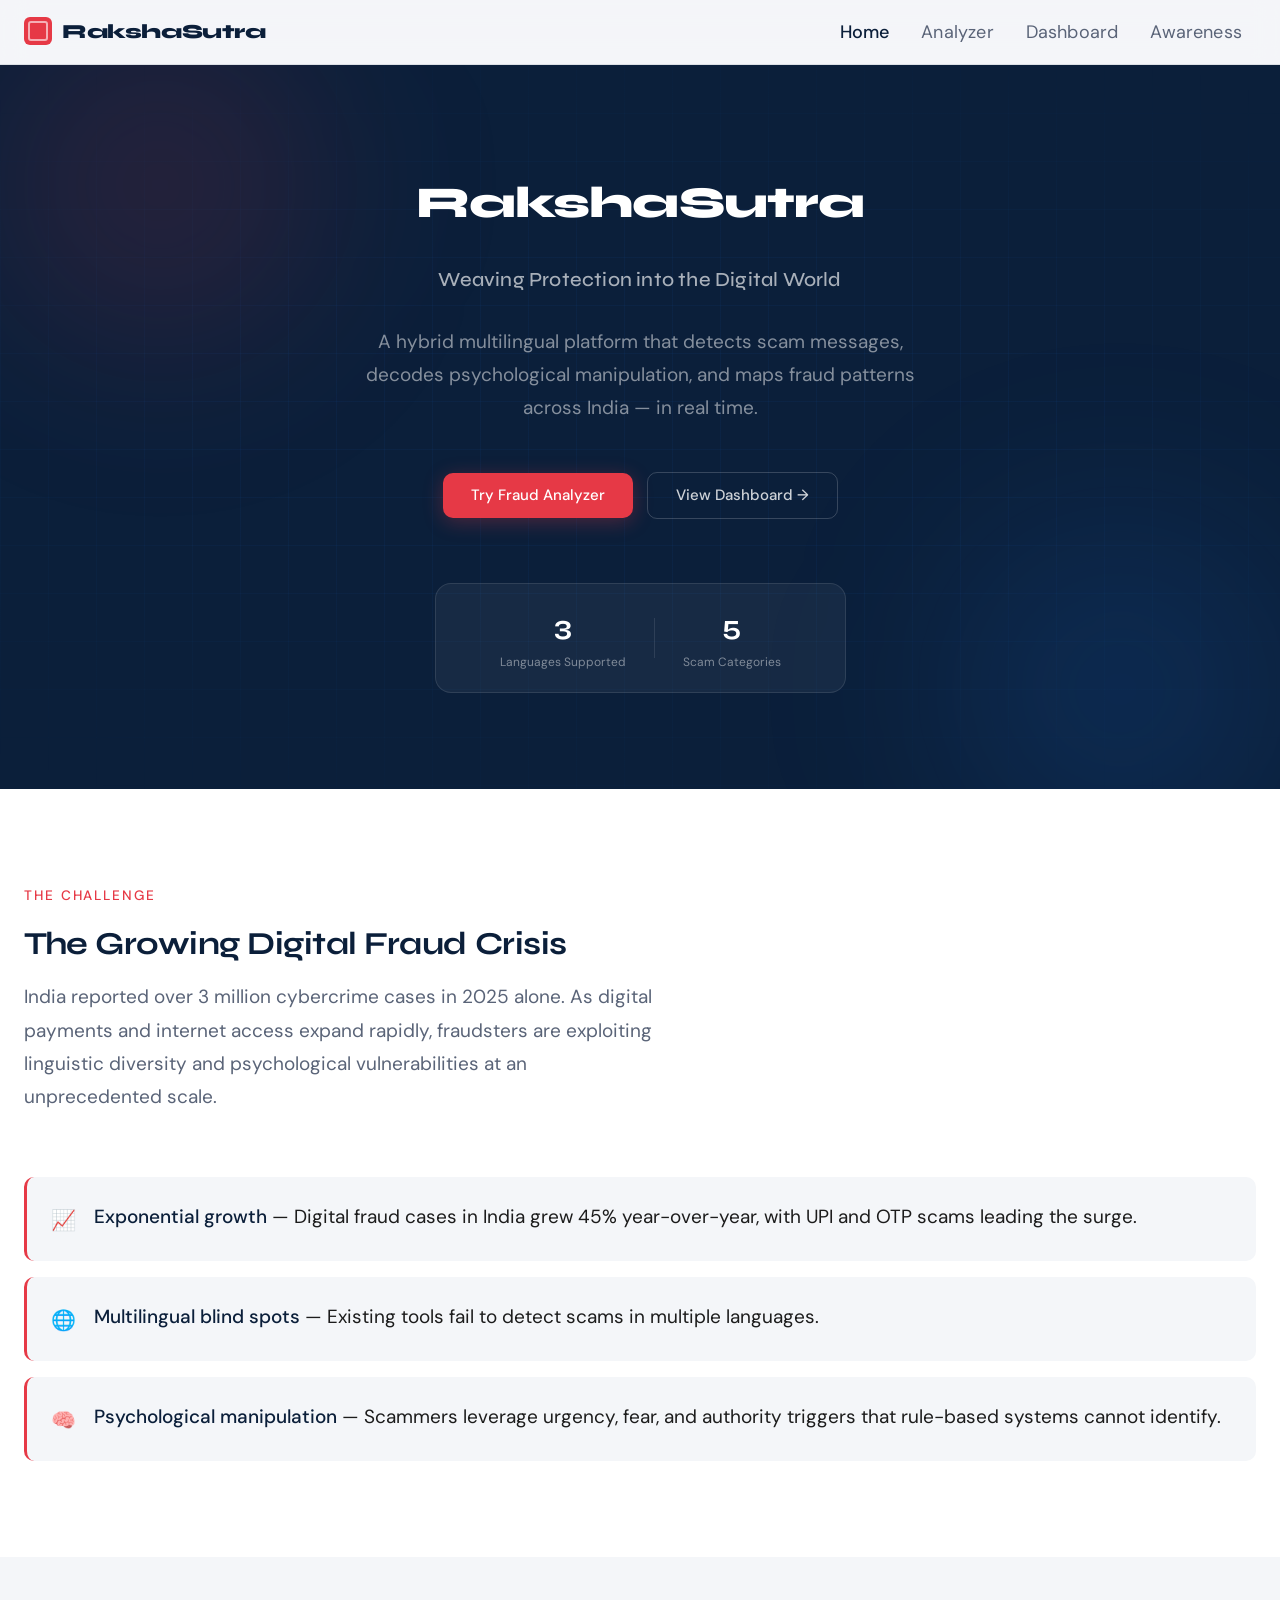
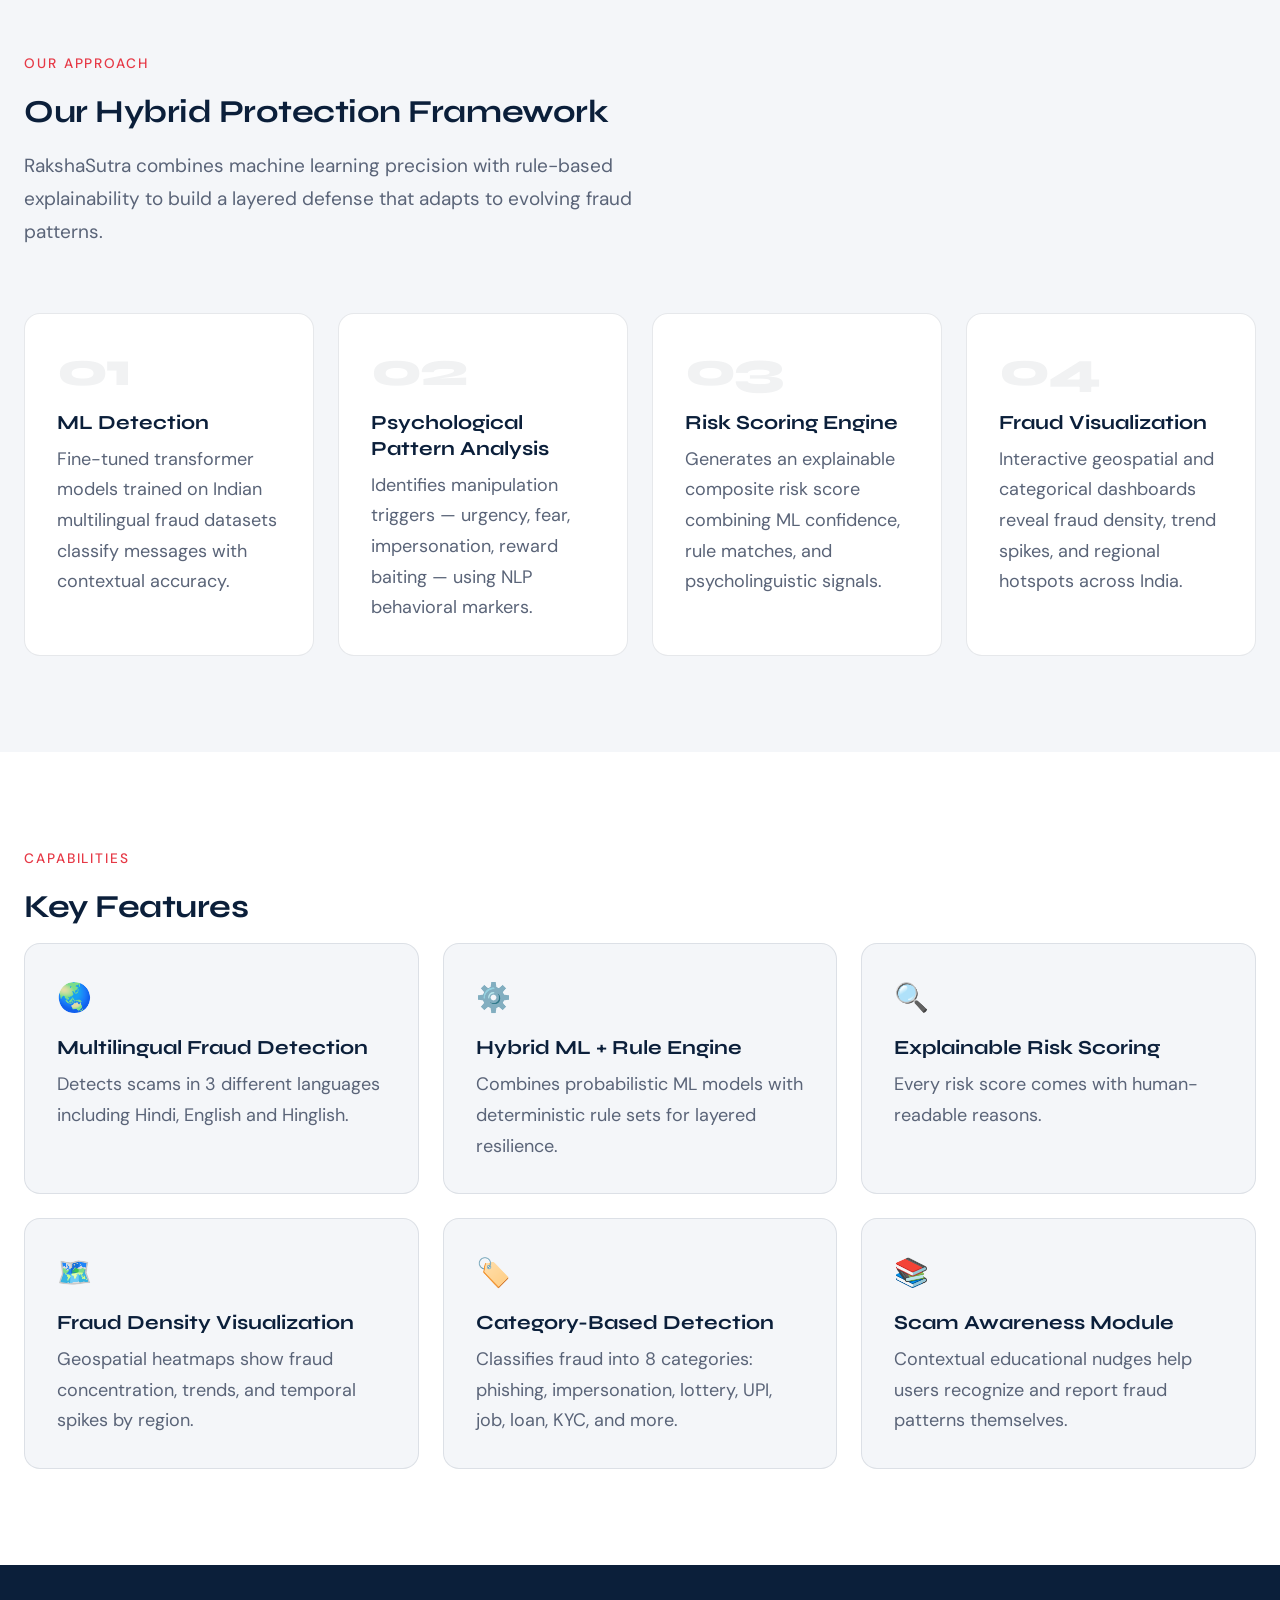
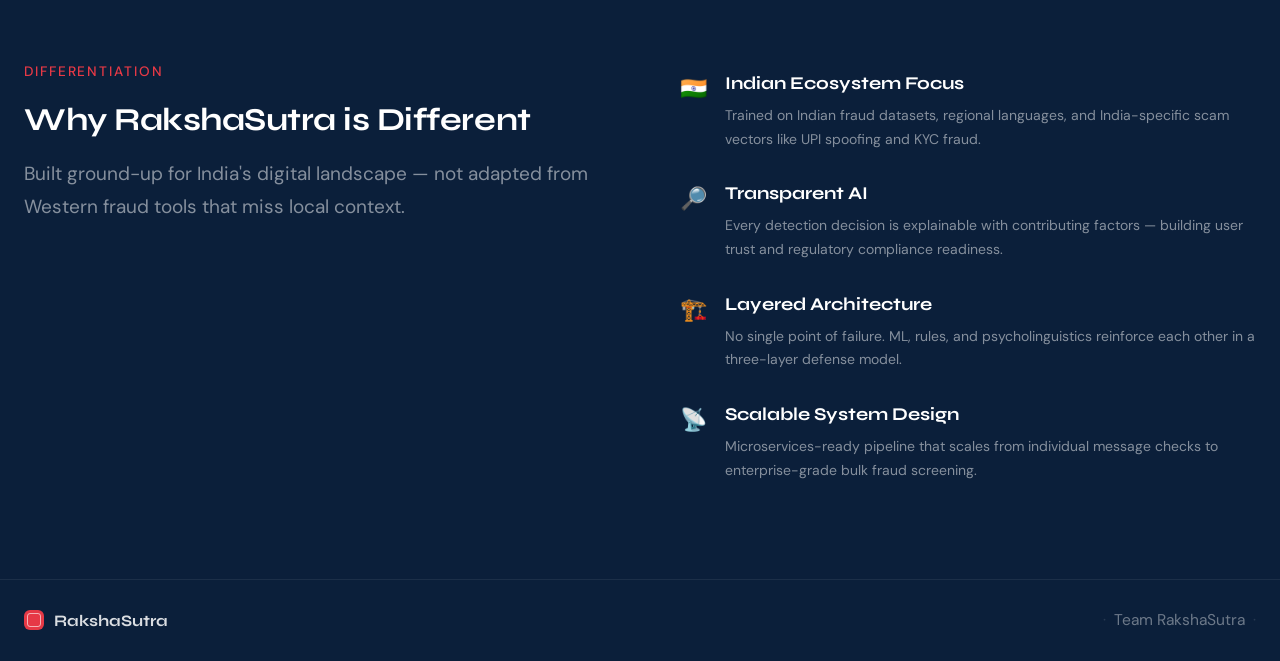
==== static/index.html @ 540f3054 "Initial commit" ====
<!DOCTYPE html>
<html lang="en">
<head>
  <meta charset="UTF-8" />
  <meta name="viewport" content="width=device-width, initial-scale=1.0" />
  <title>RakshaSutra — Hybrid Multilingual Fraud Intelligence Platform</title>
  <link rel="preconnect" href="https://fonts.googleapis.com" />
  <link rel="preconnect" href="https://fonts.gstatic.com" crossorigin />
  <link href="https://fonts.googleapis.com/css2?family=Syne:wght@400;600;700;800&family=DM+Sans:ital,wght@0,300;0,400;0,500;1,300&display=swap" rel="stylesheet" />
  <link rel="stylesheet" href="style.css" />
</head>
<body>

  <!-- ═══════════════════════════════ NAVBAR ═══════════════════════════════ -->
  <header class="navbar" id="navbar">
    <div class="navbar__inner">
      <a href="#" class="navbar__logo">
        <span class="logo__mark"></span>
        RakshaSutra
      </a>
      <nav class="navbar__nav">
        <a href="index.html" class="nav__link nav__link--active">Home</a>
        <a href="analyzer.html" class="nav__link">Analyzer</a>
        <a href="dashboard.html" class="nav__link">Dashboard</a>
        <a href="awareness.html" class="nav__link">Awareness</a>
      </nav>
    </div>
  </header>

  <main>

    <!-- ═══════════════════════════════ HERO ═══════════════════════════════ -->
    <section class="hero" id="hero">
      <div class="hero__bg-grid"></div>
      <div class="hero__gradient-orb hero__gradient-orb--left"></div>
      <div class="hero__gradient-orb hero__gradient-orb--right"></div>

      <div class="hero__content">
        <h1 class="hero__title">RakshaSutra</h1>
        <p class="hero__punchline">Weaving Protection into the Digital World</p>
        <p class="hero__description">
          A hybrid multilingual platform that detects scam messages, decodes psychological manipulation,
          and maps fraud patterns across India — in real time.
        </p>
        <div class="hero__cta-group">
          <a href="analyzer.html" class="btn btn--primary">Try Fraud Analyzer</a>
          <a href="#" class="btn btn--ghost">View Dashboard →</a>
        </div>
        <div class="hero__stats">
          <div class="stat">
            <span class="stat__value">3</span>
            <span class="stat__label">Languages Supported</span>
          </div>
          <div class="stat__divider"></div>
          <div class="stat">
            <span class="stat__value">5</span>
            <span class="stat__label">Scam Categories</span>
          </div>
        </div>
      </div>
    </section>

    <!-- ═══════════════════════════════ PROBLEM ══════════════════════════════ -->
    <section class="section problem" id="problem">
      <div class="container">
        <div class="section__label">The Challenge</div>
        <h2 class="section__title">The Growing Digital Fraud Crisis</h2>
        <p class="section__lead">
          India reported over 3 million cybercrime cases in 2025 alone. As digital payments
          and internet access expand rapidly, fraudsters are exploiting linguistic diversity
          and psychological vulnerabilities at an unprecedented scale.
        </p>
        <div class="problem__highlights">
          <div class="highlight__item">
            <span class="highlight__icon">📈</span>
            <div>
              <strong>Exponential growth</strong> — Digital fraud cases in India grew 45% year-over-year,
              with UPI and OTP scams leading the surge.
            </div>
          </div>
          <div class="highlight__item">
            <span class="highlight__icon">🌐</span>
            <div>
              <strong>Multilingual blind spots</strong> — Existing tools fail to detect scams in multiple languages.
            </div>
          </div>
          <div class="highlight__item">
            <span class="highlight__icon">🧠</span>
            <div>
              <strong>Psychological manipulation</strong> — Scammers leverage urgency, fear, and authority
              triggers that rule-based systems cannot identify.
            </div>
          </div>
        </div>
      </div>
    </section>

    <!-- ═══════════════════════════════ SOLUTION ═════════════════════════════ -->
    <section class="section solution" id="solution">
      <div class="container">
        <div class="section__label">Our Approach</div>
        <h2 class="section__title">Our Hybrid Protection Framework</h2>
        <p class="section__lead">
          RakshaSutra combines machine learning precision with rule-based explainability
          to build a layered defense that adapts to evolving fraud patterns.
        </p>
        <div class="solution__grid">
          <div class="solution__card">
            <div class="solution__card-num">01</div>
            <h3 class="solution__card-title">ML Detection</h3>
            <p class="solution__card-desc">
              Fine-tuned transformer models trained on Indian multilingual fraud datasets
              classify messages with contextual accuracy.
            </p>
          </div>
          <div class="solution__card">
            <div class="solution__card-num">02</div>
            <h3 class="solution__card-title">Psychological Pattern Analysis</h3>
            <p class="solution__card-desc">
              Identifies manipulation triggers — urgency, fear, impersonation, reward baiting —
              using NLP behavioral markers.
            </p>
          </div>
          <div class="solution__card">
            <div class="solution__card-num">03</div>
            <h3 class="solution__card-title">Risk Scoring Engine</h3>
            <p class="solution__card-desc">
              Generates an explainable composite risk score combining ML confidence,
              rule matches, and psycholinguistic signals.
            </p>
          </div>
          <div class="solution__card">
            <div class="solution__card-num">04</div>
            <h3 class="solution__card-title">Fraud Visualization</h3>
            <p class="solution__card-desc">
              Interactive geospatial and categorical dashboards reveal fraud density,
              trend spikes, and regional hotspots across India.
            </p>
          </div>
        </div>
      </div>
    </section>

    <!-- ═══════════════════════════════ FEATURES ══════════════════════════════ -->
    <section class="section features" id="features">
      <div class="container">
        <div class="section__label">Capabilities</div>
        <h2 class="section__title">Key Features</h2>
        <div class="features__grid">

          <div class="feature__card">
            <div class="feature__icon">🌏</div>
            <h3 class="feature__title">Multilingual Fraud Detection</h3>
            <p class="feature__desc">Detects scams in 3 different languages including Hindi, English and Hinglish.</p>
          </div>

          <div class="feature__card">
            <div class="feature__icon">⚙️</div>
            <h3 class="feature__title">Hybrid ML + Rule Engine</h3>
            <p class="feature__desc">Combines probabilistic ML models with deterministic rule sets for layered resilience.</p>
          </div>

          <div class="feature__card">
            <div class="feature__icon">🔍</div>
            <h3 class="feature__title">Explainable Risk Scoring</h3>
            <p class="feature__desc">Every risk score comes with human-readable reasons.</p>
          </div>

          <div class="feature__card">
            <div class="feature__icon">🗺️</div>
            <h3 class="feature__title">Fraud Density Visualization</h3>
            <p class="feature__desc">Geospatial heatmaps show fraud concentration, trends, and temporal spikes by region.</p>
          </div>

          <div class="feature__card">
            <div class="feature__icon">🏷️</div>
            <h3 class="feature__title">Category-Based Detection</h3>
            <p class="feature__desc">Classifies fraud into 8 categories: phishing, impersonation, lottery, UPI, job, loan, KYC, and more.</p>
          </div>

          <div class="feature__card">
            <div class="feature__icon">📚</div>
            <h3 class="feature__title">Scam Awareness Module</h3>
            <p class="feature__desc">Contextual educational nudges help users recognize and report fraud patterns themselves.</p>
          </div>

        </div>
      </div>
    </section>

    <!-- ═══════════════════════════════ HOW IT WORKS ══════════════════════════ -->


    <!-- ═══════════════════════════════ WHY DIFFERENT ══════════════════════════ -->
    <section class="section why" id="why">
      <div class="container">
        <div class="why__inner">
          <div class="why__left">
            <div class="section__label">Differentiation</div>
            <h2 class="section__title">Why RakshaSutra is Different</h2>
            <p class="section__lead">
              Built ground-up for India's digital landscape — not adapted from
              Western fraud tools that miss local context.
            </p>
          </div>
          <div class="why__right">
            <div class="why__point">
              <div class="why__point-icon">🇮🇳</div>
              <div>
                <h4>Indian Ecosystem Focus</h4>
                <p>Trained on Indian fraud datasets, regional languages, and India-specific scam vectors like UPI spoofing and KYC fraud.</p>
              </div>
            </div>
            <div class="why__point">
              <div class="why__point-icon">🔎</div>
              <div>
                <h4>Transparent AI</h4>
                <p>Every detection decision is explainable with contributing factors — building user trust and regulatory compliance readiness.</p>
              </div>
            </div>
            <div class="why__point">
              <div class="why__point-icon">🏗️</div>
              <div>
                <h4>Layered Architecture</h4>
                <p>No single point of failure. ML, rules, and psycholinguistics reinforce each other in a three-layer defense model.</p>
              </div>
            </div>
            <div class="why__point">
              <div class="why__point-icon">📡</div>
              <div>
                <h4>Scalable System Design</h4>
                <p>Microservices-ready pipeline that scales from individual message checks to enterprise-grade bulk fraud screening.</p>
              </div>
            </div>
          </div>
        </div>
      </div>
    </section>

  </main>

  <!-- ═══════════════════════════════ FOOTER ═══════════════════════════════ -->
  <footer class="footer">
    <div class="container">
      <div class="footer__inner">
        <div class="footer__brand">
          <span class="logo__mark logo__mark--sm"></span>
          <span class="footer__name">RakshaSutra</span>
        </div>
        <div class="footer__meta">
          <span class="footer__sep">·</span>
          <span>Team RakshaSutra</span>
          <span class="footer__sep">·</span>
        </div>
      </div>
    </div>
  </footer>

  <script>
    window.addEventListener('scroll', () => {
      document.getElementById('navbar').classList.toggle('scrolled', window.scrollY > 10);
    });
  </script>
</body>
</html>
---- static/style.css ----
/* ═══════════════════════════════════════════════════════════════
   RakshaSutra — Landing Page Stylesheet
   ═══════════════════════════════════════════════════════════════ */

/* ── Reset & Base ─────────────────────────────────────────────── */
*, *::before, *::after {
  box-sizing: border-box;
  margin: 0;
  padding: 0;
}

:root {
  --navy:        #0B1F3A;
  --navy-light:  #112847;
  --crimson:     #E63946;
  --crimson-dim: rgba(230, 57, 70, 0.12);
  --electric:    #1D84FF;
  --electric-dim:rgba(29, 132, 255, 0.1);
  --bg:          #F4F6F9;
  --bg-white:    #FFFFFF;
  --charcoal:    #1C1C1C;
  --muted:       #5A6478;
  --border:      rgba(11, 31, 58, 0.1);

  --font-display: 'Syne', sans-serif;
  --font-body:    'DM Sans', sans-serif;

  --radius-sm:  6px;
  --radius-md:  10px;
  --radius-lg:  16px;

  --shadow-card: 0 2px 16px rgba(11, 31, 58, 0.08), 0 1px 4px rgba(11, 31, 58, 0.05);
  --shadow-card-hover: 0 8px 32px rgba(11, 31, 58, 0.14), 0 2px 8px rgba(11, 31, 58, 0.07);
  --shadow-nav: 0 1px 24px rgba(11, 31, 58, 0.1);

  --transition: 0.22s cubic-bezier(0.4, 0, 0.2, 1);

  /* Spacing scale (8px system) */
  --space-1: 8px;
  --space-2: 16px;
  --space-3: 24px;
  --space-4: 32px;
  --space-5: 48px;
  --space-6: 64px;

  /* Typographic rhythm */
  --lh-heading: 1.3;
  --lh-body: 1.6;

  /* Type scale (SaaS-style, responsive) */
  --fs-body: 1rem;
  --fs-body-sm: 0.95rem;
  --fs-small: 0.84rem;
  --fs-h1: clamp(36px, 4.2vw, 44px);
  --fs-h2: clamp(28px, 3.2vw, 32px);
  --fs-h3: clamp(20px, 2.4vw, 24px);
  --fs-label: 0.72rem;
}

html {
  font-size: 19px;
  scroll-behavior: smooth;
}

body {
  font-family: var(--font-body);
  background-color: var(--bg);
  color: var(--charcoal);
  line-height: var(--lh-body);
  font-size: var(--fs-body);
  -webkit-font-smoothing: antialiased;
  text-rendering: optimizeLegibility;
}

a {
  text-decoration: none;
  color: inherit;
}

p {
  font-size: 1rem;
  line-height: var(--lh-body);
}

/* Improve focus visibility without changing palette */
:where(a, button, input, textarea, select):focus-visible {
  outline: 3px solid var(--electric-dim);
  outline-offset: 2px;
}

/* ── Utility ──────────────────────────────────────────────────── */
.container {
  max-width: 1280px;
  margin: 0 auto;
  padding: 0 24px;
}

.section {
  padding: 96px 0; /* 12 * 8px */
}

.section__label {
  font-family: var(--font-body);
  font-size: var(--fs-label);
  font-weight: 500;
  letter-spacing: 0.14em;
  text-transform: uppercase;
  color: var(--crimson);
  margin-bottom: var(--space-2);
}

.section__title {
  font-family: var(--font-display);
  font-size: var(--fs-h2);
  font-weight: 700;
  color: var(--navy);
  line-height: var(--lh-heading);
  letter-spacing: -0.015em;
  margin-bottom: var(--space-2);
}

.section__lead {
  font-size: 1rem;
  font-weight: 400;
  color: var(--muted);
  max-width: 640px;
  line-height: 1.75;
  margin-bottom: var(--space-6);
}

/* ── Buttons ──────────────────────────────────────────────────── */
.btn {
  display: inline-flex;
  align-items: center;
  gap: 8px;
  padding: 14px 28px;
  border-radius: var(--radius-md);
  font-family: var(--font-body);
  font-size: 15px;
  font-weight: 500;
  cursor: pointer;
  transition: all var(--transition);
  white-space: nowrap;
  line-height: 1.1;
}

.btn--primary {
  background: var(--crimson);
  color: #fff;
  box-shadow: 0 4px 20px rgba(230, 57, 70, 0.3);
}

.btn--primary:hover {
  background: #cc2f3c;
  transform: translateY(-1px);
  box-shadow: 0 6px 28px rgba(230, 57, 70, 0.38);
}

.btn--ghost {
  background: transparent;
  color: var(--navy);
  border: 1.5px solid var(--border);
}

.btn--ghost:hover {
  background: var(--navy);
  color: #fff;
  border-color: var(--navy);
  transform: translateY(-1px);
}


/* ═══════════════════════════════════════════════════════════════
   NAVBAR
   ═══════════════════════════════════════════════════════════════ */
.navbar {
  position: sticky;
  top: 0;
  z-index: 9999;
  background: rgba(244, 246, 249, 0.9);
  backdrop-filter: blur(12px);
  -webkit-backdrop-filter: blur(12px);
  border-bottom: 1px solid var(--border);
  transition: box-shadow var(--transition);
}

.navbar.scrolled {
  box-shadow: var(--shadow-nav);
}

.navbar__inner {
  max-width: 1280px;
  margin: 0 auto;
  padding: 0 24px;
  height: 64px;
  display: flex;
  align-items: center;
  justify-content: space-between;
  position: relative;
  z-index: 1;
}

.navbar__logo {
  font-family: var(--font-display);
  font-size: 20px;
  font-weight: 800;
  color: var(--navy);
  display: flex;
  align-items: center;
  gap: 10px;
  letter-spacing: -0.02em;
  line-height: 1.25;
  padding-bottom: 0.08em;
}

.logo__mark {
  display: inline-block;
  width: 28px;
  height: 28px;
  background: var(--crimson);
  border-radius: 6px;
  position: relative;
}

.logo__mark::after {
  content: '';
  position: absolute;
  inset: 4px;
  border: 2px solid rgba(255,255,255,0.6);
  border-radius: 3px;
}

.logo__mark--sm {
  width: 20px;
  height: 20px;
}

.logo__mark--sm::after {
  inset: 3px;
  border-width: 1.5px;
}

.navbar__nav {
  display: flex;
  align-items: center;
  gap: 4px;
  position: relative;
  z-index: 1;
}

.nav__link {
  display: inline-flex;
  align-items: center;
  height: 36px;
  font-size: 0.95rem;
  font-weight: 400;
  color: var(--muted);
  padding: 0 14px;
  border-radius: var(--radius-sm);
  transition: color var(--transition), background var(--transition);
  letter-spacing: 0.01em;
}

.nav__link:hover {
  color: var(--navy);
  background: rgba(11, 31, 58, 0.05);
}

.nav__link--active {
  color: var(--navy);
  font-weight: 500;
}


/* ═══════════════════════════════════════════════════════════════
   HERO
   ═══════════════════════════════════════════════════════════════ */
.hero {
  position: relative;
  background: var(--navy);
  overflow-x: hidden;
  overflow-y: visible;
  padding: 108px 32px 96px;
  text-align: center;
}

.hero__bg-grid {
  position: absolute;
  inset: 0;
  background-image:
    linear-gradient(rgba(29,132,255,0.05) 1px, transparent 1px),
    linear-gradient(90deg, rgba(29,132,255,0.05) 1px, transparent 1px);
  background-size: 48px 48px;
  mask-image: radial-gradient(ellipse 80% 60% at 50% 50%, black 40%, transparent 100%);
  -webkit-mask-image: radial-gradient(ellipse 80% 60% at 50% 50%, black 40%, transparent 100%);
  pointer-events: none;
}

.hero__gradient-orb {
  position: absolute;
  border-radius: 50%;
  filter: blur(80px);
  pointer-events: none;
}

.hero__gradient-orb--left {
  width: 480px;
  height: 480px;
  background: radial-gradient(circle, rgba(230,57,70,0.18) 0%, transparent 70%);
  top: -120px;
  left: -80px;
}

.hero__gradient-orb--right {
  width: 520px;
  height: 520px;
  background: radial-gradient(circle, rgba(29,132,255,0.16) 0%, transparent 70%);
  bottom: -160px;
  right: -100px;
}

.hero__content {
  position: relative;
  z-index: 1;
  max-width: 780px;
  margin: 0 auto;
}

.hero__badge {
  display: inline-flex;
  align-items: center;
  gap: 8px;
  font-size: 12px;
  font-weight: 500;
  letter-spacing: 0.08em;
  text-transform: uppercase;
  color: rgba(255,255,255,0.55);
  background: rgba(255,255,255,0.06);
  border: 1px solid rgba(255,255,255,0.1);
  padding: 6px 14px;
  border-radius: 100px;
  margin-bottom: 36px;
}

.badge__dot {
  width: 6px;
  height: 6px;
  background: var(--crimson);
  border-radius: 50%;
  animation: pulse 2s ease-in-out infinite;
}

@keyframes pulse {
  0%, 100% { opacity: 1; transform: scale(1); }
  50% { opacity: 0.5; transform: scale(0.8); }
}

.hero__title {
  font-family: var(--font-display);
  font-size: var(--fs-h1);
  font-weight: 800;
  color: #fff;
  letter-spacing: -0.02em;
  line-height: 1.35;
  margin-bottom: var(--space-3);
  padding-bottom: 0.12em;
}

.hero__punchline {
  font-family: var(--font-display);
  font-size: clamp(16px, 2.2vw, 20px);
  font-weight: 500;
  color: rgba(255,255,255,0.65);
  letter-spacing: 0.01em;
  line-height: 1.8;
  display: block;
  margin-bottom: var(--space-2);
  padding-bottom: 0.55em;
  overflow: visible;
}

.hero__description {
  font-size: 1rem;
  font-weight: 400;
  color: rgba(255,255,255,0.5);
  line-height: 1.75;
  max-width: 560px;
  margin: 0 auto var(--space-5);
}

.hero__cta-group {
  display: flex;
  align-items: center;
  justify-content: center;
  gap: 14px;
  flex-wrap: wrap;
  margin-bottom: var(--space-6);
}

.hero .btn--ghost {
  color: rgba(255,255,255,0.8);
  border-color: rgba(255,255,255,0.18);
}

.hero .btn--ghost:hover {
  background: rgba(255,255,255,0.08);
  color: #fff;
  border-color: rgba(255,255,255,0.3);
  transform: translateY(-1px);
}

.hero__stats {
  display: inline-flex;
  align-items: center;
  gap: 0;
  background: rgba(255,255,255,0.05);
  border: 1px solid rgba(255,255,255,0.1);
  border-radius: var(--radius-lg);
  padding: 20px 36px;
}

.stat {
  display: flex;
  flex-direction: column;
  align-items: center;
  padding: 0 28px;
}

.stat__value {
  font-family: var(--font-display);
  font-size: 28px;
  font-weight: 700;
  color: #fff;
  letter-spacing: -0.02em;
}

.stat__label {
  font-size: 12px;
  font-weight: 400;
  color: rgba(255,255,255,0.45);
  margin-top: 4px;
}

.stat__divider {
  width: 1px;
  height: 40px;
  background: rgba(255,255,255,0.1);
}


/* ═══════════════════════════════════════════════════════════════
   PROBLEM
   ═══════════════════════════════════════════════════════════════ */
.problem {
  background: var(--bg-white);
}

.problem__highlights {
  display: flex;
  flex-direction: column;
  gap: var(--space-2);
}

.highlight__item {
  display: flex;
  align-items: flex-start;
  gap: 18px;
  padding: var(--space-3) var(--space-3);
  background: var(--bg);
  border-radius: var(--radius-md);
  border-left: 3px solid var(--crimson);
  font-size: 1rem;
  color: var(--charcoal);
  line-height: 1.7;
  transition: box-shadow var(--transition), transform var(--transition);
}

.highlight__item:hover {
  box-shadow: var(--shadow-card);
  transform: translateX(4px);
}

.highlight__icon {
  font-size: 20px;
  flex-shrink: 0;
  margin-top: 2px;
}

.highlight__item strong {
  color: var(--navy);
  font-weight: 500;
}


/* ═══════════════════════════════════════════════════════════════
   SOLUTION
   ═══════════════════════════════════════════════════════════════ */
.solution {
  background: var(--bg);
}

.solution__grid {
  display: grid;
  grid-template-columns: repeat(auto-fit, minmax(240px, 1fr));
  gap: var(--space-3);
}

.solution__card {
  background: var(--bg-white);
  border: 1px solid var(--border);
  border-radius: var(--radius-lg);
  padding: var(--space-4) var(--space-4);
  position: relative;
  overflow: hidden;
  transition: box-shadow var(--transition), transform var(--transition);
}

.solution__card::before {
  content: '';
  position: absolute;
  top: 0;
  left: 0;
  right: 0;
  height: 3px;
  background: linear-gradient(90deg, var(--crimson), var(--electric));
  opacity: 0;
  transition: opacity var(--transition);
}

.solution__card:hover {
  box-shadow: var(--shadow-card-hover);
  transform: translateY(-3px);
}

.solution__card:hover::before {
  opacity: 1;
}

.solution__card-num {
  font-family: var(--font-display);
  font-size: 48px;
  font-weight: 800;
  color: rgba(11, 31, 58, 0.06);
  line-height: 1;
  margin-bottom: 16px;
  letter-spacing: -0.04em;
}

.solution__card-title {
  font-family: var(--font-display);
  font-size: 20px;
  font-weight: 700;
  color: var(--navy);
  margin-bottom: var(--space-1);
  line-height: var(--lh-heading);
}

.solution__card-desc {
  font-size: var(--fs-body-sm);
  font-weight: 400;
  color: var(--muted);
  line-height: 1.7;
}


/* ═══════════════════════════════════════════════════════════════
   FEATURES
   ═══════════════════════════════════════════════════════════════ */
.features {
  background: var(--bg-white);
}

.features__grid {
  display: grid;
  grid-template-columns: repeat(3, 1fr);
  gap: var(--space-3);
}

.feature__card {
  background: var(--bg);
  border: 1px solid var(--border);
  border-radius: var(--radius-lg);
  padding: var(--space-4) var(--space-4);
  transition: box-shadow var(--transition), transform var(--transition), background var(--transition);
}

.feature__card:hover {
  background: var(--bg-white);
  box-shadow: var(--shadow-card-hover);
  transform: translateY(-3px);
}

.feature__icon {
  font-size: 28px;
  margin-bottom: 14px;
  display: block;
}

.feature__title {
  font-family: var(--font-display);
  font-size: 20px;
  font-weight: 700;
  color: var(--navy);
  margin-bottom: var(--space-1);
  line-height: var(--lh-heading);
}

.feature__desc {
  font-size: var(--fs-body-sm);
  font-weight: 400;
  color: var(--muted);
  line-height: 1.7;
}


/* ═══════════════════════════════════════════════════════════════
   HOW IT WORKS
   ═══════════════════════════════════════════════════════════════ */
.how-it-works {
  background: var(--bg);
}

.how-it-works .section__lead {
  margin-bottom: 52px;
}

.pipeline {
  display: flex;
  align-items: flex-start;
  gap: 0;
  overflow-x: auto;
  padding-bottom: 8px;
}

.pipeline__step {
  flex: 1;
  min-width: 160px;
  text-align: center;
  padding: 34px 20px 28px;
  background: var(--bg-white);
  border: 1px solid var(--border);
  border-radius: var(--radius-lg);
  position: relative;
  transition: box-shadow var(--transition), transform var(--transition);
}

.pipeline__step:hover {
  box-shadow: var(--shadow-card-hover);
  transform: translateY(-4px);
}

.pipeline__step-num {
  position: absolute;
  top: 12px;
  left: 50%;
  transform: translateX(-50%);
  width: 24px;
  height: 24px;
  background: var(--navy);
  color: #fff;
  border-radius: 50%;
  font-size: 11px;
  font-weight: 700;
  display: flex;
  align-items: center;
  justify-content: center;
  font-family: var(--font-display);
}

.pipeline__step-icon {
  font-size: 26px;
  margin-bottom: 10px;
  margin-top: 8px;
  display: block;
}

.pipeline__step-title {
  font-family: var(--font-display);
  font-size: 0.95rem;
  font-weight: 700;
  color: var(--navy);
  margin-bottom: 8px;
}

.pipeline__step-desc {
  font-size: 0.9rem;
  font-weight: 400;
  color: var(--muted);
  line-height: 1.6;
}

.pipeline__connector {
  flex-shrink: 0;
  display: flex;
  flex-direction: column;
  align-items: center;
  justify-content: center;
  padding: 0 4px;
  margin-top: 56px;
  gap: 2px;
}

.connector__line {
  width: 24px;
  height: 2px;
  background: linear-gradient(90deg, var(--border) 0%, var(--electric) 100%);
  border-radius: 2px;
}

.connector__arrow {
  font-size: 13px;
  color: var(--electric);
  line-height: 1;
}


/* ═══════════════════════════════════════════════════════════════
   WHY DIFFERENT
   ═══════════════════════════════════════════════════════════════ */
.why {
  background: var(--navy);
}

.why .section__label {
  color: var(--crimson);
}

.why .section__title {
  color: #fff;
}

.why .section__lead {
  color: rgba(255,255,255,0.5);
}

.why__inner {
  display: grid;
  grid-template-columns: 1fr 1fr;
  gap: 80px;
  align-items: start;
}

.why__right {
  display: flex;
  flex-direction: column;
  gap: 28px;
  padding-top: 8px;
}

.why__point {
  display: flex;
  align-items: flex-start;
  gap: 18px;
}

.why__point-icon {
  font-size: 22px;
  flex-shrink: 0;
  margin-top: 2px;
}

.why__point h4 {
  font-family: var(--font-display);
  font-size: 18px;
  font-weight: 700;
  color: #fff;
  margin-bottom: 6px;
}

.why__point p {
  font-size: 14px;
  font-weight: 400;
  color: rgba(255,255,255,0.5);
  line-height: 1.7;
}


/* ═══════════════════════════════════════════════════════════════
   FOOTER
   ═══════════════════════════════════════════════════════════════ */
.footer {
  background: var(--navy);
  border-top: 1px solid rgba(255,255,255,0.07);
  padding: 28px 0;
}

.footer__inner {
  display: flex;
  align-items: center;
  justify-content: space-between;
  flex-wrap: wrap;
  gap: 16px;
}

.footer__brand {
  display: flex;
  align-items: center;
  gap: 10px;
  font-family: var(--font-display);
  font-size: 16px;
  font-weight: 700;
  color: rgba(255,255,255,0.85);
}

.footer__meta {
  display: flex;
  align-items: center;
  gap: 8px;
  font-size: 0.82rem;
  font-weight: 400;
  color: rgba(255,255,255,0.4);
}

.footer__sep {
  opacity: 0.3;
}


/* ═══════════════════════════════════════════════════════════════
   RESPONSIVE
   ═══════════════════════════════════════════════════════════════ */
@media (max-width: 900px) {
  .features__grid {
    grid-template-columns: repeat(2, 1fr);
  }

  .why__inner {
    grid-template-columns: 1fr;
    gap: 40px;
  }

  .pipeline {
    flex-direction: column;
    align-items: stretch;
  }

  .pipeline__connector {
    flex-direction: row;
    justify-content: center;
    margin-top: 0;
    margin-left: 0;
    padding: 8px 0;
  }

  .connector__line {
    width: 2px;
    height: 20px;
    background: linear-gradient(180deg, var(--border) 0%, var(--electric) 100%);
  }

  .connector__arrow {
    transform: rotate(90deg);
  }

  .solution__grid {
    grid-template-columns: repeat(2, 1fr);
  }
}

@media (max-width: 640px) {
  .container {
    padding: 0 20px;
  }

  .section {
    padding: 64px 0;
  }

  .navbar__inner {
    padding: 0 20px;
  }

  .navbar__nav {
    display: none;
  }

  .hero {
    padding: 80px 20px 64px;
  }

  .hero__stats {
    flex-direction: column;
    gap: 20px;
    padding: 24px 28px;
  }

  .stat__divider {
    width: 40px;
    height: 1px;
  }

  .stat {
    padding: 0 16px;
  }

  .features__grid {
    grid-template-columns: 1fr;
  }

  .solution__grid {
    grid-template-columns: 1fr;
  }

  .why__inner {
    gap: 32px;
  }

  .footer__inner {
    flex-direction: column;
    align-items: center;
    text-align: center;
  }

  .footer__meta {
    flex-wrap: wrap;
    justify-content: center;
  }
}

/* ── Scrollbar ──────────────────────────────────────────────── */
::-webkit-scrollbar {
  width: 6px;
  height: 6px;
}
::-webkit-scrollbar-track {
  background: var(--bg);
}
::-webkit-scrollbar-thumb {
  background: rgba(11, 31, 58, 0.2);
  border-radius: 3px;
}
::-webkit-scrollbar-thumb:hover {
  background: rgba(11, 31, 58, 0.35);
}


/* ═══════════════════════════════════════════════════════════════
   ANALYZER PAGE — EXTENSION STYLES
   Uses existing CSS variables and design tokens from style.css
   ═══════════════════════════════════════════════════════════════ */

/* ── Navbar scrolled state (JS) ─────────────────────────────── */
.navbar.scrolled { box-shadow: var(--shadow-nav); }

/* ── Analyzer Hero ──────────────────────────────────────────── */
.analyzer-hero {
  background: var(--navy);
  padding: 72px 32px 60px;
  text-align: center;
  position: relative;
  overflow-x: hidden;
  overflow-y: visible;
}

.analyzer-hero__bg-grid {
  position: absolute;
  inset: 0;
  background-image:
    linear-gradient(rgba(29,132,255,0.05) 1px, transparent 1px),
    linear-gradient(90deg, rgba(29,132,255,0.05) 1px, transparent 1px);
  background-size: 48px 48px;
  mask-image: radial-gradient(ellipse 80% 60% at 50% 50%, black 40%, transparent 100%);
  -webkit-mask-image: radial-gradient(ellipse 80% 60% at 50% 50%, black 40%, transparent 100%);
  pointer-events: none;
}

.analyzer-hero__orb {
  position: absolute;
  border-radius: 50%;
  filter: blur(80px);
  pointer-events: none;
}

.analyzer-hero__orb--left {
  width: 400px; height: 400px;
  background: radial-gradient(circle, rgba(230,57,70,0.14) 0%, transparent 70%);
  top: -100px; left: -60px;
}

.analyzer-hero__orb--right {
  width: 440px; height: 440px;
  background: radial-gradient(circle, rgba(29,132,255,0.12) 0%, transparent 70%);
  bottom: -140px; right: -80px;
}

.analyzer-hero__content { position: relative; z-index: 1; max-width: 680px; margin: 0 auto; }

.analyzer-hero__badge {
  display: inline-flex;
  align-items: center;
  gap: 8px;
  font-size: 11px;
  font-weight: 500;
  letter-spacing: 0.1em;
  text-transform: uppercase;
  color: rgba(255,255,255,0.5);
  background: rgba(255,255,255,0.06);
  border: 1px solid rgba(255,255,255,0.1);
  padding: 6px 14px;
  border-radius: 100px;
  margin-bottom: 28px;
}

.analyzer-hero__title {
  font-family: var(--font-display);
  font-size: var(--fs-h1);
  font-weight: 800;
  color: #fff;
  letter-spacing: -0.02em;
  line-height: 1.35;
  margin-bottom: 16px;
  padding-bottom: 0.12em;
}

.analyzer-hero__title span {
  color: var(--crimson);
}

.analyzer-hero__sub {
  font-size: 1rem;
  font-weight: 400;
  color: rgba(255,255,255,0.5);
  line-height: 1.8;
  max-width: 520px;
  margin: 0 auto;
  padding-bottom: 0.25em;
}

/* ── Analyzer Body ──────────────────────────────────────────── */
.analyzer-body {
  background: var(--bg);
  padding: 56px 0 96px;
}

.analyzer-grid {
  display: grid;
  grid-template-columns: 1fr 1.15fr;
  gap: var(--space-4);
  align-items: start;
}

/* ── Section label reuse ─────────────────────────────────────── */
.analyzer-section-label {
  font-family: var(--font-body);
  font-size: var(--fs-label);
  font-weight: 500;
  letter-spacing: 0.14em;
  text-transform: uppercase;
  color: var(--crimson);
  margin-bottom: 6px;
}

/* ── Analyzer Cards (extends .solution__card style) ─────────── */

.az-wide-section {
    width: 100% ;
    margin: 40px auto;
}
.az-card {

  background: var(--bg-white);
  border: 1px solid var(--border);
  border-radius: var(--radius-lg);
  overflow-x: hidden;
  overflow-y: visible;
  box-shadow: var(--shadow-card);
  transition: box-shadow var(--transition);
}

.az-card:hover { box-shadow: var(--shadow-card-hover); }

.az-card__header {
  padding: var(--space-3) var(--space-4);
  border-bottom: 1px solid var(--border);
  display: flex;
  align-items: center;
  gap: 10px;
}

.az-card__header-icon {
  width: 30px; height: 30px;
  background: var(--crimson-dim);
  border-radius: var(--radius-sm);
  display: flex; align-items: center; justify-content: center;
  font-size: 13px;
  flex-shrink: 0;
}

.az-card__header-icon--blue {
  background: var(--electric-dim);
}

.az-card__title {
  font-family: var(--font-display);
  font-size: 1.05rem;
  font-weight: 700;
  color: var(--navy);
  letter-spacing: 0.02em;
  line-height: var(--lh-heading);
}

.az-card__subtitle {
  font-size: 0.9rem;
  color: var(--muted);
  margin-left: auto;
}

.az-card__body { padding: var(--space-4); }

/* ── Input elements ──────────────────────────────────────────── */
.az-input-label {
  display: block;
  font-size: var(--fs-label);
  font-weight: 500;
  color: var(--muted);
  letter-spacing: 0.06em;
  text-transform: uppercase;
  margin-bottom: var(--space-2);
}

.az-textarea {
  width: 100%;
  min-height: 156px;
  background: var(--bg);
  border: 1.5px solid var(--border);
  border-radius: var(--radius-md);
  color: var(--charcoal);
  font-family: var(--font-body);
  font-size: var(--fs-body-sm);
  font-weight: 400;
  line-height: 1.7;
  padding: var(--space-2) var(--space-2);
  resize: vertical;
  outline: none;
  transition: border-color var(--transition), box-shadow var(--transition);
}

.az-textarea::placeholder { color: rgba(90, 100, 120, 0.45); }

.az-textarea:focus {
  border-color: var(--electric);
  box-shadow: 0 0 0 3px var(--electric-dim);
  background: var(--bg-white);
}

.az-input-meta {
  display: flex;
  align-items: center;
  justify-content: space-between;
  margin-top: var(--space-2);
  margin-bottom: var(--space-3);
}

.az-lang-chips { display: flex; gap: 6px; }

.az-lang-chip {
  font-size: 0.85rem;
  padding: 3px 10px;
  border-radius: 100px;
  background: var(--electric-dim);
  border: 1px solid rgba(29,132,255,0.2);
  color: var(--electric);
  font-family: var(--font-body);
  font-weight: 500;
  letter-spacing: 0.04em;
}

.az-char-count { font-size: 0.9rem; color: var(--muted); }

/* ── Analyze Button (extends .btn--primary) ─────────────────── */
.btn--analyze {
  width: 100%;
  padding: 15px 24px;
  background: linear-gradient(135deg, #c8222f 0%, var(--crimson) 60%, #e8502a 100%);
  border: none;
  border-radius: var(--radius-md);
  color: #fff;
  font-family: var(--font-body);
  font-size: 15px;
  font-weight: 500;
  cursor: pointer;
  letter-spacing: 0.02em;
  box-shadow: 0 4px 20px rgba(230,57,70,0.28);
  transition: transform var(--transition), box-shadow var(--transition);
  display: flex;
  align-items: center;
  justify-content: center;
  gap: 8px;
  line-height: 1.1;
}

.btn--analyze:hover {
  transform: translateY(-2px);
  box-shadow: 0 8px 32px rgba(230,57,70,0.4);
}

.btn--analyze:active { transform: translateY(0); }

.btn--analyze:disabled {
  opacity: 0.5;
  cursor: not-allowed;
  transform: none;
}

/* ── Sample Messages ─────────────────────────────────────────── */
.az-sample-title {
  font-size: 11px;
  color: var(--muted);
  text-transform: uppercase;
  letter-spacing: 0.1em;
  margin-bottom: 10px;
}

.az-sample-list { display: flex; flex-direction: column; gap: 8px; }

.az-sample-item {
  padding: 11px 14px;
  background: var(--bg);
  border: 1px solid var(--border);
  border-radius: var(--radius-md);
  cursor: pointer;
  transition: background var(--transition), border-color var(--transition), transform var(--transition);
  font-size: 0.95rem;
  color: var(--charcoal);
  line-height: 1.6;
  display: flex;
  align-items: flex-start;
  gap: 10px;
}

.az-sample-item:hover {
  background: var(--bg-white);
  border-color: var(--electric);
  transform: translateX(3px);
  box-shadow: var(--shadow-card);
}

.az-risk-tag {
  font-size: 0.75rem;
  padding: 2px 8px;
  border-radius: 100px;
  font-weight: 600;
  flex-shrink: 0;
  margin-top: 2px;
  letter-spacing: 0.04em;
}

.az-risk-tag--high     { background: var(--crimson-dim); color: var(--crimson); }
.az-risk-tag--medium   { background: rgba(245,158,11,0.1); color: #B45309; }
.az-risk-tag--low      { background: rgba(16,185,129,0.1); color: #059669; }

/* ── Loading State ───────────────────────────────────────────── */
.az-loading {
  display: none;
  padding: 52px 24px;
  text-align: center;
  background: var(--bg-white);
  border: 1px solid var(--border);
  border-radius: var(--radius-lg);
  box-shadow: var(--shadow-card);
}

.az-loading.active { display: block; }

.az-scan {
  width: 72px; height: 72px;
  margin: 0 auto 22px;
  position: relative;
}

.az-scan-ring {
  position: absolute;
  inset: 0;
  border-radius: 50%;
  border: 2px solid transparent;
}

.az-scan-ring--1 {
  border-top-color: var(--crimson);
  animation: az-spin 1s linear infinite;
}

.az-scan-ring--2 {
  inset: 8px;
  border-top-color: var(--electric);
  animation: az-spin 1.6s linear infinite reverse;
}

.az-scan-ring--3 {
  inset: 16px;
  border-top-color: rgba(230,57,70,0.3);
  animation: az-spin 2.2s linear infinite;
}

.az-scan-core {
  position: absolute;
  inset: 22px;
  background: var(--crimson-dim);
  border-radius: 50%;
  animation: az-pulse 1s ease-in-out infinite;
}

@keyframes az-spin  { from { transform: rotate(0deg); } to { transform: rotate(360deg); } }
@keyframes az-pulse { 0%,100% { opacity:0.4; transform:scale(0.9); } 50% { opacity:1; transform:scale(1.1); } }

.az-loading-text {
  font-family: var(--font-display);
  font-size: 13px;
  font-weight: 600;
  color: var(--navy);
  letter-spacing: 0.05em;
  margin-bottom: 18px;
}

.az-loading-steps { display: flex; flex-direction: column; gap: 6px; }

.az-loading-step {
  font-size: 12.5px;
  color: var(--muted);
  display: flex;
  align-items: center;
  gap: 10px;
  justify-content: center;
  opacity: 0;
  transition: opacity 0.3s;
}

.az-loading-step.visible { opacity: 1; color: var(--charcoal); }

.az-loading-step__dot {
  width: 5px; height: 5px;
  border-radius: 50%;
  background: var(--crimson);
  flex-shrink: 0;
}

/* ── Placeholder state ───────────────────────────────────────── */
.az-placeholder {
  padding: 56px 24px;
  text-align: center;
  background: var(--bg-white);
  border: 1px solid var(--border);
  border-radius: var(--radius-lg);
  box-shadow: var(--shadow-card);
}

.az-placeholder__icon {
  width: 56px; height: 56px;
  background: var(--bg);
  border: 1px solid var(--border);
  border-radius: 50%;
  display: flex; align-items: center; justify-content: center;
  font-size: 22px;
  margin: 0 auto 14px;
}

.az-placeholder__title {
  font-family: var(--font-display);
  font-size: 16px;
  font-weight: 700;
  color: var(--navy);
  margin-bottom: 6px;
}

.az-placeholder__sub {
  font-size: 13.5px;
  color: var(--muted);
  max-width: 280px;
  margin: 0 auto;
  line-height: 1.65;
}

/* ── Results Panel ───────────────────────────────────────────── */
.az-results {
  display: none;
  flex-direction: column;
  gap: 20px;
  animation: az-fadeUp 0.45s cubic-bezier(0.4,0,0.2,1) forwards;
}

.az-results.active { display: flex; }

@keyframes az-fadeUp {
  from { opacity: 0; transform: translateY(16px); }
  to   { opacity: 1; transform: translateY(0); }
}

/* ── Score Card ──────────────────────────────────────────────── */
.az-score-card {
  background: var(--navy);
  border-radius: var(--radius-lg);
  padding: 24px;
  display: flex;
  align-items: center;
  gap: 24px;
  position: relative;
  overflow: hidden;
}

.az-score-card::before {
  content: '';
  position: absolute;
  inset: 0;
  background-image:
    linear-gradient(rgba(29,132,255,0.04) 1px, transparent 1px),
    linear-gradient(90deg, rgba(29,132,255,0.04) 1px, transparent 1px);
  background-size: 32px 32px;
}

.az-score-card::after {
  content: '';
  position: absolute;
  top: -60px; left: -60px;
  width: 200px; height: 200px;
  background: radial-gradient(circle, rgba(var(--score-rgb, 230,57,70), 0.12) 0%, transparent 70%);
  pointer-events: none;
}

.az-meter {
  flex-shrink: 0;
  position: relative;
  width: 108px; height: 108px;
  z-index: 1;
}

.az-meter svg { transform: rotate(-90deg); }

.az-meter-track { fill: none; stroke: rgba(255,255,255,0.08); stroke-width: 7; }

.az-meter-fill {
  fill: none;
  stroke-width: 7;
  stroke-linecap: round;
  stroke-dasharray: 296;
  stroke-dashoffset: 296;
  transition: stroke-dashoffset 1.4s cubic-bezier(0.4,0,0.2,1);
}

.az-meter-inner {
  position: absolute;
  inset: 0;
  display: flex;
  flex-direction: column;
  align-items: center;
  justify-content: center;
  z-index: 1;
}

.az-meter-value {
  font-family: var(--font-display);
  font-size: 26px;
  font-weight: 800;
  line-height: 1;
  color: #fff;
}

.az-meter-label {
  font-size: 10px;
  font-weight: 400;
  color: rgba(255,255,255,0.45);
  letter-spacing: 0.06em;
  margin-top: 2px;
}

.az-score-info { flex: 1; position: relative; z-index: 1; }

.az-score-eyebrow {
  font-size: 11px;
  font-weight: 500;
  letter-spacing: 0.1em;
  text-transform: uppercase;
  color: rgba(255,255,255,0.4);
  margin-bottom: 4px;
}

.az-score-verdict {
  font-family: var(--font-display);
  font-size: 20px;
  font-weight: 700;
  margin-bottom: 14px;
  color: #fff;
}

.az-score-chips { display: flex; flex-wrap: wrap; gap: 7px; }

.az-chip {
  font-size: 12px;
  padding: 4px 12px;
  border-radius: 100px;
  font-weight: 400;
  letter-spacing: 0.02em;
}

.az-chip--category {
  background: rgba(29,132,255,0.15);
  border: 1px solid rgba(29,132,255,0.25);
  color: #90C6FF;
}

.az-chip--confidence {
  background: rgba(245,158,11,0.12);
  border: 1px solid rgba(245,158,11,0.22);
  color: #FCD34D;
}

/* ── Risk Level Bar ──────────────────────────────────────────── */
.az-risk-bar-wrap {
  padding: 18px 24px;
  background: var(--bg-white);
  border: 1px solid var(--border);
  border-radius: var(--radius-lg);
  box-shadow: var(--shadow-card);
}

.az-risk-bar-label {
  font-size: 11px;
  font-weight: 500;
  letter-spacing: 0.1em;
  text-transform: uppercase;
  color: var(--muted);
  margin-bottom: 12px;
}

.az-risk-track {
  display: flex;
  gap: 3px;
  height: 7px;
  margin-bottom: 10px;
}

.az-risk-seg {
  flex: 1;
  border-radius: 4px;
  opacity: 0.18;
  transition: opacity 0.5s, box-shadow 0.5s;
}

.az-risk-seg.active { opacity: 1; }
.az-risk-seg--low      { background: #10B981; }
.az-risk-seg--medium   { background: #F59E0B; }
.az-risk-seg--high     { background: #F97316; }
.az-risk-seg--critical { background: var(--crimson); }
.az-risk-seg--critical.active { box-shadow: 0 0 10px rgba(230,57,70,0.5); }

.az-risk-labels {
  display: flex;
  justify-content: space-between;
}

.az-risk-level-label {
  font-size: 11px;
  color: var(--muted);
  font-weight: 400;
  transition: color 0.3s, font-weight 0.3s;
}

.az-risk-level-label.active.low      { color: #059669; font-weight: 600; }
.az-risk-level-label.active.medium   { color: #B45309; font-weight: 600; }
.az-risk-level-label.active.high     { color: #C2410C; font-weight: 600; }
.az-risk-level-label.active.critical { color: var(--crimson); font-weight: 600; }

/* ── Explanation items ───────────────────────────────────────── */
.az-exp-list { display: flex; flex-direction: column; gap: 10px; padding: 20px 24px; }

.az-exp-item {
  display: flex;
  align-items: flex-start;
  gap: 13px;
  padding: 13px 15px;
  background: var(--bg);
  border: 1px solid var(--border);
  border-left: 3px solid var(--crimson);
  border-radius: var(--radius-md);
  transition: box-shadow var(--transition), transform var(--transition);
}

.az-exp-item:hover {
  box-shadow: var(--shadow-card);
  transform: translateX(3px);
}

.az-exp-icon {
  width: 32px; height: 32px;
  background: var(--crimson-dim);
  border-radius: var(--radius-sm);
  display: flex; align-items: center; justify-content: center;
  font-size: 14px;
  flex-shrink: 0;
}

.az-exp-body { flex: 1; }
.az-exp-name {
  font-family: var(--font-display);
  font-size: 0.95rem;
  font-weight: 700;
  color: var(--navy);
  margin-bottom: 3px;
}
.az-exp-detail {
  font-size: 0.9rem;
  color: var(--muted);
  line-height: 1.55;
}

.az-exp-weight {
  font-size: 11px;
  padding: 2px 8px;
  background: var(--crimson-dim);
  border-radius: var(--radius-sm);
  color: var(--crimson);
  font-weight: 500;
  flex-shrink: 0;
  white-space: nowrap;
}

/* ── Psych flags ─────────────────────────────────────────────── */
.az-psych-grid {
  display: grid;
  grid-template-columns: 1fr 1fr;
  gap: 12px;
  padding: 20px 24px;
}

.az-psych-flag {
  padding: 14px 15px;
  border-radius: var(--radius-md);
  border: 1px solid var(--border);
  background: var(--bg);
  transition: transform var(--transition), box-shadow var(--transition);
}

.az-psych-flag:hover { transform: translateY(-2px); box-shadow: var(--shadow-card); }

.az-psych-flag--greed     { border-left: 3px solid #F59E0B; }
.az-psych-flag--urgency   { border-left: 3px solid var(--crimson); }
.az-psych-flag--fear      { border-left: 3px solid #8B5CF6; }
.az-psych-flag--authority { border-left: 3px solid var(--electric); }

.az-psych-top { display: flex; align-items: center; gap: 8px; margin-bottom: 6px; }
.az-psych-emoji { font-size: 15px; }

.az-psych-name {
  font-family: var(--font-display);
  font-size: 0.9rem;
  font-weight: 700;
}

.az-psych-flag--greed .az-psych-name     { color: #92400E; }
.az-psych-flag--urgency .az-psych-name   { color: var(--crimson); }
.az-psych-flag--fear .az-psych-name      { color: #5B21B6; }
.az-psych-flag--authority .az-psych-name { color: #1D4ED8; }

.az-psych-desc {
  font-size: 0.9rem;
  color: var(--muted);
  line-height: 1.55;
  margin-bottom: 8px;
}

.az-psych-bar {
  height: 3px;
  background: var(--border);
  border-radius: 2px;
  overflow: hidden;
}

.az-psych-bar-fill {
  height: 100%;
  border-radius: 2px;
  width: 0;
  transition: width 1.2s cubic-bezier(0.4,0,0.2,1);
}

.az-psych-flag--greed .az-psych-bar-fill     { background: #F59E0B; }
.az-psych-flag--urgency .az-psych-bar-fill   { background: var(--crimson); }
.az-psych-flag--fear .az-psych-bar-fill      { background: #8B5CF6; }
.az-psych-flag--authority .az-psych-bar-fill { background: var(--electric); }

/* ── Campaign Match ──────────────────────────────────────────── */
.az-campaign-headline {
  display: flex;
  align-items: center;
  gap: 14px;
  padding: 14px 16px;
  background: var(--crimson-dim);
  border-radius: var(--radius-md);
  margin-bottom: 16px;
  border-left: 3px solid var(--crimson);
}

.az-campaign-count {
  font-family: var(--font-display);
  font-size: 28px;
  font-weight: 800;
  color: var(--crimson);
  line-height: 1;
}

.az-campaign-count-label {
  font-size: 0.9rem;
  color: var(--muted);
}

.az-sim-row {
  display: flex;
  align-items: center;
  gap: 12px;
  margin-bottom: 8px;
}

.az-sim-label {
  font-size: 0.9rem;
  color: var(--muted);
  min-width: 130px;
  font-weight: 400;
}

.az-sim-bar {
  flex: 1;
  height: 5px;
  background: var(--bg);
  border-radius: 3px;
  overflow: hidden;
  border: 1px solid var(--border);
}

.az-sim-fill {
  height: 100%;
  border-radius: 3px;
  width: 0;
  transition: width 1.3s cubic-bezier(0.4,0,0.2,1) 0.2s;
}

.az-sim-fill--primary   { background: linear-gradient(90deg, var(--crimson), #E8502A); }
.az-sim-fill--secondary { background: linear-gradient(90deg, #F59E0B, #D97706); }

.az-sim-pct {
  font-size: 0.9rem;
  font-weight: 500;
  min-width: 34px;
  text-align: right;
  color: var(--charcoal);
}

.az-campaign-tags {
  display: flex;
  flex-wrap: wrap;
  gap: 6px;
  margin-top: 14px;
}

.az-campaign-tag {
  font-size: 0.85rem;
  padding: 4px 10px;
  border-radius: var(--radius-sm);
  background: var(--electric-dim);
  border: 1px solid rgba(29,132,255,0.15);
  color: var(--muted);
}

/* ── Status bar in navbar ────────────────────────────────────── */




@keyframes az-blink {
  0%,100% { opacity: 1; }
  50%      { opacity: 0.5; }
}

/* ── Responsive ──────────────────────────────────────────────── */
@media (max-width: 900px) {
  .analyzer-grid { grid-template-columns: 1fr; }
}

@media (max-width: 640px) {
  .analyzer-hero { padding: 56px 20px 48px; }
  .az-psych-grid { grid-template-columns: 1fr; }
  .az-score-card { flex-direction: column; text-align: center; }
  .az-score-chips { justify-content: center; }
  .az-sim-label { min-width: 100px; font-size: 11px; }
}
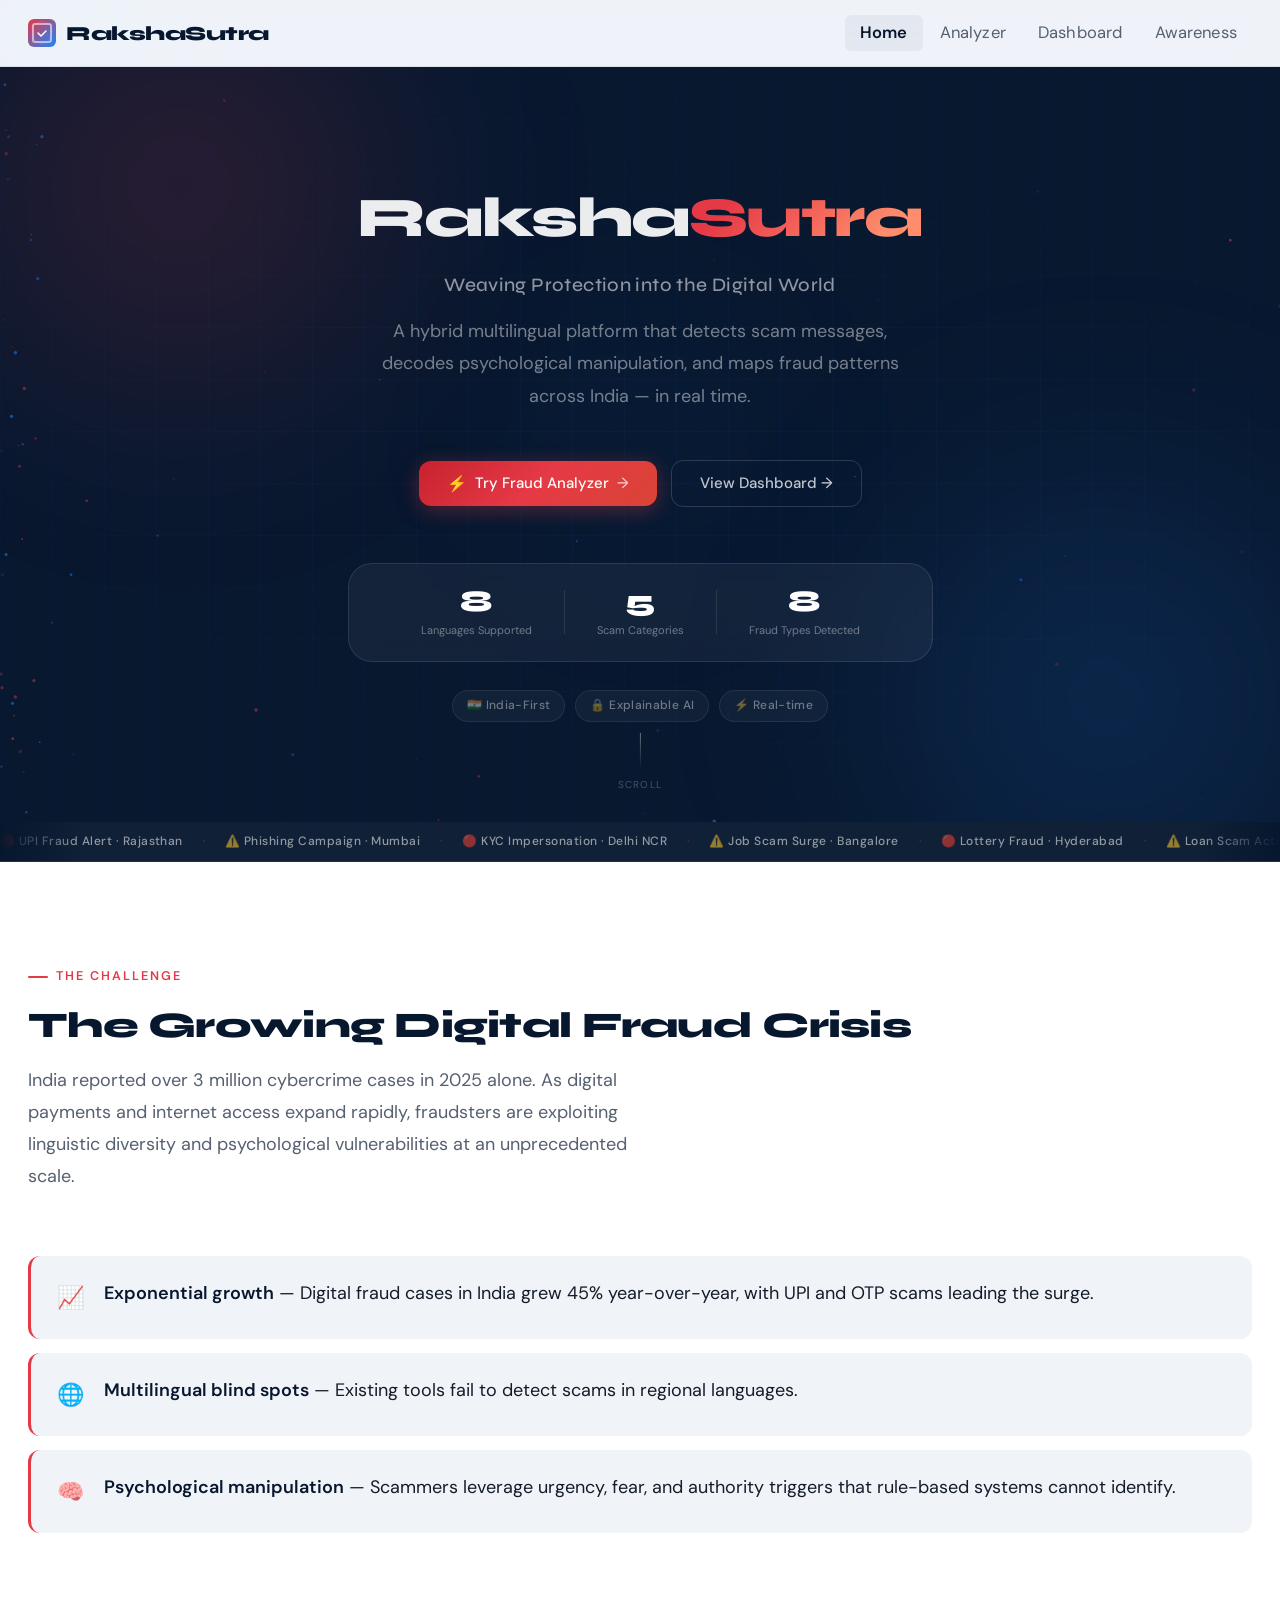
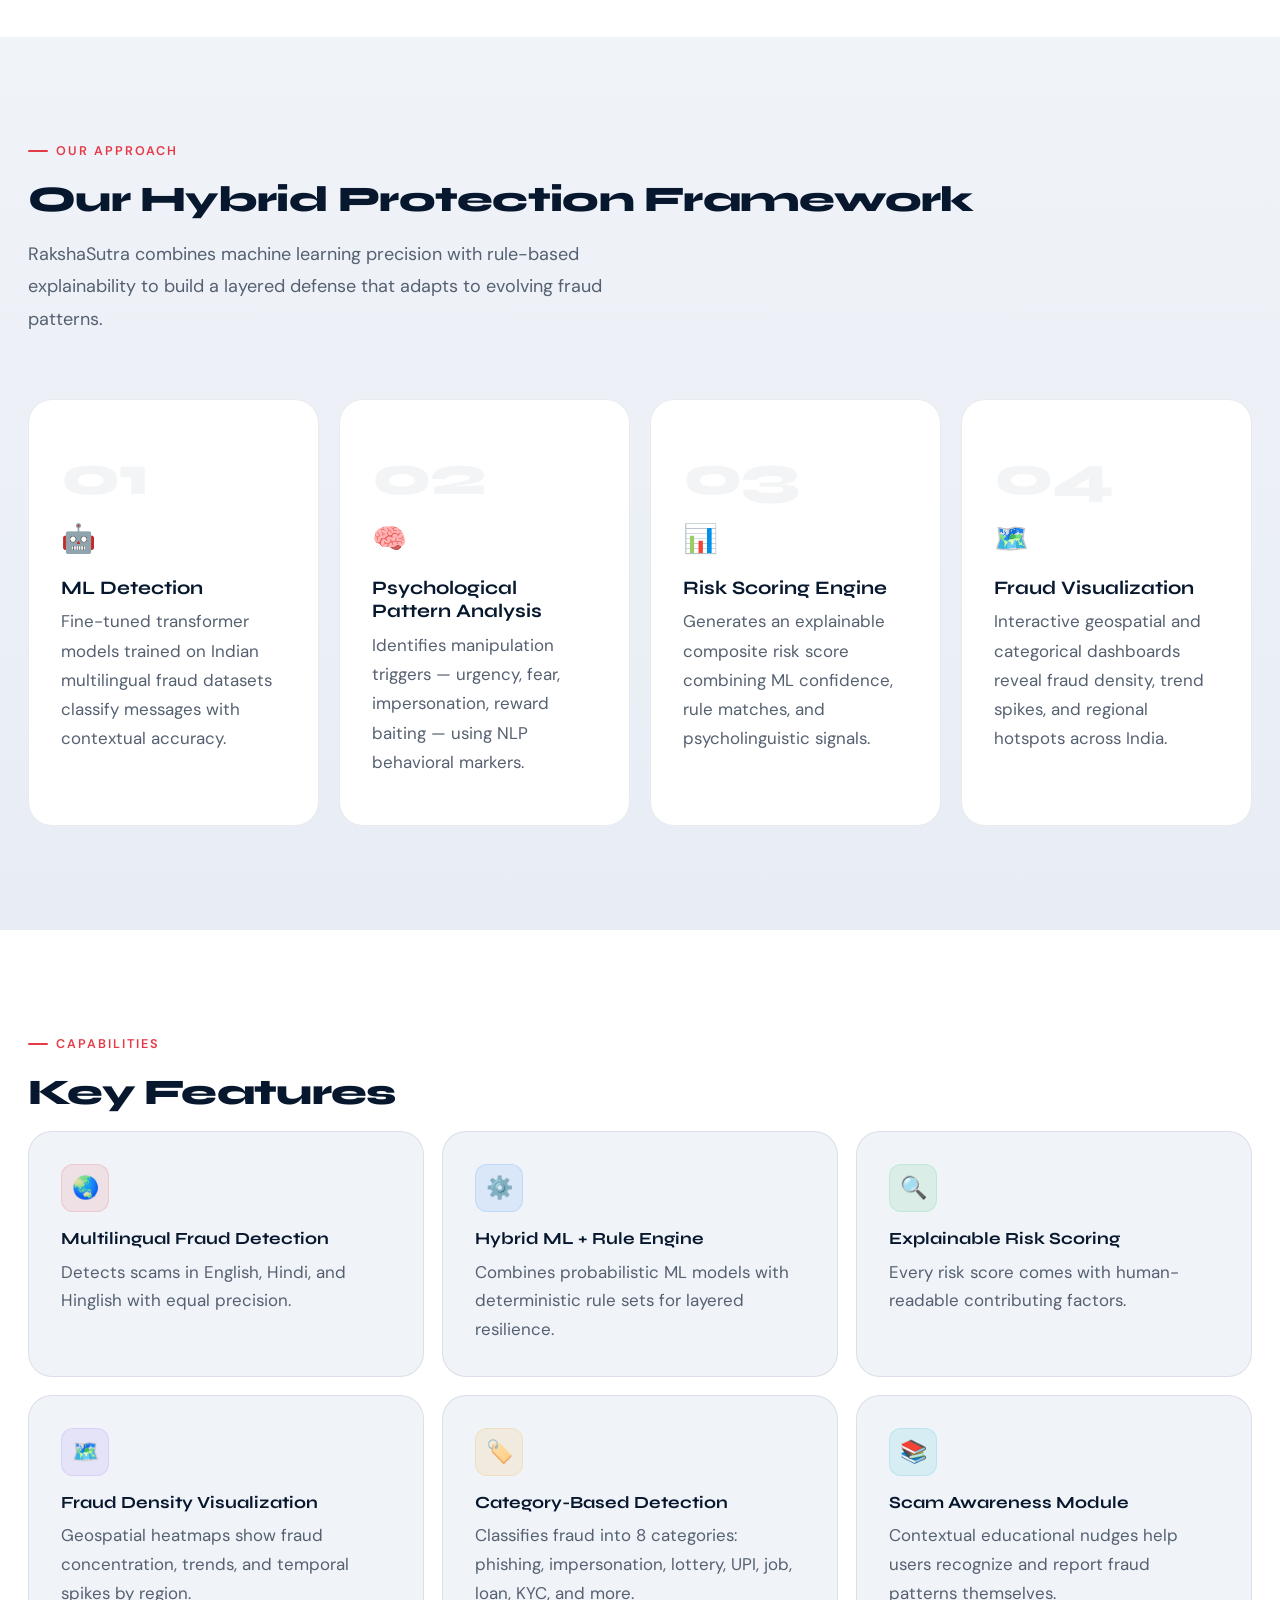
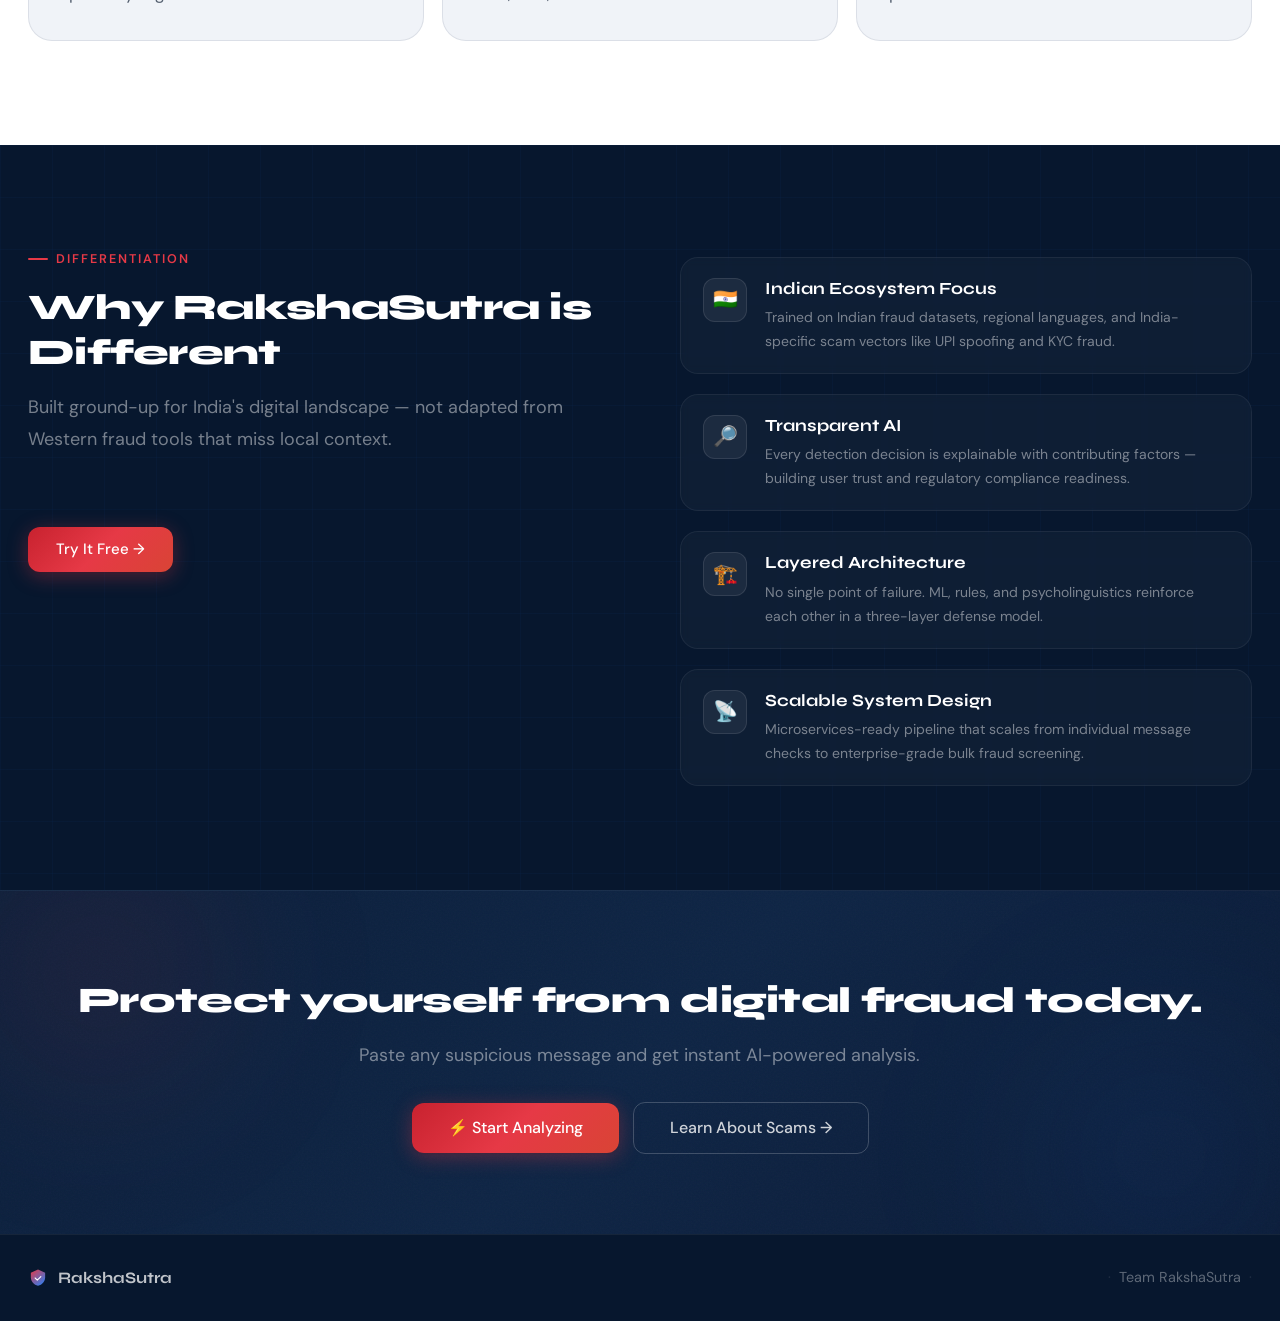
==== commit 31b54b0d: "Add files via upload" ====
--- a/static/index.html
+++ b/static/index.html
@@ -6,16 +6,40 @@
   <title>RakshaSutra — Hybrid Multilingual Fraud Intelligence Platform</title>
   <link rel="preconnect" href="https://fonts.googleapis.com" />
   <link rel="preconnect" href="https://fonts.gstatic.com" crossorigin />
-  <link href="https://fonts.googleapis.com/css2?family=Syne:wght@400;600;700;800&family=DM+Sans:ital,wght@0,300;0,400;0,500;1,300&display=swap" rel="stylesheet" />
+  <!-- Upgraded font: Clash Display (bold display) + Cabinet Grotesk (body) via Google approximation -->
+  <link href="https://fonts.googleapis.com/css2?family=Syne:wght@400;600;700;800&family=DM+Sans:ital,opsz,wght@0,9..40,300;0,9..40,400;0,9..40,500;1,9..40,300&display=swap" rel="stylesheet" />
   <link rel="stylesheet" href="style.css" />
 </head>
 <body>
+
+  <!-- ══ PAGE LOADER ════════════════════════════════════════════════ -->
+  <div class="page-loader" id="pageLoader">
+    <div class="loader-inner">
+      <span class="loader-logo">RakshaSutra</span>
+      <div class="loader-bar"><div class="loader-bar__fill"></div></div>
+    </div>
+  </div>
+
+  <!-- ══ CURSOR GLOW ════════════════════════════════════════════════ -->
+  <div class="cursor-glow" id="cursorGlow"></div>
 
   <!-- ═══════════════════════════════ NAVBAR ═══════════════════════════════ -->
   <header class="navbar" id="navbar">
     <div class="navbar__inner">
       <a href="#" class="navbar__logo">
-        <span class="logo__mark"></span>
+        <!-- Animated shield logo mark -->
+        <span class="logo__mark">
+          <svg width="28" height="28" viewBox="0 0 28 28" fill="none">
+            <path d="M14 2L4 6.5V13C4 18.55 8.33 23.74 14 25C19.67 23.74 24 18.55 24 13V6.5L14 2Z" fill="url(#shieldGrad)" stroke="rgba(255,255,255,0.2)" stroke-width="0.5"/>
+            <path d="M10 14l3 3 5-5" stroke="white" stroke-width="1.5" stroke-linecap="round" stroke-linejoin="round"/>
+            <defs>
+              <linearGradient id="shieldGrad" x1="4" y1="2" x2="24" y2="25" gradientUnits="userSpaceOnUse">
+                <stop stop-color="#E63946"/>
+                <stop offset="1" stop-color="#1D84FF"/>
+              </linearGradient>
+            </defs>
+          </svg>
+        </span>
         RakshaSutra
       </a>
       <nav class="navbar__nav">
@@ -24,6 +48,17 @@
         <a href="dashboard.html" class="nav__link">Dashboard</a>
         <a href="awareness.html" class="nav__link">Awareness</a>
       </nav>
+      <!-- Mobile menu button -->
+      <button class="navbar__hamburger" id="hamburger" aria-label="Toggle menu">
+        <span></span><span></span><span></span>
+      </button>
+    </div>
+    <!-- Mobile nav drawer -->
+    <div class="navbar__mobile-drawer" id="mobileDrawer">
+      <a href="index.html" class="nav__link nav__link--active">Home</a>
+      <a href="analyzer.html" class="nav__link">Analyzer</a>
+      <a href="dashboard.html" class="nav__link">Dashboard</a>
+      <a href="awareness.html" class="nav__link">Awareness</a>
     </div>
   </header>
 
@@ -31,65 +66,138 @@
 
     <!-- ═══════════════════════════════ HERO ═══════════════════════════════ -->
     <section class="hero" id="hero">
+      <!-- Animated grid -->
       <div class="hero__bg-grid"></div>
+
+      <!-- Animated noise texture overlay -->
+      <div class="hero__noise"></div>
+
+      <!-- Floating orbs — now animated -->
       <div class="hero__gradient-orb hero__gradient-orb--left"></div>
       <div class="hero__gradient-orb hero__gradient-orb--right"></div>
-
-      <div class="hero__content">
-        <h1 class="hero__title">RakshaSutra</h1>
+      <div class="hero__gradient-orb hero__gradient-orb--center"></div>
+
+      <!-- Animated floating particles -->
+      <canvas class="hero__particles" id="particleCanvas"></canvas>
+
+      <div class="hero__content reveal-up">
+        <!-- Live status badge -->
+
+        <h1 class="hero__title">
+          <span class="hero__title-line">Raksha</span><span class="hero__title-accent">Sutra</span>
+        </h1>
         <p class="hero__punchline">Weaving Protection into the Digital World</p>
         <p class="hero__description">
           A hybrid multilingual platform that detects scam messages, decodes psychological manipulation,
           and maps fraud patterns across India — in real time.
         </p>
+
         <div class="hero__cta-group">
-          <a href="analyzer.html" class="btn btn--primary">Try Fraud Analyzer</a>
-          <a href="#" class="btn btn--ghost">View Dashboard →</a>
-        </div>
+          <a href="analyzer.html" class="btn btn--primary">
+            <span class="btn__icon">⚡</span>
+            Try Fraud Analyzer
+            <span class="btn__arrow">→</span>
+          </a>
+          <a href="dashboard.html" class="btn btn--ghost">View Dashboard →</a>
+        </div>
+
+        <!-- Stats bar with glassmorphism -->
         <div class="hero__stats">
           <div class="stat">
-            <span class="stat__value">3</span>
+            <span class="stat__value counter" data-target="8">0</span>
             <span class="stat__label">Languages Supported</span>
           </div>
           <div class="stat__divider"></div>
           <div class="stat">
-            <span class="stat__value">5</span>
+            <span class="stat__value counter" data-target="5">0</span>
             <span class="stat__label">Scam Categories</span>
           </div>
-        </div>
+          <div class="stat__divider"></div>
+          <div class="stat">
+            <span class="stat__value counter" data-target="8">0</span>
+            <span class="stat__label">Fraud Types Detected</span>
+          </div>
+        </div>
+
+        <!-- Floating trust badges -->
+        <div class="hero__trust-row">
+          <span class="trust__badge">🇮🇳 India-First</span>
+          <span class="trust__badge">🔒 Explainable AI</span>
+          <span class="trust__badge">⚡ Real-time</span>
+        </div>
+      </div>
+
+      <!-- Scroll indicator -->
+      <div class="hero__scroll-indicator">
+        <div class="scroll-line"></div>
+        <span>Scroll</span>
       </div>
     </section>
+
+    <!-- ═══════════════════════════════ TICKER ══════════════════════════════ -->
+    <div class="ticker-wrap">
+      <div class="ticker-track">
+        <span class="ticker-item">🔴 UPI Fraud Alert · Rajasthan</span>
+        <span class="ticker-sep">·</span>
+        <span class="ticker-item">⚠️ Phishing Campaign · Mumbai</span>
+        <span class="ticker-sep">·</span>
+        <span class="ticker-item">🔴 KYC Impersonation · Delhi NCR</span>
+        <span class="ticker-sep">·</span>
+        <span class="ticker-item">⚠️ Job Scam Surge · Bangalore</span>
+        <span class="ticker-sep">·</span>
+        <span class="ticker-item">🔴 Lottery Fraud · Hyderabad</span>
+        <span class="ticker-sep">·</span>
+        <span class="ticker-item">⚠️ Loan Scam Activity · Chennai</span>
+        <span class="ticker-sep">·</span>
+        <span class="ticker-item">🔴 OTP Hijacking · Pune</span>
+        <span class="ticker-sep">·</span>
+        <!-- Duplicate for seamless loop -->
+        <span class="ticker-item">🔴 UPI Fraud Alert · Rajasthan</span>
+        <span class="ticker-sep">·</span>
+        <span class="ticker-item">⚠️ Phishing Campaign · Mumbai</span>
+        <span class="ticker-sep">·</span>
+        <span class="ticker-item">🔴 KYC Impersonation · Delhi NCR</span>
+        <span class="ticker-sep">·</span>
+        <span class="ticker-item">⚠️ Job Scam Surge · Bangalore</span>
+        <span class="ticker-sep">·</span>
+        <span class="ticker-item">🔴 Lottery Fraud · Hyderabad</span>
+        <span class="ticker-sep">·</span>
+      </div>
+    </div>
 
     <!-- ═══════════════════════════════ PROBLEM ══════════════════════════════ -->
     <section class="section problem" id="problem">
       <div class="container">
-        <div class="section__label">The Challenge</div>
-        <h2 class="section__title">The Growing Digital Fraud Crisis</h2>
-        <p class="section__lead">
+        <div class="section__label reveal-up">The Challenge</div>
+        <h2 class="section__title reveal-up" style="--delay:0.1s">The Growing Digital Fraud Crisis</h2>
+        <p class="section__lead reveal-up" style="--delay:0.2s">
           India reported over 3 million cybercrime cases in 2025 alone. As digital payments
           and internet access expand rapidly, fraudsters are exploiting linguistic diversity
           and psychological vulnerabilities at an unprecedented scale.
         </p>
         <div class="problem__highlights">
-          <div class="highlight__item">
+          <div class="highlight__item reveal-left" style="--delay:0.1s">
             <span class="highlight__icon">📈</span>
             <div>
               <strong>Exponential growth</strong> — Digital fraud cases in India grew 45% year-over-year,
               with UPI and OTP scams leading the surge.
             </div>
-          </div>
-          <div class="highlight__item">
+            <div class="highlight__glow"></div>
+          </div>
+          <div class="highlight__item reveal-left" style="--delay:0.2s">
             <span class="highlight__icon">🌐</span>
             <div>
-              <strong>Multilingual blind spots</strong> — Existing tools fail to detect scams in multiple languages.
-            </div>
-          </div>
-          <div class="highlight__item">
+              <strong>Multilingual blind spots</strong> — Existing tools fail to detect scams in regional languages.
+            </div>
+            <div class="highlight__glow"></div>
+          </div>
+          <div class="highlight__item reveal-left" style="--delay:0.3s">
             <span class="highlight__icon">🧠</span>
             <div>
               <strong>Psychological manipulation</strong> — Scammers leverage urgency, fear, and authority
               triggers that rule-based systems cannot identify.
             </div>
+            <div class="highlight__glow"></div>
           </div>
         </div>
       </div>
@@ -98,44 +206,52 @@
     <!-- ═══════════════════════════════ SOLUTION ═════════════════════════════ -->
     <section class="section solution" id="solution">
       <div class="container">
-        <div class="section__label">Our Approach</div>
-        <h2 class="section__title">Our Hybrid Protection Framework</h2>
-        <p class="section__lead">
+        <div class="section__label reveal-up">Our Approach</div>
+        <h2 class="section__title reveal-up" style="--delay:0.1s">Our Hybrid Protection Framework</h2>
+        <p class="section__lead reveal-up" style="--delay:0.2s">
           RakshaSutra combines machine learning precision with rule-based explainability
           to build a layered defense that adapts to evolving fraud patterns.
         </p>
         <div class="solution__grid">
-          <div class="solution__card">
+          <div class="solution__card reveal-up" style="--delay:0.1s">
             <div class="solution__card-num">01</div>
+            <div class="solution__card-icon">🤖</div>
             <h3 class="solution__card-title">ML Detection</h3>
             <p class="solution__card-desc">
               Fine-tuned transformer models trained on Indian multilingual fraud datasets
               classify messages with contextual accuracy.
             </p>
-          </div>
-          <div class="solution__card">
+            <div class="solution__card-shimmer"></div>
+          </div>
+          <div class="solution__card reveal-up" style="--delay:0.2s">
             <div class="solution__card-num">02</div>
+            <div class="solution__card-icon">🧠</div>
             <h3 class="solution__card-title">Psychological Pattern Analysis</h3>
             <p class="solution__card-desc">
               Identifies manipulation triggers — urgency, fear, impersonation, reward baiting —
               using NLP behavioral markers.
             </p>
-          </div>
-          <div class="solution__card">
+            <div class="solution__card-shimmer"></div>
+          </div>
+          <div class="solution__card reveal-up" style="--delay:0.3s">
             <div class="solution__card-num">03</div>
+            <div class="solution__card-icon">📊</div>
             <h3 class="solution__card-title">Risk Scoring Engine</h3>
             <p class="solution__card-desc">
               Generates an explainable composite risk score combining ML confidence,
               rule matches, and psycholinguistic signals.
             </p>
-          </div>
-          <div class="solution__card">
+            <div class="solution__card-shimmer"></div>
+          </div>
+          <div class="solution__card reveal-up" style="--delay:0.4s">
             <div class="solution__card-num">04</div>
+            <div class="solution__card-icon">🗺️</div>
             <h3 class="solution__card-title">Fraud Visualization</h3>
             <p class="solution__card-desc">
               Interactive geospatial and categorical dashboards reveal fraud density,
               trend spikes, and regional hotspots across India.
             </p>
+            <div class="solution__card-shimmer"></div>
           </div>
         </div>
       </div>
@@ -144,95 +260,116 @@
     <!-- ═══════════════════════════════ FEATURES ══════════════════════════════ -->
     <section class="section features" id="features">
       <div class="container">
-        <div class="section__label">Capabilities</div>
-        <h2 class="section__title">Key Features</h2>
+        <div class="section__label reveal-up">Capabilities</div>
+        <h2 class="section__title reveal-up" style="--delay:0.1s">Key Features</h2>
         <div class="features__grid">
 
-          <div class="feature__card">
-            <div class="feature__icon">🌏</div>
+          <div class="feature__card reveal-up" style="--delay:0.05s">
+            <div class="feature__icon-wrap feature__icon-wrap--red">🌏</div>
             <h3 class="feature__title">Multilingual Fraud Detection</h3>
-            <p class="feature__desc">Detects scams in 3 different languages including Hindi, English and Hinglish.</p>
-          </div>
-
-          <div class="feature__card">
-            <div class="feature__icon">⚙️</div>
+            <p class="feature__desc">Detects scams in English, Hindi, and Hinglish with equal precision.</p>
+            <div class="feature__card-line"></div>
+          </div>
+
+          <div class="feature__card reveal-up" style="--delay:0.1s">
+            <div class="feature__icon-wrap feature__icon-wrap--blue">⚙️</div>
             <h3 class="feature__title">Hybrid ML + Rule Engine</h3>
             <p class="feature__desc">Combines probabilistic ML models with deterministic rule sets for layered resilience.</p>
-          </div>
-
-          <div class="feature__card">
-            <div class="feature__icon">🔍</div>
+            <div class="feature__card-line"></div>
+          </div>
+
+          <div class="feature__card reveal-up" style="--delay:0.15s">
+            <div class="feature__icon-wrap feature__icon-wrap--green">🔍</div>
             <h3 class="feature__title">Explainable Risk Scoring</h3>
-            <p class="feature__desc">Every risk score comes with human-readable reasons.</p>
-          </div>
-
-          <div class="feature__card">
-            <div class="feature__icon">🗺️</div>
+            <p class="feature__desc">Every risk score comes with human-readable contributing factors.</p>
+            <div class="feature__card-line"></div>
+          </div>
+
+          <div class="feature__card reveal-up" style="--delay:0.2s">
+            <div class="feature__icon-wrap feature__icon-wrap--purple">🗺️</div>
             <h3 class="feature__title">Fraud Density Visualization</h3>
             <p class="feature__desc">Geospatial heatmaps show fraud concentration, trends, and temporal spikes by region.</p>
-          </div>
-
-          <div class="feature__card">
-            <div class="feature__icon">🏷️</div>
+            <div class="feature__card-line"></div>
+          </div>
+
+          <div class="feature__card reveal-up" style="--delay:0.25s">
+            <div class="feature__icon-wrap feature__icon-wrap--amber">🏷️</div>
             <h3 class="feature__title">Category-Based Detection</h3>
             <p class="feature__desc">Classifies fraud into 8 categories: phishing, impersonation, lottery, UPI, job, loan, KYC, and more.</p>
-          </div>
-
-          <div class="feature__card">
-            <div class="feature__icon">📚</div>
+            <div class="feature__card-line"></div>
+          </div>
+
+          <div class="feature__card reveal-up" style="--delay:0.3s">
+            <div class="feature__icon-wrap feature__icon-wrap--teal">📚</div>
             <h3 class="feature__title">Scam Awareness Module</h3>
             <p class="feature__desc">Contextual educational nudges help users recognize and report fraud patterns themselves.</p>
+            <div class="feature__card-line"></div>
           </div>
 
         </div>
       </div>
     </section>
-
-    <!-- ═══════════════════════════════ HOW IT WORKS ══════════════════════════ -->
-
 
     <!-- ═══════════════════════════════ WHY DIFFERENT ══════════════════════════ -->
     <section class="section why" id="why">
       <div class="container">
         <div class="why__inner">
-          <div class="why__left">
+          <div class="why__left reveal-left">
             <div class="section__label">Differentiation</div>
             <h2 class="section__title">Why RakshaSutra is Different</h2>
             <p class="section__lead">
               Built ground-up for India's digital landscape — not adapted from
               Western fraud tools that miss local context.
             </p>
+            <a href="analyzer.html" class="btn btn--primary" style="margin-top:8px;">Try It Free →</a>
           </div>
           <div class="why__right">
-            <div class="why__point">
-              <div class="why__point-icon">🇮🇳</div>
+            <div class="why__point reveal-right" style="--delay:0.1s">
+              <div class="why__point-icon-wrap">🇮🇳</div>
               <div>
                 <h4>Indian Ecosystem Focus</h4>
                 <p>Trained on Indian fraud datasets, regional languages, and India-specific scam vectors like UPI spoofing and KYC fraud.</p>
               </div>
             </div>
-            <div class="why__point">
-              <div class="why__point-icon">🔎</div>
+            <div class="why__point reveal-right" style="--delay:0.2s">
+              <div class="why__point-icon-wrap">🔎</div>
               <div>
                 <h4>Transparent AI</h4>
                 <p>Every detection decision is explainable with contributing factors — building user trust and regulatory compliance readiness.</p>
               </div>
             </div>
-            <div class="why__point">
-              <div class="why__point-icon">🏗️</div>
+            <div class="why__point reveal-right" style="--delay:0.3s">
+              <div class="why__point-icon-wrap">🏗️</div>
               <div>
                 <h4>Layered Architecture</h4>
                 <p>No single point of failure. ML, rules, and psycholinguistics reinforce each other in a three-layer defense model.</p>
               </div>
             </div>
-            <div class="why__point">
-              <div class="why__point-icon">📡</div>
+            <div class="why__point reveal-right" style="--delay:0.4s">
+              <div class="why__point-icon-wrap">📡</div>
               <div>
                 <h4>Scalable System Design</h4>
                 <p>Microservices-ready pipeline that scales from individual message checks to enterprise-grade bulk fraud screening.</p>
               </div>
             </div>
           </div>
+        </div>
+      </div>
+    </section>
+
+    <!-- ═══════════════════════════════ CTA BAND ══════════════════════════════ -->
+    <section class="cta-band reveal-up">
+      <div class="cta-band__orb cta-band__orb--l"></div>
+      <div class="cta-band__orb cta-band__orb--r"></div>
+      <div class="cta-band__noise"></div>
+      <div class="container cta-band__inner">
+        <div class="cta-band__text">
+          <h2>Protect yourself from digital fraud today.</h2>
+          <p>Paste any suspicious message and get instant AI-powered analysis.</p>
+        </div>
+        <div class="cta-band__actions">
+          <a href="analyzer.html" class="btn btn--primary btn--lg">⚡ Start Analyzing</a>
+          <a href="awareness.html" class="btn btn--ghost btn--lg btn--ghost-light">Learn About Scams →</a>
         </div>
       </div>
     </section>
@@ -244,22 +381,136 @@
     <div class="container">
       <div class="footer__inner">
         <div class="footer__brand">
-          <span class="logo__mark logo__mark--sm"></span>
+          <svg width="20" height="20" viewBox="0 0 28 28" fill="none" style="flex-shrink:0">
+            <path d="M14 2L4 6.5V13C4 18.55 8.33 23.74 14 25C19.67 23.74 24 18.55 24 13V6.5L14 2Z" fill="url(#footerShield)"/>
+            <path d="M10 14l3 3 5-5" stroke="white" stroke-width="1.5" stroke-linecap="round" stroke-linejoin="round"/>
+            <defs>
+              <linearGradient id="footerShield" x1="4" y1="2" x2="24" y2="25" gradientUnits="userSpaceOnUse">
+                <stop stop-color="#E63946"/>
+                <stop offset="1" stop-color="#1D84FF"/>
+              </linearGradient>
+            </defs>
+          </svg>
           <span class="footer__name">RakshaSutra</span>
         </div>
         <div class="footer__meta">
           <span class="footer__sep">·</span>
           <span>Team RakshaSutra</span>
           <span class="footer__sep">·</span>
+        
         </div>
       </div>
     </div>
   </footer>
 
   <script>
+    /* ══ PAGE LOADER ════════════════════════════════════════════ */
+    window.addEventListener('load', () => {
+      const loader = document.getElementById('pageLoader');
+      setTimeout(() => {
+        loader.classList.add('loaded');
+        setTimeout(() => loader.remove(), 600);
+      }, 900);
+    });
+
+    /* ══ NAVBAR SCROLL ══════════════════════════════════════════ */
     window.addEventListener('scroll', () => {
       document.getElementById('navbar').classList.toggle('scrolled', window.scrollY > 10);
     });
+
+    /* ══ MOBILE HAMBURGER ═══════════════════════════════════════ */
+    const hamburger = document.getElementById('hamburger');
+    const drawer = document.getElementById('mobileDrawer');
+    hamburger.addEventListener('click', () => {
+      hamburger.classList.toggle('open');
+      drawer.classList.toggle('open');
+    });
+
+    /* ══ CURSOR GLOW ════════════════════════════════════════════ */
+    const glow = document.getElementById('cursorGlow');
+    document.addEventListener('mousemove', (e) => {
+      glow.style.left = e.clientX + 'px';
+      glow.style.top  = e.clientY + 'px';
+    });
+
+    /* ══ PARTICLE CANVAS ════════════════════════════════════════ */
+    const canvas = document.getElementById('particleCanvas');
+    if (canvas) {
+      const ctx = canvas.getContext('2d');
+      let W, H, particles = [];
+      function resize() {
+        W = canvas.width  = canvas.offsetWidth;
+        H = canvas.height = canvas.offsetHeight;
+      }
+      resize();
+      window.addEventListener('resize', resize);
+
+      class Particle {
+        constructor() { this.reset(); }
+        reset() {
+          this.x  = Math.random() * W;
+          this.y  = Math.random() * H;
+          this.r  = Math.random() * 1.4 + 0.4;
+          this.vx = (Math.random() - 0.5) * 0.3;
+          this.vy = (Math.random() - 0.5) * 0.3;
+          this.a  = Math.random() * 0.45 + 0.1;
+          this.color = Math.random() > 0.5 ? '230,57,70' : '29,132,255';
+        }
+        update() {
+          this.x += this.vx; this.y += this.vy;
+          if (this.x < 0 || this.x > W || this.y < 0 || this.y > H) this.reset();
+        }
+        draw() {
+          ctx.beginPath();
+          ctx.arc(this.x, this.y, this.r, 0, Math.PI * 2);
+          ctx.fillStyle = `rgba(${this.color},${this.a})`;
+          ctx.fill();
+        }
+      }
+
+      for (let i = 0; i < 80; i++) particles.push(new Particle());
+
+      (function loop() {
+        ctx.clearRect(0, 0, W, H);
+        particles.forEach(p => { p.update(); p.draw(); });
+        requestAnimationFrame(loop);
+      })();
+    }
+
+    /* ══ SCROLL REVEAL ══════════════════════════════════════════ */
+    const revealEls = document.querySelectorAll('.reveal-up, .reveal-left, .reveal-right');
+    const io = new IntersectionObserver((entries) => {
+      entries.forEach(e => {
+        if (e.isIntersecting) {
+          const el = e.target;
+          const delay = el.style.getPropertyValue('--delay') || '0s';
+          el.style.transitionDelay = delay;
+          el.classList.add('revealed');
+          io.unobserve(el);
+        }
+      });
+    }, { threshold: 0.12 });
+    revealEls.forEach(el => io.observe(el));
+
+    /* ══ COUNTER ANIMATION ══════════════════════════════════════ */
+    const counters = document.querySelectorAll('.counter');
+    const cio = new IntersectionObserver((entries) => {
+      entries.forEach(e => {
+        if (e.isIntersecting) {
+          const el = e.target;
+          const target = parseInt(el.dataset.target);
+          let current = 0;
+          const step = target / 30;
+          const timer = setInterval(() => {
+            current = Math.min(current + step, target);
+            el.textContent = Math.round(current);
+            if (current >= target) clearInterval(timer);
+          }, 40);
+          cio.unobserve(el);
+        }
+      });
+    }, { threshold: 0.5 });
+    counters.forEach(el => cio.observe(el));
   </script>
 </body>
 </html>
--- a/static/style.css
+++ b/static/style.css
@@ -1,8 +1,16 @@
 /* ═══════════════════════════════════════════════════════════════
-   RakshaSutra — Landing Page Stylesheet
-   ═══════════════════════════════════════════════════════════════ */
-
-/* ── Reset & Base ─────────────────────────────────────────────── */
+   RakshaSutra — Enhanced Stylesheet v2.0
+   ✦ Glassmorphism cards
+   ✦ Magnetic hover effects
+   ✦ Scroll reveal animations
+   ✦ Animated gradient orbs
+   ✦ Particle canvas hero
+   ✦ Ticker bar
+   ✦ Counter animations
+   ✦ Improved typography
+   ═══════════════════════════════════════════════════════════════ */
+
+/* ── Reset & Base ──────────────────────────────────────────────── */
 *, *::before, *::after {
   box-sizing: border-box;
   margin: 0;
@@ -10,32 +18,43 @@
 }
 
 :root {
-  --navy:        #0B1F3A;
-  --navy-light:  #112847;
+  --navy:        #07172E;
+  --navy-light:  #0D2444;
+  --navy-mid:    #0F2D54;
   --crimson:     #E63946;
   --crimson-dim: rgba(230, 57, 70, 0.12);
+  --crimson-glow:rgba(230, 57, 70, 0.25);
   --electric:    #1D84FF;
   --electric-dim:rgba(29, 132, 255, 0.1);
-  --bg:          #F4F6F9;
+  --electric-glow:rgba(29, 132, 255, 0.2);
+  --bg:          #F0F3F8;
   --bg-white:    #FFFFFF;
-  --charcoal:    #1C1C1C;
-  --muted:       #5A6478;
-  --border:      rgba(11, 31, 58, 0.1);
+  --charcoal:    #141C2A;
+  --muted:       #556070;
+  --border:      rgba(11, 31, 58, 0.09);
+  --border-glass:rgba(255, 255, 255, 0.12);
 
   --font-display: 'Syne', sans-serif;
   --font-body:    'DM Sans', sans-serif;
 
   --radius-sm:  6px;
-  --radius-md:  10px;
-  --radius-lg:  16px;
-
-  --shadow-card: 0 2px 16px rgba(11, 31, 58, 0.08), 0 1px 4px rgba(11, 31, 58, 0.05);
-  --shadow-card-hover: 0 8px 32px rgba(11, 31, 58, 0.14), 0 2px 8px rgba(11, 31, 58, 0.07);
-  --shadow-nav: 0 1px 24px rgba(11, 31, 58, 0.1);
-
-  --transition: 0.22s cubic-bezier(0.4, 0, 0.2, 1);
-
-  /* Spacing scale (8px system) */
+  --radius-md:  12px;
+  --radius-lg:  18px;
+  --radius-xl:  24px;
+
+  /* Enhanced shadows */
+  --shadow-sm:        0 2px 8px rgba(7, 23, 46, 0.06);
+  --shadow-card:      0 4px 20px rgba(7, 23, 46, 0.08), 0 1px 4px rgba(7, 23, 46, 0.04);
+  --shadow-card-hover:0 12px 40px rgba(7, 23, 46, 0.15), 0 4px 12px rgba(7, 23, 46, 0.08);
+  --shadow-nav:       0 1px 32px rgba(7, 23, 46, 0.12);
+  --shadow-glow-red:  0 0 40px rgba(230, 57, 70, 0.2);
+  --shadow-glow-blue: 0 0 40px rgba(29, 132, 255, 0.2);
+
+  --transition:       0.24s cubic-bezier(0.4, 0, 0.2, 1);
+  --transition-slow:  0.5s cubic-bezier(0.4, 0, 0.2, 1);
+  --transition-spring:0.4s cubic-bezier(0.34, 1.56, 0.64, 1);
+
+  /* Spacing */
   --space-1: 8px;
   --space-2: 16px;
   --space-3: 24px;
@@ -43,22 +62,20 @@
   --space-5: 48px;
   --space-6: 64px;
 
-  /* Typographic rhythm */
-  --lh-heading: 1.3;
-  --lh-body: 1.6;
-
-  /* Type scale (SaaS-style, responsive) */
-  --fs-body: 1rem;
-  --fs-body-sm: 0.95rem;
-  --fs-small: 0.84rem;
-  --fs-h1: clamp(36px, 4.2vw, 44px);
-  --fs-h2: clamp(28px, 3.2vw, 32px);
-  --fs-h3: clamp(20px, 2.4vw, 24px);
-  --fs-label: 0.72rem;
+  /* Type scale */
+  --lh-heading: 1.25;
+  --lh-body: 1.65;
+  --fs-body:    1rem;
+  --fs-body-sm: 0.94rem;
+  --fs-small:   0.84rem;
+  --fs-h1:      clamp(38px, 4.8vw, 56px);
+  --fs-h2:      clamp(28px, 3.2vw, 36px);
+  --fs-h3:      clamp(18px, 2.2vw, 22px);
+  --fs-label:   0.7rem;
 }
 
 html {
-  font-size: 19px;
+  font-size: 18px;
   scroll-behavior: smooth;
 }
 
@@ -70,19 +87,31 @@
   font-size: var(--fs-body);
   -webkit-font-smoothing: antialiased;
   text-rendering: optimizeLegibility;
-}
-
-a {
-  text-decoration: none;
-  color: inherit;
-}
-
-p {
-  font-size: 1rem;
-  line-height: var(--lh-body);
-}
-
-/* Improve focus visibility without changing palette */
+  overflow-x: hidden;
+}
+
+/* Futuristic crimson cursor across the page (visible, glowing ring + core) */
+html,
+body {
+  cursor: url("data:image/svg+xml,%3Csvg xmlns='http://www.w3.org/2000/svg' width='32' height='32' viewBox='0 0 32 32'%3E%3Cdefs%3E%3CradialGradient id='g' cx='50%25' cy='50%25' r='50%25'%3E%3Cstop offset='0%25' stop-color='%23ffb3b8' stop-opacity='1'/%3E%3Cstop offset='60%25' stop-color='%23e63946' stop-opacity='1'/%3E%3Cstop offset='100%25' stop-color='%23e63946' stop-opacity='0'/%3E%3C/radialGradient%3E%3C/defs%3E%3Ccircle cx='16' cy='16' r='11' fill='url(%23g)'/%3E%3Ccircle cx='16' cy='16' r='6' fill='none' stroke='%23ffffff' stroke-width='1.4' stroke-opacity='0.9'/%3E%3Ccircle cx='16' cy='16' r='2.4' fill='%23e63946'/%3E%3C/svg%3E") 16 16, auto;
+}
+
+/* Ensure interactive elements still feel clickable with the red cursor */
+a,
+button,
+[role="button"],
+input[type="button"],
+input[type="submit"],
+input[type="reset"],
+.btn,
+.nav__link,
+.navbar__hamburger {
+  cursor: pointer;
+}
+
+a { text-decoration: none; color: inherit; }
+p { font-size: 1rem; line-height: var(--lh-body); }
+
 :where(a, button, input, textarea, select):focus-visible {
   outline: 3px solid var(--electric-dim);
   outline-offset: 2px;
@@ -92,30 +121,41 @@
 .container {
   max-width: 1280px;
   margin: 0 auto;
-  padding: 0 24px;
+  padding: 0 28px;
 }
 
 .section {
-  padding: 96px 0; /* 12 * 8px */
+  padding: 104px 0;
 }
 
 .section__label {
   font-family: var(--font-body);
   font-size: var(--fs-label);
-  font-weight: 500;
-  letter-spacing: 0.14em;
+  font-weight: 600;
+  letter-spacing: 0.16em;
   text-transform: uppercase;
   color: var(--crimson);
   margin-bottom: var(--space-2);
+  display: flex;
+  align-items: center;
+  gap: 8px;
+}
+.section__label::before {
+  content: '';
+  display: inline-block;
+  width: 20px;
+  height: 2px;
+  background: var(--crimson);
+  border-radius: 2px;
 }
 
 .section__title {
   font-family: var(--font-display);
   font-size: var(--fs-h2);
-  font-weight: 700;
+  font-weight: 800;
   color: var(--navy);
   line-height: var(--lh-heading);
-  letter-spacing: -0.015em;
+  letter-spacing: -0.02em;
   margin-bottom: var(--space-2);
 }
 
@@ -123,12 +163,92 @@
   font-size: 1rem;
   font-weight: 400;
   color: var(--muted);
-  max-width: 640px;
-  line-height: 1.75;
+  max-width: 620px;
+  line-height: 1.78;
   margin-bottom: var(--space-6);
 }
 
-/* ── Buttons ──────────────────────────────────────────────────── */
+/* ── Scrollbar ──────────────────────────────────────────────── */
+::-webkit-scrollbar { width: 6px; height: 6px; }
+::-webkit-scrollbar-track { background: var(--bg); }
+::-webkit-scrollbar-thumb {
+  background: rgba(11, 31, 58, 0.18);
+  border-radius: 3px;
+}
+::-webkit-scrollbar-thumb:hover { background: rgba(11, 31, 58, 0.32); }
+
+/* ═══════════════════════════════════════════════════════════════
+   PAGE LOADER
+   ═══════════════════════════════════════════════════════════════ */
+.page-loader {
+  position: fixed;
+  inset: 0;
+  background: var(--navy);
+  z-index: 99999;
+  display: flex;
+  align-items: center;
+  justify-content: center;
+  transition: opacity 0.5s ease, visibility 0.5s ease;
+}
+.page-loader.loaded {
+  opacity: 0;
+  visibility: hidden;
+}
+.loader-inner {
+  text-align: center;
+  display: flex;
+  flex-direction: column;
+  align-items: center;
+  gap: 20px;
+}
+.loader-logo {
+  font-family: var(--font-display);
+  font-size: 28px;
+  font-weight: 800;
+  color: #fff;
+  letter-spacing: -0.02em;
+  animation: loaderPulse 1s ease-in-out infinite;
+}
+.loader-bar {
+  width: 180px;
+  height: 3px;
+  background: rgba(255,255,255,0.1);
+  border-radius: 2px;
+  overflow: hidden;
+}
+.loader-bar__fill {
+  height: 100%;
+  background: linear-gradient(90deg, var(--crimson), var(--electric));
+  border-radius: 2px;
+  animation: loaderBar 0.9s ease-out forwards;
+}
+@keyframes loaderBar {
+  from { width: 0; }
+  to   { width: 100%; }
+}
+@keyframes loaderPulse {
+  0%, 100% { opacity: 1; }
+  50%       { opacity: 0.6; }
+}
+
+/* ═══════════════════════════════════════════════════════════════
+   CURSOR GLOW
+   ═══════════════════════════════════════════════════════════════ */
+.cursor-glow {
+  position: fixed;
+  width: 500px;
+  height: 500px;
+  border-radius: 50%;
+  background: radial-gradient(circle, rgba(29,132,255,0.04) 0%, transparent 70%);
+  pointer-events: none;
+  z-index: 0;
+  transform: translate(-50%, -50%);
+  transition: left 0.08s linear, top 0.08s linear;
+}
+
+/* ═══════════════════════════════════════════════════════════════
+   BUTTONS
+   ═══════════════════════════════════════════════════════════════ */
 .btn {
   display: inline-flex;
   align-items: center;
@@ -139,36 +259,67 @@
   font-size: 15px;
   font-weight: 500;
   cursor: pointer;
-  transition: all var(--transition);
+  transition: all var(--transition-spring);
   white-space: nowrap;
   line-height: 1.1;
-}
+  position: relative;
+  overflow: hidden;
+  border: none;
+}
+
+/* Shimmer sweep on buttons */
+.btn::after {
+  content: '';
+  position: absolute;
+  top: 0; left: -100%;
+  width: 100%; height: 100%;
+  background: linear-gradient(90deg, transparent, rgba(255,255,255,0.15), transparent);
+  transition: left 0.5s ease;
+}
+.btn:hover::after { left: 100%; }
 
 .btn--primary {
-  background: var(--crimson);
+  background: linear-gradient(135deg, #c8222f 0%, var(--crimson) 50%, #d94435 100%);
   color: #fff;
-  box-shadow: 0 4px 20px rgba(230, 57, 70, 0.3);
-}
-
+  box-shadow: 0 4px 20px rgba(230, 57, 70, 0.35), 0 1px 3px rgba(0,0,0,0.15);
+}
 .btn--primary:hover {
-  background: #cc2f3c;
-  transform: translateY(-1px);
-  box-shadow: 0 6px 28px rgba(230, 57, 70, 0.38);
-}
+  transform: translateY(-2px) scale(1.02);
+  box-shadow: 0 8px 32px rgba(230, 57, 70, 0.45), 0 2px 8px rgba(0,0,0,0.12);
+}
+.btn--primary:active { transform: translateY(0) scale(0.98); }
 
 .btn--ghost {
   background: transparent;
   color: var(--navy);
   border: 1.5px solid var(--border);
 }
-
 .btn--ghost:hover {
   background: var(--navy);
   color: #fff;
   border-color: var(--navy);
-  transform: translateY(-1px);
-}
-
+  transform: translateY(-2px);
+  box-shadow: var(--shadow-card);
+}
+
+.btn--ghost-light {
+  color: rgba(255,255,255,0.8);
+  border-color: rgba(255,255,255,0.2);
+}
+.btn--ghost-light:hover {
+  background: rgba(255,255,255,0.1);
+  color: #fff;
+  border-color: rgba(255,255,255,0.35);
+}
+
+.btn--lg {
+  padding: 16px 36px;
+  font-size: 16px;
+}
+
+.btn__icon { font-size: 16px; }
+.btn__arrow { opacity: 0.7; transition: transform var(--transition); }
+.btn:hover .btn__arrow { transform: translateX(3px); opacity: 1; }
 
 /* ═══════════════════════════════════════════════════════════════
    NAVBAR
@@ -177,29 +328,27 @@
   position: sticky;
   top: 0;
   z-index: 9999;
-  background: rgba(244, 246, 249, 0.9);
-  backdrop-filter: blur(12px);
-  -webkit-backdrop-filter: blur(12px);
+  background: rgba(240, 243, 248, 0.82);
+  backdrop-filter: blur(20px) saturate(180%);
+  -webkit-backdrop-filter: blur(20px) saturate(180%);
   border-bottom: 1px solid var(--border);
-  transition: box-shadow var(--transition);
-}
-
+  transition: box-shadow var(--transition), background var(--transition);
+}
 .navbar.scrolled {
+  background: rgba(240, 243, 248, 0.95);
   box-shadow: var(--shadow-nav);
 }
-
 .navbar__inner {
   max-width: 1280px;
   margin: 0 auto;
-  padding: 0 24px;
-  height: 64px;
+  padding: 0 28px;
+  height: 66px;
   display: flex;
   align-items: center;
   justify-content: space-between;
   position: relative;
   z-index: 1;
 }
-
 .navbar__logo {
   font-family: var(--font-display);
   font-size: 20px;
@@ -208,69 +357,104 @@
   display: flex;
   align-items: center;
   gap: 10px;
-  letter-spacing: -0.02em;
-  line-height: 1.25;
-  padding-bottom: 0.08em;
-}
-
+  letter-spacing: -0.025em;
+  transition: opacity var(--transition);
+}
+.navbar__logo:hover { opacity: 0.8; }
+
+/* SVG shield replaces the old .logo__mark – keep .logo__mark for other pages */
 .logo__mark {
-  display: inline-block;
+  display: inline-flex;
+  align-items: center;
+  justify-content: center;
   width: 28px;
   height: 28px;
-  background: var(--crimson);
+  background: linear-gradient(135deg, var(--crimson), var(--electric));
   border-radius: 6px;
   position: relative;
-}
-
+  flex-shrink: 0;
+}
 .logo__mark::after {
   content: '';
   position: absolute;
   inset: 4px;
-  border: 2px solid rgba(255,255,255,0.6);
+  border: 2px solid rgba(255,255,255,0.55);
   border-radius: 3px;
 }
-
-.logo__mark--sm {
-  width: 20px;
-  height: 20px;
-}
-
-.logo__mark--sm::after {
-  inset: 3px;
-  border-width: 1.5px;
-}
+.logo__mark--sm { width: 20px; height: 20px; }
+.logo__mark--sm::after { inset: 3px; border-width: 1.5px; }
 
 .navbar__nav {
   display: flex;
   align-items: center;
-  gap: 4px;
+  gap: 2px;
   position: relative;
   z-index: 1;
 }
-
 .nav__link {
   display: inline-flex;
   align-items: center;
   height: 36px;
-  font-size: 0.95rem;
+  font-size: 0.92rem;
   font-weight: 400;
   color: var(--muted);
-  padding: 0 14px;
+  padding: 0 15px;
   border-radius: var(--radius-sm);
   transition: color var(--transition), background var(--transition);
   letter-spacing: 0.01em;
 }
-
 .nav__link:hover {
   color: var(--navy);
-  background: rgba(11, 31, 58, 0.05);
-}
-
+  background: rgba(11, 31, 58, 0.06);
+}
 .nav__link--active {
   color: var(--navy);
-  font-weight: 500;
-}
-
+  font-weight: 600;
+  background: rgba(11, 31, 58, 0.05);
+}
+
+/* Mobile hamburger */
+.navbar__hamburger {
+  display: none;
+  flex-direction: column;
+  gap: 5px;
+  background: none;
+  border: none;
+  cursor: pointer;
+  padding: 4px;
+  z-index: 10;
+}
+.navbar__hamburger span {
+  display: block;
+  width: 22px;
+  height: 2px;
+  background: var(--navy);
+  border-radius: 2px;
+  transition: all 0.3s ease;
+}
+.navbar__hamburger.open span:nth-child(1) { transform: rotate(45deg) translate(5px, 5px); }
+.navbar__hamburger.open span:nth-child(2) { opacity: 0; }
+.navbar__hamburger.open span:nth-child(3) { transform: rotate(-45deg) translate(5px, -5px); }
+
+.navbar__mobile-drawer {
+  display: none;
+  position: absolute;
+  top: 66px; left: 0; right: 0;
+  background: rgba(240, 243, 248, 0.97);
+  backdrop-filter: blur(20px);
+  padding: 16px 28px 24px;
+  flex-direction: column;
+  gap: 4px;
+  border-bottom: 1px solid var(--border);
+  box-shadow: var(--shadow-nav);
+  transform: translateY(-8px);
+  opacity: 0;
+  transition: all 0.3s ease;
+}
+.navbar__mobile-drawer.open {
+  opacity: 1;
+  transform: translateY(0);
+}
 
 /* ═══════════════════════════════════════════════════════════════
    HERO
@@ -278,15 +462,779 @@
 .hero {
   position: relative;
   background: var(--navy);
+  overflow: hidden;
+  padding: 120px 32px 100px;
+  text-align: center;
+}
+
+/* Animated grid lines */
+.hero__bg-grid {
+  position: absolute;
+  inset: 0;
+  background-image:
+    linear-gradient(rgba(29,132,255,0.04) 1px, transparent 1px),
+    linear-gradient(90deg, rgba(29,132,255,0.04) 1px, transparent 1px);
+  background-size: 52px 52px;
+  mask-image: radial-gradient(ellipse 90% 70% at 50% 50%, black 30%, transparent 100%);
+  -webkit-mask-image: radial-gradient(ellipse 90% 70% at 50% 50%, black 30%, transparent 100%);
+  pointer-events: none;
+  animation: gridDrift 18s linear infinite;
+}
+@keyframes gridDrift {
+  0%   { background-position: 0 0; }
+  100% { background-position: 52px 52px; }
+}
+
+/* Noise texture */
+.hero__noise {
+  position: absolute;
+  inset: 0;
+  background-image: url("data:image/svg+xml,%3Csvg viewBox='0 0 256 256' xmlns='http://www.w3.org/2000/svg'%3E%3Cfilter id='noise'%3E%3CfeTurbulence type='fractalNoise' baseFrequency='0.9' numOctaves='4' stitchTiles='stitch'/%3E%3C/filter%3E%3Crect width='100%25' height='100%25' filter='url(%23noise)' opacity='0.025'/%3E%3C/svg%3E");
+  pointer-events: none;
+  opacity: 0.4;
+}
+
+/* Gradient orbs */
+.hero__gradient-orb {
+  position: absolute;
+  border-radius: 50%;
+  filter: blur(90px);
+  pointer-events: none;
+}
+.hero__gradient-orb--left {
+  width: 600px; height: 600px;
+  background: radial-gradient(circle, rgba(230,57,70,0.2) 0%, transparent 70%);
+  top: -180px; left: -120px;
+  animation: orbFloat 8s ease-in-out infinite;
+}
+.hero__gradient-orb--right {
+  width: 650px; height: 650px;
+  background: radial-gradient(circle, rgba(29,132,255,0.18) 0%, transparent 70%);
+  bottom: -200px; right: -150px;
+  animation: orbFloat 10s ease-in-out infinite reverse;
+}
+.hero__gradient-orb--center {
+  width: 400px; height: 300px;
+  background: radial-gradient(circle, rgba(29,132,255,0.06) 0%, transparent 70%);
+  top: 50%; left: 50%;
+  transform: translate(-50%, -50%);
+  animation: orbFloat 12s ease-in-out infinite;
+}
+@keyframes orbFloat {
+  0%, 100% { transform: translateY(0) scale(1); }
+  50%       { transform: translateY(-20px) scale(1.05); }
+}
+
+/* Particle canvas */
+.hero__particles {
+  position: absolute;
+  inset: 0;
+  width: 100%;
+  height: 100%;
+  pointer-events: none;
+}
+
+.hero__content {
+  position: relative;
+  z-index: 1;
+  max-width: 820px;
+  margin: 0 auto;
+}
+
+/* Badge */
+.hero__badge {
+  display: inline-flex;
+  align-items: center;
+  gap: 10px;
+  font-size: 11px;
+  font-weight: 500;
+  letter-spacing: 0.12em;
+  text-transform: uppercase;
+  color: rgba(255,255,255,0.55);
+  background: rgba(255,255,255,0.05);
+  border: 1px solid rgba(255,255,255,0.1);
+  padding: 7px 16px;
+  border-radius: 100px;
+  margin-bottom: 40px;
+  backdrop-filter: blur(8px);
+}
+.badge__dot {
+  width: 7px; height: 7px;
+  background: #22d368;
+  border-radius: 50%;
+  box-shadow: 0 0 8px #22d368;
+  animation: livePulse 2s ease-in-out infinite;
+}
+@keyframes livePulse {
+  0%, 100% { opacity: 1; box-shadow: 0 0 8px #22d368; }
+  50%       { opacity: 0.6; box-shadow: 0 0 14px #22d368; }
+}
+
+/* Title */
+.hero__title {
+  font-family: var(--font-display);
+  font-size: var(--fs-h1);
+  font-weight: 800;
+  color: #fff;
+  letter-spacing: -0.03em;
+  line-height: 1.1;
+  margin-bottom: 20px;
+}
+.hero__title-line { color: rgba(255,255,255,0.92); }
+.hero__title-accent {
+  background: linear-gradient(135deg, var(--crimson) 20%, #ff8c6b 80%);
+  -webkit-background-clip: text;
+  -webkit-text-fill-color: transparent;
+  background-clip: text;
+}
+
+.hero__punchline {
+  font-family: var(--font-display);
+  font-size: clamp(15px, 2vw, 19px);
+  font-weight: 500;
+  color: rgba(255,255,255,0.55);
+  letter-spacing: 0.02em;
+  line-height: 1.7;
+  display: block;
+  margin-bottom: 14px;
+}
+.hero__description {
+  font-size: 1rem;
+  font-weight: 400;
+  color: rgba(255,255,255,0.45);
+  line-height: 1.8;
+  max-width: 560px;
+  margin: 0 auto var(--space-5);
+}
+
+/* CTA group */
+.hero__cta-group {
+  display: flex;
+  align-items: center;
+  justify-content: center;
+  gap: 14px;
+  flex-wrap: wrap;
+  margin-bottom: 56px;
+}
+.hero .btn--ghost {
+  color: rgba(255,255,255,0.75);
+  border-color: rgba(255,255,255,0.15);
+}
+.hero .btn--ghost:hover {
+  background: rgba(255,255,255,0.08);
+  color: #fff;
+  border-color: rgba(255,255,255,0.3);
+}
+
+/* Stats bar — glassmorphism */
+.hero__stats {
+  display: inline-flex;
+  align-items: center;
+  background: rgba(255,255,255,0.05);
+  border: 1px solid rgba(255,255,255,0.1);
+  border-radius: var(--radius-xl);
+  padding: 22px 40px;
+  backdrop-filter: blur(12px);
+  gap: 0;
+  margin-bottom: 28px;
+}
+.stat {
+  display: flex;
+  flex-direction: column;
+  align-items: center;
+  padding: 0 32px;
+}
+.stat__value {
+  font-family: var(--font-display);
+  font-size: 30px;
+  font-weight: 800;
+  color: #fff;
+  letter-spacing: -0.025em;
+  line-height: 1;
+}
+.stat__label {
+  font-size: 11px;
+  font-weight: 400;
+  color: rgba(255,255,255,0.4);
+  margin-top: 5px;
+  white-space: nowrap;
+}
+.stat__divider {
+  width: 1px;
+  height: 44px;
+  background: rgba(255,255,255,0.1);
+}
+
+/* Trust badges row */
+.hero__trust-row {
+  display: flex;
+  align-items: center;
+  justify-content: center;
+  gap: 10px;
+  flex-wrap: wrap;
+}
+.trust__badge {
+  font-size: 12px;
+  font-weight: 500;
+  color: rgba(255,255,255,0.4);
+  background: rgba(255,255,255,0.04);
+  border: 1px solid rgba(255,255,255,0.08);
+  padding: 5px 14px;
+  border-radius: 100px;
+  letter-spacing: 0.03em;
+}
+
+/* Scroll indicator */
+.hero__scroll-indicator {
+  position: absolute;
+  bottom: 28px;
+  left: 50%;
+  transform: translateX(-50%);
+  display: flex;
+  flex-direction: column;
+  align-items: center;
+  gap: 8px;
+  z-index: 2;
+}
+.scroll-line {
+  width: 1px;
+  height: 36px;
+  background: linear-gradient(to bottom, rgba(255,255,255,0.4), transparent);
+  animation: scrollBob 2s ease-in-out infinite;
+}
+.hero__scroll-indicator span {
+  font-size: 10px;
+  letter-spacing: 0.12em;
+  text-transform: uppercase;
+  color: rgba(255,255,255,0.25);
+}
+@keyframes scrollBob {
+  0%, 100% { opacity: 1; transform: scaleY(1); }
+  50%       { opacity: 0.4; transform: scaleY(0.7); }
+}
+
+/* ═══════════════════════════════════════════════════════════════
+   TICKER BAR
+   ═══════════════════════════════════════════════════════════════ */
+.ticker-wrap {
+  background: rgba(7, 23, 46, 0.96);
+  border-bottom: 1px solid rgba(230, 57, 70, 0.2);
+  overflow: hidden;
+  padding: 10px 0;
+  position: relative;
+  z-index: 2;
+}
+.ticker-wrap::before, .ticker-wrap::after {
+  content: '';
+  position: absolute;
+  top: 0; bottom: 0;
+  width: 80px;
+  z-index: 2;
+  pointer-events: none;
+}
+.ticker-wrap::before {
+  left: 0;
+  background: linear-gradient(to right, rgba(7,23,46,1), transparent);
+}
+.ticker-wrap::after {
+  right: 0;
+  background: linear-gradient(to left, rgba(7,23,46,1), transparent);
+}
+.ticker-track {
+  display: flex;
+  gap: 20px;
+  white-space: nowrap;
+  animation: ticker 30s linear infinite;
+  width: max-content;
+}
+.ticker-item {
+  font-size: 12px;
+  font-weight: 500;
+  letter-spacing: 0.04em;
+  color: rgba(255,255,255,0.55);
+  flex-shrink: 0;
+}
+.ticker-sep {
+  color: rgba(230, 57, 70, 0.5);
+  font-size: 12px;
+  flex-shrink: 0;
+}
+@keyframes ticker {
+  0%   { transform: translateX(0); }
+  100% { transform: translateX(-50%); }
+}
+
+/* ═══════════════════════════════════════════════════════════════
+   SCROLL REVEAL ANIMATIONS
+   ═══════════════════════════════════════════════════════════════ */
+.reveal-up {
+  opacity: 0;
+  transform: translateY(28px);
+  transition: opacity 0.6s ease, transform 0.6s ease;
+}
+.reveal-left {
+  opacity: 0;
+  transform: translateX(-28px);
+  transition: opacity 0.6s ease, transform 0.6s ease;
+}
+.reveal-right {
+  opacity: 0;
+  transform: translateX(28px);
+  transition: opacity 0.6s ease, transform 0.6s ease;
+}
+.revealed {
+  opacity: 1 !important;
+  transform: none !important;
+}
+
+/* ═══════════════════════════════════════════════════════════════
+   PROBLEM SECTION
+   ═══════════════════════════════════════════════════════════════ */
+.problem {
+  background: var(--bg-white);
+}
+.problem__highlights {
+  display: flex;
+  flex-direction: column;
+  gap: 14px;
+}
+.highlight__item {
+  display: flex;
+  align-items: flex-start;
+  gap: 20px;
+  padding: 22px 26px;
+  background: var(--bg);
+  border-radius: var(--radius-md);
+  border-left: 3px solid var(--crimson);
+  font-size: 1rem;
+  color: var(--charcoal);
+  line-height: 1.72;
+  transition: box-shadow var(--transition), transform var(--transition), background var(--transition);
+  position: relative;
+  overflow: hidden;
+}
+.highlight__item:hover {
+  box-shadow: var(--shadow-card-hover);
+  transform: translateX(5px);
+  background: var(--bg-white);
+}
+.highlight__glow {
+  position: absolute;
+  right: -40px;
+  top: 50%;
+  transform: translateY(-50%);
+  width: 120px; height: 120px;
+  background: radial-gradient(circle, var(--crimson-dim) 0%, transparent 70%);
+  pointer-events: none;
+  opacity: 0;
+  transition: opacity 0.4s ease;
+}
+.highlight__item:hover .highlight__glow { opacity: 1; }
+.highlight__icon {
+  font-size: 22px;
+  flex-shrink: 0;
+  margin-top: 1px;
+}
+.highlight__item strong { color: var(--navy); font-weight: 600; }
+
+/* ═══════════════════════════════════════════════════════════════
+   SOLUTION SECTION
+   ═══════════════════════════════════════════════════════════════ */
+.solution {
+  background: linear-gradient(180deg, var(--bg) 0%, #e8edf5 100%);
+}
+.solution__grid {
+  display: grid;
+  grid-template-columns: repeat(auto-fit, minmax(260px, 1fr));
+  gap: 20px;
+}
+.solution__card {
+  background: var(--bg-white);
+  border: 1px solid var(--border);
+  border-radius: var(--radius-xl);
+  padding: var(--space-5) var(--space-4);
+  position: relative;
+  overflow: hidden;
+  transition: box-shadow var(--transition-slow), transform var(--transition-slow);
+  cursor: default;
+}
+/* Gradient top bar */
+.solution__card::before {
+  content: '';
+  position: absolute;
+  top: 0; left: 0; right: 0;
+  height: 3px;
+  background: linear-gradient(90deg, var(--crimson), var(--electric));
+  opacity: 0;
+  transition: opacity var(--transition);
+}
+/* Shimmer overlay on hover */
+.solution__card-shimmer {
+  position: absolute;
+  inset: 0;
+  background: linear-gradient(120deg, transparent 30%, rgba(255,255,255,0.5) 50%, transparent 70%);
+  transform: translateX(-100%);
+  transition: transform 0.6s ease;
+  pointer-events: none;
+}
+.solution__card:hover {
+  box-shadow: var(--shadow-card-hover), 0 0 0 1px rgba(29,132,255,0.08);
+  transform: translateY(-5px);
+}
+.solution__card:hover::before { opacity: 1; }
+.solution__card:hover .solution__card-shimmer { transform: translateX(100%); }
+
+.solution__card-num {
+  font-family: var(--font-display);
+  font-size: 56px;
+  font-weight: 800;
+  color: rgba(11, 31, 58, 0.05);
+  line-height: 1;
+  margin-bottom: 12px;
+  letter-spacing: -0.04em;
+}
+.solution__card-icon {
+  font-size: 28px;
+  margin-bottom: 14px;
+  display: block;
+}
+.solution__card-title {
+  font-family: var(--font-display);
+  font-size: 19px;
+  font-weight: 700;
+  color: var(--navy);
+  margin-bottom: var(--space-1);
+  line-height: var(--lh-heading);
+}
+.solution__card-desc {
+  font-size: var(--fs-body-sm);
+  font-weight: 400;
+  color: var(--muted);
+  line-height: 1.72;
+}
+
+/* ═══════════════════════════════════════════════════════════════
+   FEATURES SECTION
+   ═══════════════════════════════════════════════════════════════ */
+.features { background: var(--bg-white); }
+.features__grid {
+  display: grid;
+  grid-template-columns: repeat(3, 1fr);
+  gap: 18px;
+}
+.feature__card {
+  background: var(--bg);
+  border: 1px solid var(--border);
+  border-radius: var(--radius-xl);
+  padding: var(--space-4) var(--space-4);
+  transition: box-shadow var(--transition-slow), transform var(--transition-slow), background var(--transition);
+  position: relative;
+  overflow: hidden;
+}
+.feature__card:hover {
+  background: var(--bg-white);
+  box-shadow: var(--shadow-card-hover);
+  transform: translateY(-4px);
+}
+/* Animated bottom line */
+.feature__card-line {
+  position: absolute;
+  bottom: 0; left: 0;
+  height: 2px;
+  width: 0;
+  transition: width 0.4s ease;
+}
+.feature__card:hover .feature__card-line { width: 100%; }
+
+/* Colored icon wrappers */
+.feature__icon-wrap {
+  width: 48px; height: 48px;
+  border-radius: var(--radius-md);
+  display: flex;
+  align-items: center;
+  justify-content: center;
+  font-size: 22px;
+  margin-bottom: 16px;
+  transition: transform var(--transition-spring);
+}
+.feature__card:hover .feature__icon-wrap { transform: scale(1.1) rotate(-3deg); }
+
+.feature__icon-wrap--red    { background: rgba(230, 57, 70, 0.1);  border: 1px solid rgba(230,57,70,0.15); }
+.feature__icon-wrap--blue   { background: rgba(29, 132, 255, 0.1); border: 1px solid rgba(29,132,255,0.15); }
+.feature__icon-wrap--green  { background: rgba(34, 197, 94, 0.1);  border: 1px solid rgba(34,197,94,0.15); }
+.feature__icon-wrap--purple { background: rgba(139, 92, 246, 0.1); border: 1px solid rgba(139,92,246,0.15); }
+.feature__icon-wrap--amber  { background: rgba(245, 158, 11, 0.1); border: 1px solid rgba(245,158,11,0.15); }
+.feature__icon-wrap--teal   { background: rgba(6, 182, 212, 0.1);  border: 1px solid rgba(6,182,212,0.15); }
+
+/* Line colors per card */
+.feature__card:nth-child(1) .feature__card-line { background: linear-gradient(90deg, var(--crimson), transparent); }
+.feature__card:nth-child(2) .feature__card-line { background: linear-gradient(90deg, var(--electric), transparent); }
+.feature__card:nth-child(3) .feature__card-line { background: linear-gradient(90deg, #22c55e, transparent); }
+.feature__card:nth-child(4) .feature__card-line { background: linear-gradient(90deg, #8b5cf6, transparent); }
+.feature__card:nth-child(5) .feature__card-line { background: linear-gradient(90deg, #f59e0b, transparent); }
+.feature__card:nth-child(6) .feature__card-line { background: linear-gradient(90deg, #06b6d4, transparent); }
+
+.feature__title {
+  font-family: var(--font-display);
+  font-size: 17px;
+  font-weight: 700;
+  color: var(--navy);
+  margin-bottom: var(--space-1);
+  line-height: var(--lh-heading);
+}
+.feature__desc {
+  font-size: var(--fs-body-sm);
+  font-weight: 400;
+  color: var(--muted);
+  line-height: 1.7;
+}
+
+/* ═══════════════════════════════════════════════════════════════
+   WHY SECTION
+   ═══════════════════════════════════════════════════════════════ */
+.why {
+  background: var(--navy);
+  position: relative;
+  overflow: hidden;
+}
+.why::before {
+  content: '';
+  position: absolute;
+  inset: 0;
+  background-image:
+    linear-gradient(rgba(29,132,255,0.03) 1px, transparent 1px),
+    linear-gradient(90deg, rgba(29,132,255,0.03) 1px, transparent 1px);
+  background-size: 52px 52px;
+  pointer-events: none;
+}
+.why .section__label { color: var(--crimson); }
+.why .section__label::before { background: var(--crimson); }
+.why .section__title { color: #fff; }
+.why .section__lead  { color: rgba(255,255,255,0.45); }
+
+.why__inner {
+  display: grid;
+  grid-template-columns: 1fr 1fr;
+  gap: 80px;
+  align-items: start;
+  position: relative;
+  z-index: 1;
+}
+.why__right {
+  display: flex;
+  flex-direction: column;
+  gap: 20px;
+  padding-top: 8px;
+}
+.why__point {
+  display: flex;
+  align-items: flex-start;
+  gap: 18px;
+  padding: 20px 22px;
+  border-radius: var(--radius-lg);
+  border: 1px solid rgba(255,255,255,0.06);
+  background: rgba(255,255,255,0.03);
+  transition: background var(--transition), border-color var(--transition), transform var(--transition-spring);
+  backdrop-filter: blur(4px);
+}
+.why__point:hover {
+  background: rgba(255,255,255,0.06);
+  border-color: rgba(255,255,255,0.1);
+  transform: translateX(4px);
+}
+.why__point-icon-wrap {
+  width: 44px; height: 44px;
+  border-radius: var(--radius-md);
+  background: rgba(255,255,255,0.06);
+  border: 1px solid rgba(255,255,255,0.1);
+  display: flex;
+  align-items: center;
+  justify-content: center;
+  font-size: 20px;
+  flex-shrink: 0;
+  transition: transform var(--transition-spring), background var(--transition);
+}
+.why__point:hover .why__point-icon-wrap {
+  transform: scale(1.1) rotate(-4deg);
+  background: rgba(255,255,255,0.1);
+}
+.why__point h4 {
+  font-family: var(--font-display);
+  font-size: 17px;
+  font-weight: 700;
+  color: #fff;
+  margin-bottom: 6px;
+  line-height: var(--lh-heading);
+}
+.why__point p {
+  font-size: 14px;
+  font-weight: 400;
+  color: rgba(255,255,255,0.45);
+  line-height: 1.72;
+}
+
+/* ═══════════════════════════════════════════════════════════════
+   CTA BAND
+   ═══════════════════════════════════════════════════════════════ */
+.cta-band {
+  background: linear-gradient(135deg, #0a1e3a 0%, #0d2444 50%, #0a1a36 100%);
+  padding: 80px 28px;
+  text-align: center;
+  position: relative;
+  overflow: hidden;
+  border-top: 1px solid rgba(255,255,255,0.06);
+}
+.cta-band__noise {
+  position: absolute;
+  inset: 0;
+  background-image: url("data:image/svg+xml,%3Csvg viewBox='0 0 256 256' xmlns='http://www.w3.org/2000/svg'%3E%3Cfilter id='n'%3E%3CfeTurbulence type='fractalNoise' baseFrequency='0.85' numOctaves='4' stitchTiles='stitch'/%3E%3C/filter%3E%3Crect width='100%25' height='100%25' filter='url(%23n)' opacity='0.03'/%3E%3C/svg%3E");
+  pointer-events: none;
+}
+.cta-band__orb {
+  position: absolute;
+  border-radius: 50%;
+  filter: blur(80px);
+  pointer-events: none;
+}
+.cta-band__orb--l {
+  width: 360px; height: 360px;
+  background: radial-gradient(circle, rgba(230,57,70,0.12) 0%, transparent 70%);
+  top: -100px; left: -80px;
+}
+.cta-band__orb--r {
+  width: 400px; height: 400px;
+  background: radial-gradient(circle, rgba(29,132,255,0.1) 0%, transparent 70%);
+  bottom: -120px; right: -80px;
+}
+.cta-band__inner {
+  position: relative;
+  z-index: 1;
+  display: flex;
+  flex-direction: column;
+  align-items: center;
+  gap: 32px;
+}
+.cta-band__text h2 {
+  font-family: var(--font-display);
+  font-size: clamp(24px, 3vw, 36px);
+  font-weight: 800;
+  color: #fff;
+  letter-spacing: -0.02em;
+  margin-bottom: 10px;
+}
+.cta-band__text p {
+  color: rgba(255,255,255,0.45);
+  font-size: 1rem;
+}
+.cta-band__actions {
+  display: flex;
+  align-items: center;
+  gap: 14px;
+  flex-wrap: wrap;
+  justify-content: center;
+}
+
+/* ═══════════════════════════════════════════════════════════════
+   FOOTER
+   ═══════════════════════════════════════════════════════════════ */
+.footer {
+  background: var(--navy);
+  border-top: 1px solid rgba(255,255,255,0.06);
+  padding: 30px 0;
+}
+.footer__inner {
+  display: flex;
+  align-items: center;
+  justify-content: space-between;
+  flex-wrap: wrap;
+  gap: 16px;
+}
+.footer__brand {
+  display: flex;
+  align-items: center;
+  gap: 10px;
+  font-family: var(--font-display);
+  font-size: 16px;
+  font-weight: 700;
+  color: rgba(255,255,255,0.8);
+}
+.footer__meta {
+  display: flex;
+  align-items: center;
+  gap: 8px;
+  font-size: 0.8rem;
+  font-weight: 400;
+  color: rgba(255,255,255,0.35);
+}
+.footer__sep { opacity: 0.3; }
+.footer__name { color: rgba(255,255,255,0.75); }
+
+/* ═══════════════════════════════════════════════════════════════
+   PIPELINE / HOW-IT-WORKS (kept from original)
+   ═══════════════════════════════════════════════════════════════ */
+.how-it-works { background: var(--bg); }
+.how-it-works .section__lead { margin-bottom: 52px; }
+.pipeline {
+  display: flex;
+  align-items: flex-start;
+  gap: 0;
+  overflow-x: auto;
+  padding-bottom: 8px;
+}
+.pipeline__step {
+  flex: 1; min-width: 160px;
+  text-align: center;
+  padding: 34px 20px 28px;
+  background: var(--bg-white);
+  border: 1px solid var(--border);
+  border-radius: var(--radius-lg);
+  position: relative;
+  transition: box-shadow var(--transition), transform var(--transition);
+}
+.pipeline__step:hover { box-shadow: var(--shadow-card-hover); transform: translateY(-4px); }
+.pipeline__step-num {
+  position: absolute;
+  top: 12px; left: 50%;
+  transform: translateX(-50%);
+  width: 24px; height: 24px;
+  background: var(--navy);
+  color: #fff;
+  border-radius: 50%;
+  font-size: 11px; font-weight: 700;
+  display: flex; align-items: center; justify-content: center;
+  font-family: var(--font-display);
+}
+.pipeline__step-icon { font-size: 26px; margin-bottom: 10px; margin-top: 8px; display: block; }
+.pipeline__step-title { font-family: var(--font-display); font-size: 0.95rem; font-weight: 700; color: var(--navy); margin-bottom: 8px; }
+.pipeline__step-desc  { font-size: 0.9rem; font-weight: 400; color: var(--muted); line-height: 1.6; }
+.pipeline__connector {
+  flex-shrink: 0;
+  display: flex; flex-direction: column;
+  align-items: center; justify-content: center;
+  padding: 0 4px; margin-top: 56px; gap: 2px;
+}
+.connector__line {
+  width: 24px; height: 2px;
+  background: linear-gradient(90deg, var(--border) 0%, var(--electric) 100%);
+  border-radius: 2px;
+}
+.connector__arrow { font-size: 13px; color: var(--electric); line-height: 1; }
+
+/* ═══════════════════════════════════════════════════════════════
+   ANALYZER PAGE STYLES (carried forward from original)
+   ═══════════════════════════════════════════════════════════════ */
+.navbar.scrolled { box-shadow: var(--shadow-nav); }
+
+.analyzer-hero {
+  background: var(--navy);
+  padding: 72px 32px 60px;
+  text-align: center;
+  position: relative;
   overflow-x: hidden;
   overflow-y: visible;
-  padding: 108px 32px 96px;
-  text-align: center;
-}
-
-.hero__bg-grid {
-  position: absolute;
-  inset: 0;
+}
+.analyzer-hero__bg-grid {
+  position: absolute; inset: 0;
   background-image:
     linear-gradient(rgba(29,132,255,0.05) 1px, transparent 1px),
     linear-gradient(90deg, rgba(29,132,255,0.05) 1px, transparent 1px);
@@ -295,1488 +1243,330 @@
   -webkit-mask-image: radial-gradient(ellipse 80% 60% at 50% 50%, black 40%, transparent 100%);
   pointer-events: none;
 }
-
-.hero__gradient-orb {
-  position: absolute;
-  border-radius: 50%;
-  filter: blur(80px);
-  pointer-events: none;
-}
-
-.hero__gradient-orb--left {
-  width: 480px;
-  height: 480px;
-  background: radial-gradient(circle, rgba(230,57,70,0.18) 0%, transparent 70%);
-  top: -120px;
-  left: -80px;
-}
-
-.hero__gradient-orb--right {
-  width: 520px;
-  height: 520px;
-  background: radial-gradient(circle, rgba(29,132,255,0.16) 0%, transparent 70%);
-  bottom: -160px;
-  right: -100px;
-}
-
-.hero__content {
-  position: relative;
-  z-index: 1;
-  max-width: 780px;
-  margin: 0 auto;
-}
-
-.hero__badge {
-  display: inline-flex;
-  align-items: center;
-  gap: 8px;
-  font-size: 12px;
-  font-weight: 500;
-  letter-spacing: 0.08em;
-  text-transform: uppercase;
-  color: rgba(255,255,255,0.55);
-  background: rgba(255,255,255,0.06);
-  border: 1px solid rgba(255,255,255,0.1);
-  padding: 6px 14px;
-  border-radius: 100px;
-  margin-bottom: 36px;
-}
-
-.badge__dot {
-  width: 6px;
-  height: 6px;
-  background: var(--crimson);
-  border-radius: 50%;
-  animation: pulse 2s ease-in-out infinite;
-}
-
-@keyframes pulse {
-  0%, 100% { opacity: 1; transform: scale(1); }
-  50% { opacity: 0.5; transform: scale(0.8); }
-}
-
-.hero__title {
-  font-family: var(--font-display);
-  font-size: var(--fs-h1);
-  font-weight: 800;
-  color: #fff;
-  letter-spacing: -0.02em;
-  line-height: 1.35;
-  margin-bottom: var(--space-3);
-  padding-bottom: 0.12em;
-}
-
-.hero__punchline {
-  font-family: var(--font-display);
-  font-size: clamp(16px, 2.2vw, 20px);
-  font-weight: 500;
-  color: rgba(255,255,255,0.65);
-  letter-spacing: 0.01em;
-  line-height: 1.8;
-  display: block;
-  margin-bottom: var(--space-2);
-  padding-bottom: 0.55em;
-  overflow: visible;
-}
-
-.hero__description {
-  font-size: 1rem;
-  font-weight: 400;
-  color: rgba(255,255,255,0.5);
-  line-height: 1.75;
-  max-width: 560px;
-  margin: 0 auto var(--space-5);
-}
-
-.hero__cta-group {
-  display: flex;
-  align-items: center;
-  justify-content: center;
-  gap: 14px;
-  flex-wrap: wrap;
-  margin-bottom: var(--space-6);
-}
-
-.hero .btn--ghost {
-  color: rgba(255,255,255,0.8);
-  border-color: rgba(255,255,255,0.18);
-}
-
-.hero .btn--ghost:hover {
-  background: rgba(255,255,255,0.08);
-  color: #fff;
-  border-color: rgba(255,255,255,0.3);
-  transform: translateY(-1px);
-}
-
-.hero__stats {
-  display: inline-flex;
-  align-items: center;
-  gap: 0;
-  background: rgba(255,255,255,0.05);
-  border: 1px solid rgba(255,255,255,0.1);
-  border-radius: var(--radius-lg);
-  padding: 20px 36px;
-}
-
-.stat {
-  display: flex;
-  flex-direction: column;
-  align-items: center;
-  padding: 0 28px;
-}
-
-.stat__value {
-  font-family: var(--font-display);
-  font-size: 28px;
-  font-weight: 700;
-  color: #fff;
-  letter-spacing: -0.02em;
-}
-
-.stat__label {
-  font-size: 12px;
-  font-weight: 400;
-  color: rgba(255,255,255,0.45);
-  margin-top: 4px;
-}
-
-.stat__divider {
-  width: 1px;
-  height: 40px;
-  background: rgba(255,255,255,0.1);
-}
-
-
-/* ═══════════════════════════════════════════════════════════════
-   PROBLEM
-   ═══════════════════════════════════════════════════════════════ */
-.problem {
-  background: var(--bg-white);
-}
-
-.problem__highlights {
-  display: flex;
-  flex-direction: column;
-  gap: var(--space-2);
-}
-
-.highlight__item {
-  display: flex;
-  align-items: flex-start;
-  gap: 18px;
-  padding: var(--space-3) var(--space-3);
-  background: var(--bg);
-  border-radius: var(--radius-md);
-  border-left: 3px solid var(--crimson);
-  font-size: 1rem;
-  color: var(--charcoal);
-  line-height: 1.7;
-  transition: box-shadow var(--transition), transform var(--transition);
-}
-
-.highlight__item:hover {
-  box-shadow: var(--shadow-card);
-  transform: translateX(4px);
-}
-
-.highlight__icon {
-  font-size: 20px;
-  flex-shrink: 0;
-  margin-top: 2px;
-}
-
-.highlight__item strong {
-  color: var(--navy);
-  font-weight: 500;
-}
-
-
-/* ═══════════════════════════════════════════════════════════════
-   SOLUTION
-   ═══════════════════════════════════════════════════════════════ */
-.solution {
-  background: var(--bg);
-}
-
-.solution__grid {
-  display: grid;
-  grid-template-columns: repeat(auto-fit, minmax(240px, 1fr));
-  gap: var(--space-3);
-}
-
-.solution__card {
-  background: var(--bg-white);
-  border: 1px solid var(--border);
-  border-radius: var(--radius-lg);
-  padding: var(--space-4) var(--space-4);
-  position: relative;
-  overflow: hidden;
-  transition: box-shadow var(--transition), transform var(--transition);
-}
-
-.solution__card::before {
-  content: '';
-  position: absolute;
-  top: 0;
-  left: 0;
-  right: 0;
-  height: 3px;
-  background: linear-gradient(90deg, var(--crimson), var(--electric));
-  opacity: 0;
-  transition: opacity var(--transition);
-}
-
-.solution__card:hover {
-  box-shadow: var(--shadow-card-hover);
-  transform: translateY(-3px);
-}
-
-.solution__card:hover::before {
-  opacity: 1;
-}
-
-.solution__card-num {
-  font-family: var(--font-display);
-  font-size: 48px;
-  font-weight: 800;
-  color: rgba(11, 31, 58, 0.06);
-  line-height: 1;
-  margin-bottom: 16px;
-  letter-spacing: -0.04em;
-}
-
-.solution__card-title {
-  font-family: var(--font-display);
-  font-size: 20px;
-  font-weight: 700;
-  color: var(--navy);
-  margin-bottom: var(--space-1);
-  line-height: var(--lh-heading);
-}
-
-.solution__card-desc {
-  font-size: var(--fs-body-sm);
-  font-weight: 400;
-  color: var(--muted);
-  line-height: 1.7;
-}
-
-
-/* ═══════════════════════════════════════════════════════════════
-   FEATURES
-   ═══════════════════════════════════════════════════════════════ */
-.features {
-  background: var(--bg-white);
-}
-
-.features__grid {
-  display: grid;
-  grid-template-columns: repeat(3, 1fr);
-  gap: var(--space-3);
-}
-
-.feature__card {
-  background: var(--bg);
-  border: 1px solid var(--border);
-  border-radius: var(--radius-lg);
-  padding: var(--space-4) var(--space-4);
-  transition: box-shadow var(--transition), transform var(--transition), background var(--transition);
-}
-
-.feature__card:hover {
-  background: var(--bg-white);
-  box-shadow: var(--shadow-card-hover);
-  transform: translateY(-3px);
-}
-
-.feature__icon {
-  font-size: 28px;
-  margin-bottom: 14px;
-  display: block;
-}
-
-.feature__title {
-  font-family: var(--font-display);
-  font-size: 20px;
-  font-weight: 700;
-  color: var(--navy);
-  margin-bottom: var(--space-1);
-  line-height: var(--lh-heading);
-}
-
-.feature__desc {
-  font-size: var(--fs-body-sm);
-  font-weight: 400;
-  color: var(--muted);
-  line-height: 1.7;
-}
-
-
-/* ═══════════════════════════════════════════════════════════════
-   HOW IT WORKS
-   ═══════════════════════════════════════════════════════════════ */
-.how-it-works {
-  background: var(--bg);
-}
-
-.how-it-works .section__lead {
-  margin-bottom: 52px;
-}
-
-.pipeline {
-  display: flex;
-  align-items: flex-start;
-  gap: 0;
-  overflow-x: auto;
-  padding-bottom: 8px;
-}
-
-.pipeline__step {
-  flex: 1;
-  min-width: 160px;
-  text-align: center;
-  padding: 34px 20px 28px;
-  background: var(--bg-white);
-  border: 1px solid var(--border);
-  border-radius: var(--radius-lg);
-  position: relative;
-  transition: box-shadow var(--transition), transform var(--transition);
-}
-
-.pipeline__step:hover {
-  box-shadow: var(--shadow-card-hover);
-  transform: translateY(-4px);
-}
-
-.pipeline__step-num {
-  position: absolute;
-  top: 12px;
-  left: 50%;
-  transform: translateX(-50%);
-  width: 24px;
-  height: 24px;
-  background: var(--navy);
-  color: #fff;
-  border-radius: 50%;
-  font-size: 11px;
-  font-weight: 700;
-  display: flex;
-  align-items: center;
-  justify-content: center;
-  font-family: var(--font-display);
-}
-
-.pipeline__step-icon {
-  font-size: 26px;
-  margin-bottom: 10px;
-  margin-top: 8px;
-  display: block;
-}
-
-.pipeline__step-title {
-  font-family: var(--font-display);
-  font-size: 0.95rem;
-  font-weight: 700;
-  color: var(--navy);
-  margin-bottom: 8px;
-}
-
-.pipeline__step-desc {
-  font-size: 0.9rem;
-  font-weight: 400;
-  color: var(--muted);
-  line-height: 1.6;
-}
-
-.pipeline__connector {
-  flex-shrink: 0;
-  display: flex;
-  flex-direction: column;
-  align-items: center;
-  justify-content: center;
-  padding: 0 4px;
-  margin-top: 56px;
-  gap: 2px;
-}
-
-.connector__line {
-  width: 24px;
-  height: 2px;
-  background: linear-gradient(90deg, var(--border) 0%, var(--electric) 100%);
-  border-radius: 2px;
-}
-
-.connector__arrow {
-  font-size: 13px;
-  color: var(--electric);
-  line-height: 1;
-}
-
-
-/* ═══════════════════════════════════════════════════════════════
-   WHY DIFFERENT
-   ═══════════════════════════════════════════════════════════════ */
-.why {
-  background: var(--navy);
-}
-
-.why .section__label {
-  color: var(--crimson);
-}
-
-.why .section__title {
-  color: #fff;
-}
-
-.why .section__lead {
-  color: rgba(255,255,255,0.5);
-}
-
-.why__inner {
-  display: grid;
-  grid-template-columns: 1fr 1fr;
-  gap: 80px;
-  align-items: start;
-}
-
-.why__right {
-  display: flex;
-  flex-direction: column;
-  gap: 28px;
-  padding-top: 8px;
-}
-
-.why__point {
-  display: flex;
-  align-items: flex-start;
-  gap: 18px;
-}
-
-.why__point-icon {
-  font-size: 22px;
-  flex-shrink: 0;
-  margin-top: 2px;
-}
-
-.why__point h4 {
-  font-family: var(--font-display);
-  font-size: 18px;
-  font-weight: 700;
-  color: #fff;
-  margin-bottom: 6px;
-}
-
-.why__point p {
-  font-size: 14px;
-  font-weight: 400;
-  color: rgba(255,255,255,0.5);
-  line-height: 1.7;
-}
-
-
-/* ═══════════════════════════════════════════════════════════════
-   FOOTER
-   ═══════════════════════════════════════════════════════════════ */
-.footer {
-  background: var(--navy);
-  border-top: 1px solid rgba(255,255,255,0.07);
-  padding: 28px 0;
-}
-
-.footer__inner {
-  display: flex;
-  align-items: center;
-  justify-content: space-between;
-  flex-wrap: wrap;
-  gap: 16px;
-}
-
-.footer__brand {
-  display: flex;
-  align-items: center;
-  gap: 10px;
-  font-family: var(--font-display);
-  font-size: 16px;
-  font-weight: 700;
-  color: rgba(255,255,255,0.85);
-}
-
-.footer__meta {
-  display: flex;
-  align-items: center;
-  gap: 8px;
-  font-size: 0.82rem;
-  font-weight: 400;
-  color: rgba(255,255,255,0.4);
-}
-
-.footer__sep {
-  opacity: 0.3;
-}
-
-
-/* ═══════════════════════════════════════════════════════════════
-   RESPONSIVE
-   ═══════════════════════════════════════════════════════════════ */
-@media (max-width: 900px) {
-  .features__grid {
-    grid-template-columns: repeat(2, 1fr);
-  }
-
-  .why__inner {
-    grid-template-columns: 1fr;
-    gap: 40px;
-  }
-
-  .pipeline {
-    flex-direction: column;
-    align-items: stretch;
-  }
-
-  .pipeline__connector {
-    flex-direction: row;
-    justify-content: center;
-    margin-top: 0;
-    margin-left: 0;
-    padding: 8px 0;
-  }
-
-  .connector__line {
-    width: 2px;
-    height: 20px;
-    background: linear-gradient(180deg, var(--border) 0%, var(--electric) 100%);
-  }
-
-  .connector__arrow {
-    transform: rotate(90deg);
-  }
-
-  .solution__grid {
-    grid-template-columns: repeat(2, 1fr);
-  }
-}
-
-@media (max-width: 640px) {
-  .container {
-    padding: 0 20px;
-  }
-
-  .section {
-    padding: 64px 0;
-  }
-
-  .navbar__inner {
-    padding: 0 20px;
-  }
-
-  .navbar__nav {
-    display: none;
-  }
-
-  .hero {
-    padding: 80px 20px 64px;
-  }
-
-  .hero__stats {
-    flex-direction: column;
-    gap: 20px;
-    padding: 24px 28px;
-  }
-
-  .stat__divider {
-    width: 40px;
-    height: 1px;
-  }
-
-  .stat {
-    padding: 0 16px;
-  }
-
-  .features__grid {
-    grid-template-columns: 1fr;
-  }
-
-  .solution__grid {
-    grid-template-columns: 1fr;
-  }
-
-  .why__inner {
-    gap: 32px;
-  }
-
-  .footer__inner {
-    flex-direction: column;
-    align-items: center;
-    text-align: center;
-  }
-
-  .footer__meta {
-    flex-wrap: wrap;
-    justify-content: center;
-  }
-}
-
-/* ── Scrollbar ──────────────────────────────────────────────── */
-::-webkit-scrollbar {
-  width: 6px;
-  height: 6px;
-}
-::-webkit-scrollbar-track {
-  background: var(--bg);
-}
-::-webkit-scrollbar-thumb {
-  background: rgba(11, 31, 58, 0.2);
-  border-radius: 3px;
-}
-::-webkit-scrollbar-thumb:hover {
-  background: rgba(11, 31, 58, 0.35);
-}
-
-
-/* ═══════════════════════════════════════════════════════════════
-   ANALYZER PAGE — EXTENSION STYLES
-   Uses existing CSS variables and design tokens from style.css
-   ═══════════════════════════════════════════════════════════════ */
-
-/* ── Navbar scrolled state (JS) ─────────────────────────────── */
-.navbar.scrolled { box-shadow: var(--shadow-nav); }
-
-/* ── Analyzer Hero ──────────────────────────────────────────── */
-.analyzer-hero {
-  background: var(--navy);
-  padding: 72px 32px 60px;
-  text-align: center;
-  position: relative;
-  overflow-x: hidden;
-  overflow-y: visible;
-}
-
-.analyzer-hero__bg-grid {
-  position: absolute;
-  inset: 0;
-  background-image:
-    linear-gradient(rgba(29,132,255,0.05) 1px, transparent 1px),
-    linear-gradient(90deg, rgba(29,132,255,0.05) 1px, transparent 1px);
-  background-size: 48px 48px;
-  mask-image: radial-gradient(ellipse 80% 60% at 50% 50%, black 40%, transparent 100%);
-  -webkit-mask-image: radial-gradient(ellipse 80% 60% at 50% 50%, black 40%, transparent 100%);
-  pointer-events: none;
-}
-
 .analyzer-hero__orb {
-  position: absolute;
-  border-radius: 50%;
-  filter: blur(80px);
-  pointer-events: none;
-}
-
+  position: absolute; border-radius: 50%;
+  filter: blur(80px); pointer-events: none;
+}
 .analyzer-hero__orb--left {
   width: 400px; height: 400px;
   background: radial-gradient(circle, rgba(230,57,70,0.14) 0%, transparent 70%);
   top: -100px; left: -60px;
 }
-
 .analyzer-hero__orb--right {
   width: 440px; height: 440px;
   background: radial-gradient(circle, rgba(29,132,255,0.12) 0%, transparent 70%);
   bottom: -140px; right: -80px;
 }
-
 .analyzer-hero__content { position: relative; z-index: 1; max-width: 680px; margin: 0 auto; }
-
-.analyzer-hero__badge {
-  display: inline-flex;
-  align-items: center;
-  gap: 8px;
-  font-size: 11px;
-  font-weight: 500;
-  letter-spacing: 0.1em;
-  text-transform: uppercase;
-  color: rgba(255,255,255,0.5);
-  background: rgba(255,255,255,0.06);
-  border: 1px solid rgba(255,255,255,0.1);
-  padding: 6px 14px;
-  border-radius: 100px;
-  margin-bottom: 28px;
-}
-
 .analyzer-hero__title {
   font-family: var(--font-display);
-  font-size: var(--fs-h1);
-  font-weight: 800;
-  color: #fff;
-  letter-spacing: -0.02em;
-  line-height: 1.35;
-  margin-bottom: 16px;
-  padding-bottom: 0.12em;
-}
-
-.analyzer-hero__title span {
-  color: var(--crimson);
-}
-
+  font-size: var(--fs-h1); font-weight: 800; color: #fff;
+  letter-spacing: -0.02em; line-height: 1.35;
+  margin-bottom: 16px; padding-bottom: 0.12em;
+}
+.analyzer-hero__title span { color: var(--crimson); }
 .analyzer-hero__sub {
-  font-size: 1rem;
-  font-weight: 400;
+  font-size: 1rem; font-weight: 400;
   color: rgba(255,255,255,0.5);
-  line-height: 1.8;
-  max-width: 520px;
-  margin: 0 auto;
-  padding-bottom: 0.25em;
-}
-
-/* ── Analyzer Body ──────────────────────────────────────────── */
-.analyzer-body {
-  background: var(--bg);
-  padding: 56px 0 96px;
-}
-
+  line-height: 1.8; max-width: 520px;
+  margin: 0 auto; padding-bottom: 0.25em;
+}
+.analyzer-body { background: var(--bg); padding: 56px 0 96px; }
 .analyzer-grid {
   display: grid;
   grid-template-columns: 1fr 1.15fr;
-  gap: var(--space-4);
-  align-items: start;
-}
-
-/* ── Section label reuse ─────────────────────────────────────── */
+  gap: var(--space-4); align-items: start;
+}
 .analyzer-section-label {
-  font-family: var(--font-body);
-  font-size: var(--fs-label);
-  font-weight: 500;
-  letter-spacing: 0.14em;
-  text-transform: uppercase;
-  color: var(--crimson);
-  margin-bottom: 6px;
-}
-
-/* ── Analyzer Cards (extends .solution__card style) ─────────── */
-
-.az-wide-section {
-    width: 100% ;
-    margin: 40px auto;
-}
+  font-family: var(--font-body); font-size: var(--fs-label); font-weight: 500;
+  letter-spacing: 0.14em; text-transform: uppercase;
+  color: var(--crimson); margin-bottom: 6px;
+}
+.az-wide-section { width: 100%; margin: 40px auto; }
 .az-card {
-
   background: var(--bg-white);
   border: 1px solid var(--border);
   border-radius: var(--radius-lg);
-  overflow-x: hidden;
-  overflow-y: visible;
+  overflow-x: hidden; overflow-y: visible;
   box-shadow: var(--shadow-card);
   transition: box-shadow var(--transition);
 }
-
 .az-card:hover { box-shadow: var(--shadow-card-hover); }
-
 .az-card__header {
   padding: var(--space-3) var(--space-4);
   border-bottom: 1px solid var(--border);
-  display: flex;
-  align-items: center;
-  gap: 10px;
-}
-
+  display: flex; align-items: center; gap: 10px;
+}
 .az-card__header-icon {
   width: 30px; height: 30px;
   background: var(--crimson-dim);
   border-radius: var(--radius-sm);
   display: flex; align-items: center; justify-content: center;
-  font-size: 13px;
-  flex-shrink: 0;
-}
-
-.az-card__header-icon--blue {
-  background: var(--electric-dim);
-}
-
+  font-size: 13px; flex-shrink: 0;
+}
+.az-card__header-icon--blue { background: var(--electric-dim); }
 .az-card__title {
-  font-family: var(--font-display);
-  font-size: 1.05rem;
-  font-weight: 700;
-  color: var(--navy);
-  letter-spacing: 0.02em;
-  line-height: var(--lh-heading);
-}
-
-.az-card__subtitle {
-  font-size: 0.9rem;
-  color: var(--muted);
-  margin-left: auto;
-}
-
+  font-family: var(--font-display); font-size: 1.05rem; font-weight: 700;
+  color: var(--navy); letter-spacing: 0.02em; line-height: var(--lh-heading);
+}
+.az-card__subtitle { font-size: 0.9rem; color: var(--muted); margin-left: auto; }
 .az-card__body { padding: var(--space-4); }
-
-/* ── Input elements ──────────────────────────────────────────── */
 .az-input-label {
-  display: block;
-  font-size: var(--fs-label);
-  font-weight: 500;
-  color: var(--muted);
-  letter-spacing: 0.06em;
-  text-transform: uppercase;
+  display: block; font-size: var(--fs-label); font-weight: 500;
+  color: var(--muted); letter-spacing: 0.06em; text-transform: uppercase;
   margin-bottom: var(--space-2);
 }
-
 .az-textarea {
-  width: 100%;
-  min-height: 156px;
+  width: 100%; min-height: 156px;
   background: var(--bg);
   border: 1.5px solid var(--border);
   border-radius: var(--radius-md);
   color: var(--charcoal);
-  font-family: var(--font-body);
-  font-size: var(--fs-body-sm);
-  font-weight: 400;
-  line-height: 1.7;
-  padding: var(--space-2) var(--space-2);
-  resize: vertical;
-  outline: none;
+  font-family: var(--font-body); font-size: var(--fs-body-sm); font-weight: 400;
+  line-height: 1.7; padding: var(--space-2) var(--space-2);
+  resize: vertical; outline: none;
   transition: border-color var(--transition), box-shadow var(--transition);
 }
-
 .az-textarea::placeholder { color: rgba(90, 100, 120, 0.45); }
-
 .az-textarea:focus {
   border-color: var(--electric);
   box-shadow: 0 0 0 3px var(--electric-dim);
   background: var(--bg-white);
 }
-
 .az-input-meta {
-  display: flex;
-  align-items: center;
-  justify-content: space-between;
-  margin-top: var(--space-2);
-  margin-bottom: var(--space-3);
-}
-
+  display: flex; align-items: center; justify-content: space-between;
+  margin-top: var(--space-2); margin-bottom: var(--space-3);
+}
 .az-lang-chips { display: flex; gap: 6px; }
-
 .az-lang-chip {
-  font-size: 0.85rem;
-  padding: 3px 10px;
-  border-radius: 100px;
+  font-size: 0.85rem; padding: 3px 10px; border-radius: 100px;
   background: var(--electric-dim);
   border: 1px solid rgba(29,132,255,0.2);
   color: var(--electric);
-  font-family: var(--font-body);
-  font-weight: 500;
-  letter-spacing: 0.04em;
-}
-
+  font-family: var(--font-body); font-weight: 500; letter-spacing: 0.04em;
+}
 .az-char-count { font-size: 0.9rem; color: var(--muted); }
-
-/* ── Analyze Button (extends .btn--primary) ─────────────────── */
 .btn--analyze {
-  width: 100%;
-  padding: 15px 24px;
+  width: 100%; padding: 15px 24px;
   background: linear-gradient(135deg, #c8222f 0%, var(--crimson) 60%, #e8502a 100%);
-  border: none;
-  border-radius: var(--radius-md);
-  color: #fff;
-  font-family: var(--font-body);
-  font-size: 15px;
-  font-weight: 500;
-  cursor: pointer;
-  letter-spacing: 0.02em;
+  border: none; border-radius: var(--radius-md);
+  color: #fff; font-family: var(--font-body); font-size: 15px; font-weight: 500;
+  cursor: pointer; letter-spacing: 0.02em;
   box-shadow: 0 4px 20px rgba(230,57,70,0.28);
   transition: transform var(--transition), box-shadow var(--transition);
-  display: flex;
-  align-items: center;
-  justify-content: center;
-  gap: 8px;
-  line-height: 1.1;
-}
-
-.btn--analyze:hover {
-  transform: translateY(-2px);
-  box-shadow: 0 8px 32px rgba(230,57,70,0.4);
-}
-
+  display: flex; align-items: center; justify-content: center; gap: 8px; line-height: 1.1;
+}
+.btn--analyze:hover { transform: translateY(-2px); box-shadow: 0 8px 32px rgba(230,57,70,0.4); }
 .btn--analyze:active { transform: translateY(0); }
-
-.btn--analyze:disabled {
-  opacity: 0.5;
-  cursor: not-allowed;
-  transform: none;
-}
-
-/* ── Sample Messages ─────────────────────────────────────────── */
-.az-sample-title {
-  font-size: 11px;
-  color: var(--muted);
-  text-transform: uppercase;
-  letter-spacing: 0.1em;
-  margin-bottom: 10px;
-}
-
-.az-sample-list { display: flex; flex-direction: column; gap: 8px; }
-
-.az-sample-item {
-  padding: 11px 14px;
-  background: var(--bg);
-  border: 1px solid var(--border);
-  border-radius: var(--radius-md);
-  cursor: pointer;
-  transition: background var(--transition), border-color var(--transition), transform var(--transition);
-  font-size: 0.95rem;
-  color: var(--charcoal);
-  line-height: 1.6;
-  display: flex;
-  align-items: flex-start;
-  gap: 10px;
-}
-
-.az-sample-item:hover {
-  background: var(--bg-white);
-  border-color: var(--electric);
-  transform: translateX(3px);
-  box-shadow: var(--shadow-card);
-}
-
-.az-risk-tag {
-  font-size: 0.75rem;
-  padding: 2px 8px;
-  border-radius: 100px;
-  font-weight: 600;
-  flex-shrink: 0;
-  margin-top: 2px;
-  letter-spacing: 0.04em;
-}
-
-.az-risk-tag--high     { background: var(--crimson-dim); color: var(--crimson); }
-.az-risk-tag--medium   { background: rgba(245,158,11,0.1); color: #B45309; }
-.az-risk-tag--low      { background: rgba(16,185,129,0.1); color: #059669; }
-
-/* ── Loading State ───────────────────────────────────────────── */
-.az-loading {
-  display: none;
-  padding: 52px 24px;
-  text-align: center;
-  background: var(--bg-white);
-  border: 1px solid var(--border);
-  border-radius: var(--radius-lg);
-  box-shadow: var(--shadow-card);
-}
-
-.az-loading.active { display: block; }
-
-.az-scan {
-  width: 72px; height: 72px;
-  margin: 0 auto 22px;
-  position: relative;
-}
-
-.az-scan-ring {
-  position: absolute;
-  inset: 0;
-  border-radius: 50%;
-  border: 2px solid transparent;
-}
-
-.az-scan-ring--1 {
-  border-top-color: var(--crimson);
-  animation: az-spin 1s linear infinite;
-}
-
-.az-scan-ring--2 {
-  inset: 8px;
-  border-top-color: var(--electric);
-  animation: az-spin 1.6s linear infinite reverse;
-}
-
-.az-scan-ring--3 {
-  inset: 16px;
-  border-top-color: rgba(230,57,70,0.3);
-  animation: az-spin 2.2s linear infinite;
-}
-
-.az-scan-core {
-  position: absolute;
-  inset: 22px;
-  background: var(--crimson-dim);
-  border-radius: 50%;
-  animation: az-pulse 1s ease-in-out infinite;
-}
-
-@keyframes az-spin  { from { transform: rotate(0deg); } to { transform: rotate(360deg); } }
-@keyframes az-pulse { 0%,100% { opacity:0.4; transform:scale(0.9); } 50% { opacity:1; transform:scale(1.1); } }
-
-.az-loading-text {
-  font-family: var(--font-display);
-  font-size: 13px;
-  font-weight: 600;
-  color: var(--navy);
-  letter-spacing: 0.05em;
-  margin-bottom: 18px;
-}
-
-.az-loading-steps { display: flex; flex-direction: column; gap: 6px; }
-
-.az-loading-step {
-  font-size: 12.5px;
-  color: var(--muted);
-  display: flex;
-  align-items: center;
-  gap: 10px;
-  justify-content: center;
-  opacity: 0;
-  transition: opacity 0.3s;
-}
-
-.az-loading-step.visible { opacity: 1; color: var(--charcoal); }
-
-.az-loading-step__dot {
-  width: 5px; height: 5px;
-  border-radius: 50%;
-  background: var(--crimson);
-  flex-shrink: 0;
-}
-
-/* ── Placeholder state ───────────────────────────────────────── */
-.az-placeholder {
-  padding: 56px 24px;
-  text-align: center;
-  background: var(--bg-white);
-  border: 1px solid var(--border);
-  border-radius: var(--radius-lg);
-  box-shadow: var(--shadow-card);
-}
-
-.az-placeholder__icon {
-  width: 56px; height: 56px;
-  background: var(--bg);
-  border: 1px solid var(--border);
-  border-radius: 50%;
-  display: flex; align-items: center; justify-content: center;
-  font-size: 22px;
-  margin: 0 auto 14px;
-}
-
-.az-placeholder__title {
-  font-family: var(--font-display);
-  font-size: 16px;
-  font-weight: 700;
-  color: var(--navy);
-  margin-bottom: 6px;
-}
-
-.az-placeholder__sub {
-  font-size: 13.5px;
-  color: var(--muted);
-  max-width: 280px;
-  margin: 0 auto;
-  line-height: 1.65;
-}
-
-/* ── Results Panel ───────────────────────────────────────────── */
-.az-results {
-  display: none;
-  flex-direction: column;
-  gap: 20px;
-  animation: az-fadeUp 0.45s cubic-bezier(0.4,0,0.2,1) forwards;
-}
-
-.az-results.active { display: flex; }
-
+.btn--analyze:disabled { opacity: 0.5; pointer-events: none; }
+
+/* Analyzer results preserved from original */
+.az-results-panel { display: flex; flex-direction: column; gap: 22px; }
+.az-results-empty {
+  display: flex; flex-direction: column; align-items: center; justify-content: center;
+  min-height: 320px; gap: 16px; padding: 40px;
+}
+.az-results-empty-icon { font-size: 40px; opacity: 0.3; }
+.az-results-empty-title {
+  font-family: var(--font-display); font-size: 1.1rem; font-weight: 700;
+  color: var(--navy); opacity: 0.45;
+}
+.az-results-empty-sub { font-size: 0.9rem; color: var(--muted); text-align: center; max-width: 260px; }
+.az-section-header {
+  display: flex; align-items: center; justify-content: space-between;
+  padding: 16px 24px; border-bottom: 1px solid var(--border);
+}
+.az-section-title {
+  font-family: var(--font-display); font-size: 1rem; font-weight: 700;
+  color: var(--navy); letter-spacing: 0.01em;
+}
 @keyframes az-fadeUp {
   from { opacity: 0; transform: translateY(16px); }
   to   { opacity: 1; transform: translateY(0); }
 }
-
-/* ── Score Card ──────────────────────────────────────────────── */
 .az-score-card {
-  background: var(--navy);
-  border-radius: var(--radius-lg);
-  padding: 24px;
-  display: flex;
-  align-items: center;
-  gap: 24px;
-  position: relative;
-  overflow: hidden;
-}
-
+  background: var(--navy); border-radius: var(--radius-lg);
+  padding: 24px; display: flex; align-items: center; gap: 24px;
+  position: relative; overflow: hidden;
+}
 .az-score-card::before {
-  content: '';
-  position: absolute;
-  inset: 0;
+  content: ''; position: absolute; inset: 0;
   background-image:
     linear-gradient(rgba(29,132,255,0.04) 1px, transparent 1px),
     linear-gradient(90deg, rgba(29,132,255,0.04) 1px, transparent 1px);
   background-size: 32px 32px;
 }
-
 .az-score-card::after {
-  content: '';
-  position: absolute;
-  top: -60px; left: -60px;
+  content: ''; position: absolute; top: -60px; left: -60px;
   width: 200px; height: 200px;
   background: radial-gradient(circle, rgba(var(--score-rgb, 230,57,70), 0.12) 0%, transparent 70%);
   pointer-events: none;
 }
-
-.az-meter {
-  flex-shrink: 0;
-  position: relative;
-  width: 108px; height: 108px;
-  z-index: 1;
-}
-
+.az-meter { flex-shrink: 0; position: relative; width: 108px; height: 108px; z-index: 1; }
 .az-meter svg { transform: rotate(-90deg); }
-
 .az-meter-track { fill: none; stroke: rgba(255,255,255,0.08); stroke-width: 7; }
-
 .az-meter-fill {
-  fill: none;
-  stroke-width: 7;
-  stroke-linecap: round;
-  stroke-dasharray: 296;
-  stroke-dashoffset: 296;
+  fill: none; stroke-width: 7; stroke-linecap: round;
+  stroke-dasharray: 296; stroke-dashoffset: 296;
   transition: stroke-dashoffset 1.4s cubic-bezier(0.4,0,0.2,1);
 }
-
 .az-meter-inner {
-  position: absolute;
-  inset: 0;
-  display: flex;
-  flex-direction: column;
-  align-items: center;
-  justify-content: center;
-  z-index: 1;
-}
-
-.az-meter-value {
-  font-family: var(--font-display);
-  font-size: 26px;
-  font-weight: 800;
-  line-height: 1;
-  color: #fff;
-}
-
-.az-meter-label {
-  font-size: 10px;
-  font-weight: 400;
-  color: rgba(255,255,255,0.45);
-  letter-spacing: 0.06em;
-  margin-top: 2px;
-}
-
+  position: absolute; inset: 0;
+  display: flex; flex-direction: column;
+  align-items: center; justify-content: center; z-index: 1;
+}
+.az-meter-value { font-family: var(--font-display); font-size: 26px; font-weight: 800; line-height: 1; color: #fff; }
+.az-meter-label { font-size: 10px; font-weight: 400; color: rgba(255,255,255,0.45); letter-spacing: 0.06em; margin-top: 2px; }
 .az-score-info { flex: 1; position: relative; z-index: 1; }
-
-.az-score-eyebrow {
-  font-size: 11px;
-  font-weight: 500;
-  letter-spacing: 0.1em;
-  text-transform: uppercase;
-  color: rgba(255,255,255,0.4);
-  margin-bottom: 4px;
-}
-
-.az-score-verdict {
-  font-family: var(--font-display);
-  font-size: 20px;
-  font-weight: 700;
-  margin-bottom: 14px;
-  color: #fff;
-}
-
+.az-score-eyebrow { font-size: 11px; font-weight: 500; letter-spacing: 0.1em; text-transform: uppercase; color: rgba(255,255,255,0.4); margin-bottom: 4px; }
+.az-score-verdict { font-family: var(--font-display); font-size: 20px; font-weight: 700; margin-bottom: 14px; color: #fff; }
 .az-score-chips { display: flex; flex-wrap: wrap; gap: 7px; }
-
-.az-chip {
-  font-size: 12px;
-  padding: 4px 12px;
-  border-radius: 100px;
-  font-weight: 400;
-  letter-spacing: 0.02em;
-}
-
-.az-chip--category {
-  background: rgba(29,132,255,0.15);
-  border: 1px solid rgba(29,132,255,0.25);
-  color: #90C6FF;
-}
-
-.az-chip--confidence {
-  background: rgba(245,158,11,0.12);
-  border: 1px solid rgba(245,158,11,0.22);
-  color: #FCD34D;
-}
-
-/* ── Risk Level Bar ──────────────────────────────────────────── */
+.az-chip { font-size: 12px; padding: 4px 12px; border-radius: 100px; font-weight: 400; letter-spacing: 0.02em; }
+.az-chip--category { background: rgba(29,132,255,0.15); border: 1px solid rgba(29,132,255,0.25); color: #90C6FF; }
+.az-chip--confidence { background: rgba(245,158,11,0.12); border: 1px solid rgba(245,158,11,0.22); color: #FCD34D; }
 .az-risk-bar-wrap {
   padding: 18px 24px;
-  background: var(--bg-white);
-  border: 1px solid var(--border);
-  border-radius: var(--radius-lg);
-  box-shadow: var(--shadow-card);
-}
-
-.az-risk-bar-label {
-  font-size: 11px;
-  font-weight: 500;
-  letter-spacing: 0.1em;
-  text-transform: uppercase;
-  color: var(--muted);
-  margin-bottom: 12px;
-}
-
-.az-risk-track {
-  display: flex;
-  gap: 3px;
-  height: 7px;
-  margin-bottom: 10px;
-}
-
-.az-risk-seg {
-  flex: 1;
-  border-radius: 4px;
-  opacity: 0.18;
-  transition: opacity 0.5s, box-shadow 0.5s;
-}
-
+  background: var(--bg-white); border: 1px solid var(--border);
+  border-radius: var(--radius-lg); box-shadow: var(--shadow-card);
+}
+.az-risk-bar-label { font-size: 11px; font-weight: 500; letter-spacing: 0.1em; text-transform: uppercase; color: var(--muted); margin-bottom: 12px; }
+.az-risk-track { display: flex; gap: 3px; height: 7px; margin-bottom: 10px; }
+.az-risk-seg { flex: 1; border-radius: 4px; opacity: 0.18; transition: opacity 0.5s, box-shadow 0.5s; }
 .az-risk-seg.active { opacity: 1; }
 .az-risk-seg--low      { background: #10B981; }
 .az-risk-seg--medium   { background: #F59E0B; }
 .az-risk-seg--high     { background: #F97316; }
 .az-risk-seg--critical { background: var(--crimson); }
 .az-risk-seg--critical.active { box-shadow: 0 0 10px rgba(230,57,70,0.5); }
-
-.az-risk-labels {
-  display: flex;
-  justify-content: space-between;
-}
-
-.az-risk-level-label {
-  font-size: 11px;
-  color: var(--muted);
-  font-weight: 400;
-  transition: color 0.3s, font-weight 0.3s;
-}
-
+.az-risk-labels { display: flex; justify-content: space-between; }
+.az-risk-level-label { font-size: 11px; color: var(--muted); font-weight: 400; transition: color 0.3s, font-weight 0.3s; }
 .az-risk-level-label.active.low      { color: #059669; font-weight: 600; }
 .az-risk-level-label.active.medium   { color: #B45309; font-weight: 600; }
 .az-risk-level-label.active.high     { color: #C2410C; font-weight: 600; }
 .az-risk-level-label.active.critical { color: var(--crimson); font-weight: 600; }
-
-/* ── Explanation items ───────────────────────────────────────── */
 .az-exp-list { display: flex; flex-direction: column; gap: 10px; padding: 20px 24px; }
-
 .az-exp-item {
-  display: flex;
-  align-items: flex-start;
-  gap: 13px;
+  display: flex; align-items: flex-start; gap: 13px;
   padding: 13px 15px;
-  background: var(--bg);
-  border: 1px solid var(--border);
-  border-left: 3px solid var(--crimson);
+  background: var(--bg); border: 1px solid var(--border); border-left: 3px solid var(--crimson);
   border-radius: var(--radius-md);
   transition: box-shadow var(--transition), transform var(--transition);
 }
-
-.az-exp-item:hover {
-  box-shadow: var(--shadow-card);
-  transform: translateX(3px);
-}
-
-.az-exp-icon {
-  width: 32px; height: 32px;
-  background: var(--crimson-dim);
-  border-radius: var(--radius-sm);
-  display: flex; align-items: center; justify-content: center;
-  font-size: 14px;
-  flex-shrink: 0;
-}
-
+.az-exp-item:hover { box-shadow: var(--shadow-card); transform: translateX(3px); }
+.az-exp-icon { width: 32px; height: 32px; background: var(--crimson-dim); border-radius: var(--radius-sm); display: flex; align-items: center; justify-content: center; font-size: 14px; flex-shrink: 0; }
 .az-exp-body { flex: 1; }
-.az-exp-name {
-  font-family: var(--font-display);
-  font-size: 0.95rem;
-  font-weight: 700;
-  color: var(--navy);
-  margin-bottom: 3px;
-}
-.az-exp-detail {
-  font-size: 0.9rem;
-  color: var(--muted);
-  line-height: 1.55;
-}
-
-.az-exp-weight {
-  font-size: 11px;
-  padding: 2px 8px;
-  background: var(--crimson-dim);
-  border-radius: var(--radius-sm);
-  color: var(--crimson);
-  font-weight: 500;
-  flex-shrink: 0;
-  white-space: nowrap;
-}
-
-/* ── Psych flags ─────────────────────────────────────────────── */
-.az-psych-grid {
-  display: grid;
-  grid-template-columns: 1fr 1fr;
-  gap: 12px;
-  padding: 20px 24px;
-}
-
+.az-exp-name { font-family: var(--font-display); font-size: 0.95rem; font-weight: 700; color: var(--navy); margin-bottom: 3px; }
+.az-exp-detail { font-size: 0.9rem; color: var(--muted); line-height: 1.55; }
+.az-exp-weight { font-size: 11px; padding: 2px 8px; background: var(--crimson-dim); border-radius: var(--radius-sm); color: var(--crimson); font-weight: 500; flex-shrink: 0; white-space: nowrap; }
+.az-psych-grid { display: grid; grid-template-columns: 1fr 1fr; gap: 12px; padding: 20px 24px; }
 .az-psych-flag {
-  padding: 14px 15px;
-  border-radius: var(--radius-md);
-  border: 1px solid var(--border);
-  background: var(--bg);
+  padding: 14px 15px; border-radius: var(--radius-md);
+  border: 1px solid var(--border); background: var(--bg);
   transition: transform var(--transition), box-shadow var(--transition);
 }
-
 .az-psych-flag:hover { transform: translateY(-2px); box-shadow: var(--shadow-card); }
-
 .az-psych-flag--greed     { border-left: 3px solid #F59E0B; }
 .az-psych-flag--urgency   { border-left: 3px solid var(--crimson); }
 .az-psych-flag--fear      { border-left: 3px solid #8B5CF6; }
 .az-psych-flag--authority { border-left: 3px solid var(--electric); }
-
 .az-psych-top { display: flex; align-items: center; gap: 8px; margin-bottom: 6px; }
 .az-psych-emoji { font-size: 15px; }
-
-.az-psych-name {
-  font-family: var(--font-display);
-  font-size: 0.9rem;
-  font-weight: 700;
-}
-
+.az-psych-name { font-family: var(--font-display); font-size: 0.9rem; font-weight: 700; }
 .az-psych-flag--greed .az-psych-name     { color: #92400E; }
 .az-psych-flag--urgency .az-psych-name   { color: var(--crimson); }
 .az-psych-flag--fear .az-psych-name      { color: #5B21B6; }
 .az-psych-flag--authority .az-psych-name { color: #1D4ED8; }
-
-.az-psych-desc {
-  font-size: 0.9rem;
-  color: var(--muted);
-  line-height: 1.55;
-  margin-bottom: 8px;
-}
-
-.az-psych-bar {
-  height: 3px;
-  background: var(--border);
-  border-radius: 2px;
-  overflow: hidden;
-}
-
-.az-psych-bar-fill {
-  height: 100%;
-  border-radius: 2px;
-  width: 0;
-  transition: width 1.2s cubic-bezier(0.4,0,0.2,1);
-}
-
+.az-psych-desc { font-size: 0.9rem; color: var(--muted); line-height: 1.55; margin-bottom: 8px; }
+.az-psych-bar { height: 3px; background: var(--border); border-radius: 2px; overflow: hidden; }
+.az-psych-bar-fill { height: 100%; border-radius: 2px; width: 0; transition: width 1.2s cubic-bezier(0.4,0,0.2,1); }
 .az-psych-flag--greed .az-psych-bar-fill     { background: #F59E0B; }
 .az-psych-flag--urgency .az-psych-bar-fill   { background: var(--crimson); }
 .az-psych-flag--fear .az-psych-bar-fill      { background: #8B5CF6; }
 .az-psych-flag--authority .az-psych-bar-fill { background: var(--electric); }
-
-/* ── Campaign Match ──────────────────────────────────────────── */
 .az-campaign-headline {
-  display: flex;
-  align-items: center;
-  gap: 14px;
-  padding: 14px 16px;
-  background: var(--crimson-dim);
-  border-radius: var(--radius-md);
-  margin-bottom: 16px;
+  display: flex; align-items: center; gap: 14px;
+  padding: 14px 16px; background: var(--crimson-dim);
+  border-radius: var(--radius-md); margin-bottom: 16px;
   border-left: 3px solid var(--crimson);
 }
-
-.az-campaign-count {
-  font-family: var(--font-display);
-  font-size: 28px;
-  font-weight: 800;
-  color: var(--crimson);
-  line-height: 1;
-}
-
-.az-campaign-count-label {
-  font-size: 0.9rem;
-  color: var(--muted);
-}
-
-.az-sim-row {
-  display: flex;
-  align-items: center;
-  gap: 12px;
-  margin-bottom: 8px;
-}
-
-.az-sim-label {
-  font-size: 0.9rem;
-  color: var(--muted);
-  min-width: 130px;
-  font-weight: 400;
-}
-
-.az-sim-bar {
-  flex: 1;
-  height: 5px;
-  background: var(--bg);
-  border-radius: 3px;
-  overflow: hidden;
-  border: 1px solid var(--border);
-}
-
-.az-sim-fill {
-  height: 100%;
-  border-radius: 3px;
-  width: 0;
-  transition: width 1.3s cubic-bezier(0.4,0,0.2,1) 0.2s;
-}
-
+.az-campaign-count { font-family: var(--font-display); font-size: 28px; font-weight: 800; color: var(--crimson); line-height: 1; }
+.az-campaign-count-label { font-size: 0.9rem; color: var(--muted); }
+.az-sim-row { display: flex; align-items: center; gap: 12px; margin-bottom: 8px; }
+.az-sim-label { font-size: 0.9rem; color: var(--muted); min-width: 130px; font-weight: 400; }
+.az-sim-bar { flex: 1; height: 5px; background: var(--bg); border-radius: 3px; overflow: hidden; border: 1px solid var(--border); }
+.az-sim-fill { height: 100%; border-radius: 3px; width: 0; transition: width 1.3s cubic-bezier(0.4,0,0.2,1) 0.2s; }
 .az-sim-fill--primary   { background: linear-gradient(90deg, var(--crimson), #E8502A); }
 .az-sim-fill--secondary { background: linear-gradient(90deg, #F59E0B, #D97706); }
-
-.az-sim-pct {
-  font-size: 0.9rem;
-  font-weight: 500;
-  min-width: 34px;
-  text-align: right;
-  color: var(--charcoal);
-}
-
-.az-campaign-tags {
-  display: flex;
-  flex-wrap: wrap;
-  gap: 6px;
-  margin-top: 14px;
-}
-
+.az-sim-pct { font-size: 0.9rem; font-weight: 500; min-width: 34px; text-align: right; color: var(--charcoal); }
+.az-campaign-tags { display: flex; flex-wrap: wrap; gap: 6px; margin-top: 14px; }
 .az-campaign-tag {
-  font-size: 0.85rem;
-  padding: 4px 10px;
-  border-radius: var(--radius-sm);
-  background: var(--electric-dim);
-  border: 1px solid rgba(29,132,255,0.15);
-  color: var(--muted);
-}
-
-/* ── Status bar in navbar ────────────────────────────────────── */
-
-
-
-
+  font-size: 0.85rem; padding: 4px 10px; border-radius: var(--radius-sm);
+  background: var(--electric-dim); border: 1px solid rgba(29,132,255,0.15); color: var(--muted);
+}
+.az-sample-list { display: flex; flex-direction: column; gap: 10px; }
+.az-sample-item {
+  display: flex; align-items: center; gap: 12px;
+  padding: 12px 14px; border-radius: var(--radius-md);
+  border: 1px solid var(--border); background: var(--bg);
+  cursor: pointer; transition: background var(--transition), border-color var(--transition), transform var(--transition);
+}
+.az-sample-item:hover { background: var(--bg-white); border-color: var(--electric); transform: translateX(2px); }
+.az-sample-risk { font-size: 11px; padding: 2px 8px; border-radius: 100px; font-weight: 500; white-space: nowrap; }
+.az-sample-risk--critical { background: var(--crimson-dim); color: var(--crimson); }
+.az-sample-risk--high     { background: rgba(249,115,22,0.1); color: #C2410C; }
+.az-sample-risk--low      { background: rgba(16,185,129,0.1); color: #059669; }
+.az-sample-text { font-size: 0.9rem; color: var(--muted); line-height: 1.5; flex: 1; }
+.az-sample-lang { font-size: 11px; padding: 2px 8px; border-radius: 100px; background: var(--electric-dim); border: 1px solid rgba(29,132,255,0.15); color: var(--electric); font-weight: 500; white-space: nowrap; }
 @keyframes az-blink {
   0%,100% { opacity: 1; }
   50%      { opacity: 0.5; }
 }
 
-/* ── Responsive ──────────────────────────────────────────────── */
+/* ═══════════════════════════════════════════════════════════════
+   RESPONSIVE
+   ═══════════════════════════════════════════════════════════════ */
+@media (max-width: 1024px) {
+  .features__grid { grid-template-columns: repeat(2, 1fr); }
+}
+
 @media (max-width: 900px) {
-  .analyzer-grid { grid-template-columns: 1fr; }
+  .features__grid    { grid-template-columns: repeat(2, 1fr); }
+  .why__inner        { grid-template-columns: 1fr; gap: 40px; }
+  .pipeline          { flex-direction: column; align-items: stretch; }
+  .pipeline__connector { flex-direction: row; justify-content: center; margin-top: 0; margin-left: 0; padding: 8px 0; }
+  .connector__line   { width: 2px; height: 20px; background: linear-gradient(180deg, var(--border) 0%, var(--electric) 100%); }
+  .connector__arrow  { transform: rotate(90deg); }
+  .solution__grid    { grid-template-columns: repeat(2, 1fr); }
+  .analyzer-grid     { grid-template-columns: 1fr; }
 }
 
 @media (max-width: 640px) {
-  .analyzer-hero { padding: 56px 20px 48px; }
-  .az-psych-grid { grid-template-columns: 1fr; }
-  .az-score-card { flex-direction: column; text-align: center; }
-  .az-score-chips { justify-content: center; }
-  .az-sim-label { min-width: 100px; font-size: 11px; }
-}
+  .container  { padding: 0 20px; }
+  .section    { padding: 64px 0; }
+  .navbar__inner { padding: 0 20px; }
+  .navbar__nav   { display: none; }
+  .navbar__hamburger { display: flex; }
+  .navbar__mobile-drawer { display: flex; }
+
+  .hero { padding: 80px 20px 72px; }
+  .hero__stats {
+    flex-direction: column;
+    gap: 20px; padding: 24px 28px;
+  }
+  .stat__divider { width: 40px; height: 1px; }
+  .stat { padding: 0 16px; }
+
+  .features__grid  { grid-template-columns: 1fr; }
+  .solution__grid  { grid-template-columns: 1fr; }
+  .why__inner      { gap: 32px; }
+  .az-psych-grid   { grid-template-columns: 1fr; }
+  .az-score-card   { flex-direction: column; text-align: center; }
+  .az-score-chips  { justify-content: center; }
+  .az-sim-label    { min-width: 100px; font-size: 11px; }
+  .analyzer-hero   { padding: 56px 20px 48px; }
+
+  .footer__inner   { flex-direction: column; align-items: center; text-align: center; }
+  .footer__meta    { flex-wrap: wrap; justify-content: center; }
+  .cta-band        { padding: 56px 20px; }
+  .cta-band__inner { gap: 24px; }
+}
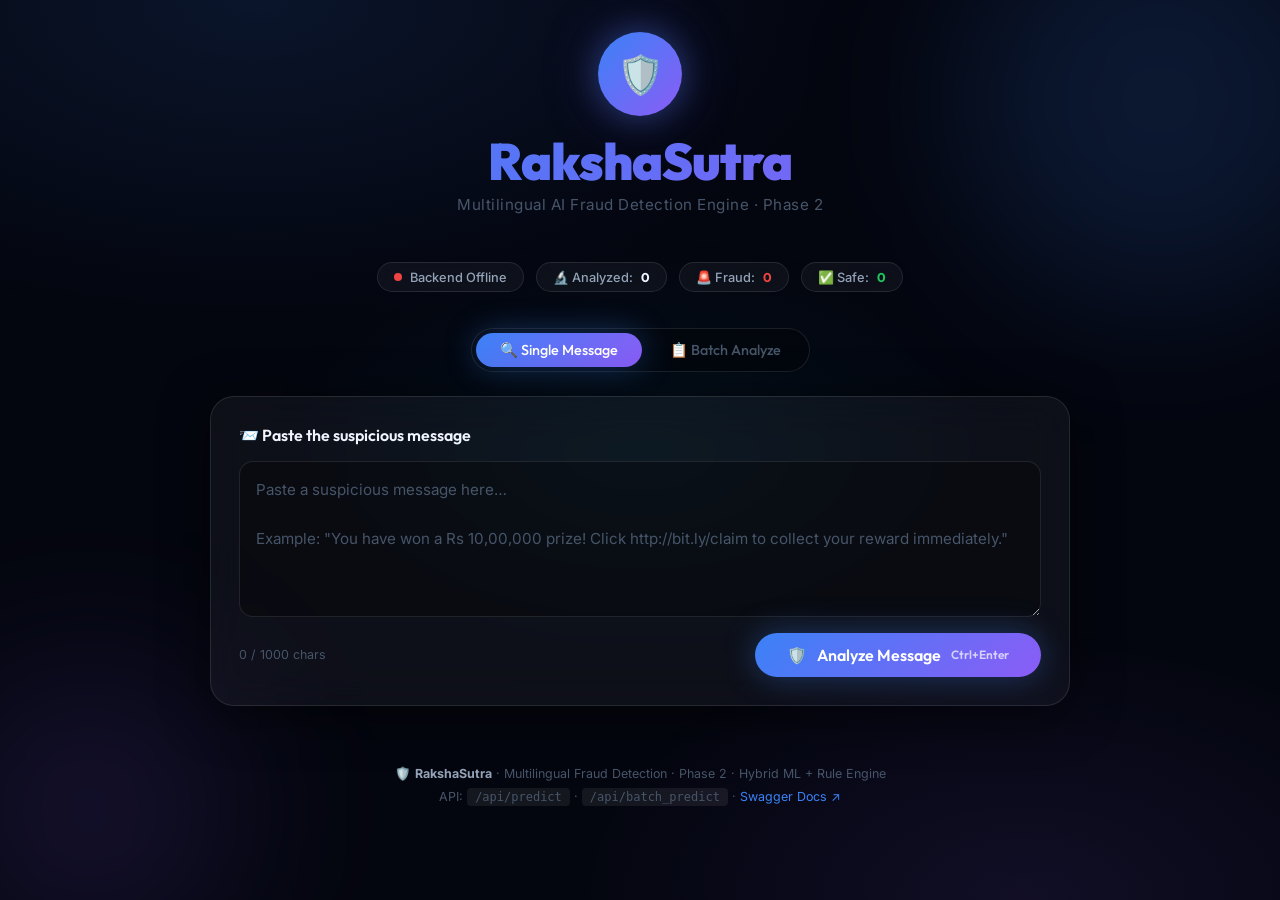
==== commit 37488592: "Update static folder with latest files" ====
--- a/static/index.html
+++ b/static/index.html
@@ -3,514 +3,303 @@
 <head>
   <meta charset="UTF-8" />
   <meta name="viewport" content="width=device-width, initial-scale=1.0" />
-  <title>RakshaSutra — Hybrid Multilingual Fraud Intelligence Platform</title>
-  <link rel="preconnect" href="https://fonts.googleapis.com" />
-  <link rel="preconnect" href="https://fonts.gstatic.com" crossorigin />
-  <!-- Upgraded font: Clash Display (bold display) + Cabinet Grotesk (body) via Google approximation -->
-  <link href="https://fonts.googleapis.com/css2?family=Syne:wght@400;600;700;800&family=DM+Sans:ital,opsz,wght@0,9..40,300;0,9..40,400;0,9..40,500;1,9..40,300&display=swap" rel="stylesheet" />
-  <link rel="stylesheet" href="style.css" />
+  <title>RakshaSutra — AI Fraud Detection Shield</title>
+  <meta name="description" content="RakshaSutra: Multilingual AI-powered fraud and spam message detector with real-time explainability." />
+  <link rel="stylesheet" href="/static/style.css" />
+  <link rel="icon" href="data:image/svg+xml,<svg xmlns='http://www.w3.org/2000/svg' viewBox='0 0 100 100'><text y='.9em' font-size='90'>🛡️</text></svg>" />
 </head>
 <body>
 
-  <!-- ══ PAGE LOADER ════════════════════════════════════════════════ -->
-  <div class="page-loader" id="pageLoader">
-    <div class="loader-inner">
-      <span class="loader-logo">RakshaSutra</span>
-      <div class="loader-bar"><div class="loader-bar__fill"></div></div>
+<!-- Ambient orbs -->
+<div class="orb orb-1"></div>
+<div class="orb orb-2"></div>
+
+<div class="wrapper">
+
+  <!-- ══════════════ HEADER ══════════════ -->
+  <header>
+    <div class="logo-ring">🛡️</div>
+    <h1 class="brand-title">RakshaSutra</h1>
+    <p class="brand-sub">Multilingual AI Fraud Detection Engine · Phase 2</p>
+  </header>
+
+  <!-- ══════════════ STATUS BAR ══════════════ -->
+  <div class="status-bar">
+    <div class="status-pill">
+      <span class="status-dot" id="status-dot-api"></span>
+      <span id="status-label-api">Connecting…</span>
+    </div>
+    <div class="status-pill">
+      🔬 Analyzed: <span class="stat-num" id="stat-total">0</span>
+    </div>
+    <div class="status-pill">
+      🚨 Fraud: <span class="stat-num" style="color:var(--fraud)" id="stat-fraud">0</span>
+    </div>
+    <div class="status-pill">
+      ✅ Safe: <span class="stat-num" style="color:var(--safe)" id="stat-safe">0</span>
     </div>
   </div>
 
-  <!-- ══ CURSOR GLOW ════════════════════════════════════════════════ -->
-  <div class="cursor-glow" id="cursorGlow"></div>
-
-  <!-- ═══════════════════════════════ NAVBAR ═══════════════════════════════ -->
-  <header class="navbar" id="navbar">
-    <div class="navbar__inner">
-      <a href="#" class="navbar__logo">
-        <!-- Animated shield logo mark -->
-        <span class="logo__mark">
-          <svg width="28" height="28" viewBox="0 0 28 28" fill="none">
-            <path d="M14 2L4 6.5V13C4 18.55 8.33 23.74 14 25C19.67 23.74 24 18.55 24 13V6.5L14 2Z" fill="url(#shieldGrad)" stroke="rgba(255,255,255,0.2)" stroke-width="0.5"/>
-            <path d="M10 14l3 3 5-5" stroke="white" stroke-width="1.5" stroke-linecap="round" stroke-linejoin="round"/>
-            <defs>
-              <linearGradient id="shieldGrad" x1="4" y1="2" x2="24" y2="25" gradientUnits="userSpaceOnUse">
-                <stop stop-color="#E63946"/>
-                <stop offset="1" stop-color="#1D84FF"/>
-              </linearGradient>
-            </defs>
+  <!-- ══════════════ TABS ══════════════ -->
+  <div class="tabs" role="tablist">
+    <button class="tab-btn active" data-tab="single" role="tab"
+            onclick="switchTab('single')">🔍 Single Message</button>
+    <button class="tab-btn" data-tab="batch" role="tab"
+            onclick="switchTab('batch')">📋 Batch Analyze</button>
+  </div>
+
+  <!-- ══════════════ SINGLE TAB ══════════════ -->
+  <div id="single-panel">
+
+    <!-- Input card -->
+    <div class="card input-card">
+      <div class="card-title">📨 Paste the suspicious message</div>
+      <textarea
+        id="msg-input"
+        class="msg-textarea"
+        rows="5"
+        maxlength="1000"
+        placeholder="Paste a suspicious SMS, WhatsApp, or email message here…"
+        oninput="updateCharCount()"
+      ></textarea>
+      <div class="input-footer">
+        <span class="char-count" id="char-count">0 / 1000 chars</span>
+        <button class="btn-analyze" id="analyze-btn" onclick="analyzeMessage()">
+          <span class="btn-icon">🛡️</span>
+          <span class="btn-spin">⏳</span>
+          Analyze Message
+          <small style="opacity:.7;font-size:.75rem">Ctrl+Enter</small>
+        </button>
+      </div>
+    </div>
+
+    <!-- ─── RESULTS PANEL ─── -->
+    <div id="results-panel">
+
+      <!-- Risk gauge + Status -->
+      <div class="card" style="margin-bottom:20px">
+        <div class="gauge-section">
+          <!-- Gauge -->
+          <div class="gauge-wrap">
+            <svg class="gauge-svg" width="180" height="180" viewBox="0 0 120 120">
+              <!-- Background track (270° arc) -->
+              <circle class="gauge-track"
+                      cx="60" cy="60" r="45"
+                      stroke-dasharray="212 283"
+                      stroke-dashoffset="-35"
+                      transform="rotate(135 60 60)" />
+              <!-- Fill arc -->
+              <circle class="gauge-fill"
+                      cx="60" cy="60" r="45"
+                      stroke-dasharray="283"
+                      stroke-dashoffset="283"
+                      transform="rotate(135 60 60)" />
+              <!-- Score text -->
+              <text class="gauge-score-text" x="60" y="58" id="gauge-score">0</text>
+              <text class="gauge-label-text" x="60" y="74">Risk Score</text>
+            </svg>
+            <div class="gauge-sub">Out of 100 · Threshold: 65 = Fraud</div>
+          </div>
+
+          <!-- Status + quick details -->
+          <div>
+            <div id="status-badge" class="status-badge-lg safe">
+              <span class="badge-pulse"></span>
+              ✅ Safe
+            </div>
+            <div class="detail-grid">
+              <div class="detail-item">
+                <div class="detail-label">Risk Score</div>
+                <div class="detail-value" id="d-risk">—</div>
+              </div>
+              <div class="detail-item">
+                <div class="detail-label">Language</div>
+                <div class="detail-value" id="d-lang">—</div>
+              </div>
+              <div class="detail-item">
+                <div class="detail-label">ML Confidence</div>
+                <div class="detail-value" id="d-ml">—</div>
+              </div>
+              <div class="detail-item">
+                <div class="detail-label">Rule Score</div>
+                <div class="detail-value" id="d-rule">—</div>
+              </div>
+            </div>
+          </div>
+        </div>
+      </div>
+
+      <!-- Language banner -->
+      <div class="lang-badge" id="lang-banner" style="margin-bottom:20px">
+        🌐 Detected language: <strong>—</strong>
+      </div>
+
+      <!-- Progress bars: ML + Rule -->
+      <div class="card bar-section" style="margin-bottom:20px">
+        <div class="card-title">📊 Score Components</div>
+
+        <div class="bar-item">
+          <div class="bar-header">
+            <span class="bar-name">🤖 ML Model Confidence</span>
+            <span class="bar-pct" id="bar-ml-pct">0%</span>
+          </div>
+          <div class="bar-track">
+            <div class="bar-fill ml" id="bar-ml-fill"></div>
+          </div>
+        </div>
+
+        <div class="bar-item">
+          <div class="bar-header">
+            <span class="bar-name">📐 Rule Engine Score</span>
+            <span class="bar-pct" id="bar-rule-pct">0 / 60</span>
+          </div>
+          <div class="bar-track">
+            <div class="bar-fill rule" id="bar-rule-fill"></div>
+          </div>
+        </div>
+      </div>
+
+      <!-- Donut breakdown -->
+      <div class="card" style="margin-bottom:20px">
+        <div class="card-title">🧩 Score Breakdown</div>
+        <div class="breakdown-section">
+          <!-- Donut SVG (r=40 → C=251) -->
+          <svg class="donut-svg" width="140" height="140" viewBox="0 0 100 100">
+            <circle class="donut-bg"   cx="50" cy="50" r="40"
+                    stroke-dasharray="251 251" stroke-dashoffset="0"
+                    transform="rotate(-90 50 50)" />
+            <circle class="donut-ml"   cx="50" cy="50" r="40"
+                    stroke-dasharray="0 251"
+                    transform="rotate(-90 50 50)" />
+            <circle class="donut-rule" cx="50" cy="50" r="40"
+                    stroke-dasharray="0 251"
+                    transform="rotate(-90 50 50)" />
+            <text class="donut-center-label" x="50" y="47" id="donut-center">0</text>
+            <text class="donut-center-sub"   x="50" y="59">Total</text>
           </svg>
-        </span>
-        RakshaSutra
-      </a>
-      <nav class="navbar__nav">
-        <a href="index.html" class="nav__link nav__link--active">Home</a>
-        <a href="analyzer.html" class="nav__link">Analyzer</a>
-        <a href="dashboard.html" class="nav__link">Dashboard</a>
-        <a href="awareness.html" class="nav__link">Awareness</a>
-      </nav>
-      <!-- Mobile menu button -->
-      <button class="navbar__hamburger" id="hamburger" aria-label="Toggle menu">
-        <span></span><span></span><span></span>
+
+          <div class="breakdown-legend">
+            <div class="legend-item">
+              <div class="legend-dot" style="background:#3b82f6"></div>
+              <div class="legend-info">
+                <div class="legend-name">ML Component (max 55)</div>
+                <div class="legend-val" id="legend-ml-val">—</div>
+              </div>
+            </div>
+            <div class="legend-item">
+              <div class="legend-dot" style="background:#f59e0b"></div>
+              <div class="legend-info">
+                <div class="legend-name">Rule Component (max 60)</div>
+                <div class="legend-val" id="legend-rule-val">—</div>
+              </div>
+            </div>
+            <div style="margin-top:8px;font-size:.78rem;color:var(--text-muted);line-height:1.5">
+              Combined cap: 100 · Fraud ≥ 65 · Suspicious ≥ 35
+            </div>
+          </div>
+        </div>
+      </div>
+
+      <!-- Flags -->
+      <div class="card flags-section" style="margin-bottom:20px">
+        <div class="card-title">🚩 Threat Flags Detected</div>
+        <div class="flags-grid" id="flags-container">
+          <span class="no-flags">Run analysis to see flags</span>
+        </div>
+      </div>
+
+      <!-- Reasons -->
+      <div class="card" style="margin-bottom:20px">
+        <div class="card-title">💡 Explainability — Why this score?</div>
+        <ul class="reasons-list" id="reasons-list">
+          <li class="reason-item"><span class="reason-dot"></span>Run analysis to see reasons</li>
+        </ul>
+      </div>
+
+      <!-- Verdict -->
+      <div id="verdict-card" class="verdict-card safe">
+        <span class="verdict-icon">🛡️</span>Run analysis to see the AI verdict.
+      </div>
+
+    </div><!-- /results-panel -->
+  </div><!-- /single-panel -->
+
+  <!-- ══════════════ BATCH TAB ══════════════ -->
+  <div id="batch-panel" style="display:none">
+    <div class="card">
+      <div class="card-title">📋 Batch Message Analyzer</div>
+      <p class="batch-info">Enter one message per line (max 50 messages). All will be analyzed simultaneously.</p>
+      <textarea
+        class="batch-textarea"
+        id="batch-input"
+        rows="8"
+        placeholder="You have won a lottery! Click http://bit.ly/claim now
+Urgent: Your bank account will be blocked. Call 9876543210
+Hi, are you free for dinner tonight?"
+      ></textarea>
+      <button class="btn-batch" id="batch-btn" onclick="batchAnalyze()">
+        🔍 Analyze Batch
       </button>
     </div>
-    <!-- Mobile nav drawer -->
-    <div class="navbar__mobile-drawer" id="mobileDrawer">
-      <a href="index.html" class="nav__link nav__link--active">Home</a>
-      <a href="analyzer.html" class="nav__link">Analyzer</a>
-      <a href="dashboard.html" class="nav__link">Dashboard</a>
-      <a href="awareness.html" class="nav__link">Awareness</a>
-    </div>
-  </header>
-
-  <main>
-
-    <!-- ═══════════════════════════════ HERO ═══════════════════════════════ -->
-    <section class="hero" id="hero">
-      <!-- Animated grid -->
-      <div class="hero__bg-grid"></div>
-
-      <!-- Animated noise texture overlay -->
-      <div class="hero__noise"></div>
-
-      <!-- Floating orbs — now animated -->
-      <div class="hero__gradient-orb hero__gradient-orb--left"></div>
-      <div class="hero__gradient-orb hero__gradient-orb--right"></div>
-      <div class="hero__gradient-orb hero__gradient-orb--center"></div>
-
-      <!-- Animated floating particles -->
-      <canvas class="hero__particles" id="particleCanvas"></canvas>
-
-      <div class="hero__content reveal-up">
-        <!-- Live status badge -->
-
-        <h1 class="hero__title">
-          <span class="hero__title-line">Raksha</span><span class="hero__title-accent">Sutra</span>
-        </h1>
-        <p class="hero__punchline">Weaving Protection into the Digital World</p>
-        <p class="hero__description">
-          A hybrid multilingual platform that detects scam messages, decodes psychological manipulation,
-          and maps fraud patterns across India — in real time.
-        </p>
-
-        <div class="hero__cta-group">
-          <a href="analyzer.html" class="btn btn--primary">
-            <span class="btn__icon">⚡</span>
-            Try Fraud Analyzer
-            <span class="btn__arrow">→</span>
-          </a>
-          <a href="dashboard.html" class="btn btn--ghost">View Dashboard →</a>
-        </div>
-
-        <!-- Stats bar with glassmorphism -->
-        <div class="hero__stats">
-          <div class="stat">
-            <span class="stat__value counter" data-target="8">0</span>
-            <span class="stat__label">Languages Supported</span>
-          </div>
-          <div class="stat__divider"></div>
-          <div class="stat">
-            <span class="stat__value counter" data-target="5">0</span>
-            <span class="stat__label">Scam Categories</span>
-          </div>
-          <div class="stat__divider"></div>
-          <div class="stat">
-            <span class="stat__value counter" data-target="8">0</span>
-            <span class="stat__label">Fraud Types Detected</span>
-          </div>
-        </div>
-
-        <!-- Floating trust badges -->
-        <div class="hero__trust-row">
-          <span class="trust__badge">🇮🇳 India-First</span>
-          <span class="trust__badge">🔒 Explainable AI</span>
-          <span class="trust__badge">⚡ Real-time</span>
-        </div>
-      </div>
-
-      <!-- Scroll indicator -->
-      <div class="hero__scroll-indicator">
-        <div class="scroll-line"></div>
-        <span>Scroll</span>
-      </div>
-    </section>
-
-    <!-- ═══════════════════════════════ TICKER ══════════════════════════════ -->
-    <div class="ticker-wrap">
-      <div class="ticker-track">
-        <span class="ticker-item">🔴 UPI Fraud Alert · Rajasthan</span>
-        <span class="ticker-sep">·</span>
-        <span class="ticker-item">⚠️ Phishing Campaign · Mumbai</span>
-        <span class="ticker-sep">·</span>
-        <span class="ticker-item">🔴 KYC Impersonation · Delhi NCR</span>
-        <span class="ticker-sep">·</span>
-        <span class="ticker-item">⚠️ Job Scam Surge · Bangalore</span>
-        <span class="ticker-sep">·</span>
-        <span class="ticker-item">🔴 Lottery Fraud · Hyderabad</span>
-        <span class="ticker-sep">·</span>
-        <span class="ticker-item">⚠️ Loan Scam Activity · Chennai</span>
-        <span class="ticker-sep">·</span>
-        <span class="ticker-item">🔴 OTP Hijacking · Pune</span>
-        <span class="ticker-sep">·</span>
-        <!-- Duplicate for seamless loop -->
-        <span class="ticker-item">🔴 UPI Fraud Alert · Rajasthan</span>
-        <span class="ticker-sep">·</span>
-        <span class="ticker-item">⚠️ Phishing Campaign · Mumbai</span>
-        <span class="ticker-sep">·</span>
-        <span class="ticker-item">🔴 KYC Impersonation · Delhi NCR</span>
-        <span class="ticker-sep">·</span>
-        <span class="ticker-item">⚠️ Job Scam Surge · Bangalore</span>
-        <span class="ticker-sep">·</span>
-        <span class="ticker-item">🔴 Lottery Fraud · Hyderabad</span>
-        <span class="ticker-sep">·</span>
-      </div>
-    </div>
-
-    <!-- ═══════════════════════════════ PROBLEM ══════════════════════════════ -->
-    <section class="section problem" id="problem">
-      <div class="container">
-        <div class="section__label reveal-up">The Challenge</div>
-        <h2 class="section__title reveal-up" style="--delay:0.1s">The Growing Digital Fraud Crisis</h2>
-        <p class="section__lead reveal-up" style="--delay:0.2s">
-          India reported over 3 million cybercrime cases in 2025 alone. As digital payments
-          and internet access expand rapidly, fraudsters are exploiting linguistic diversity
-          and psychological vulnerabilities at an unprecedented scale.
-        </p>
-        <div class="problem__highlights">
-          <div class="highlight__item reveal-left" style="--delay:0.1s">
-            <span class="highlight__icon">📈</span>
-            <div>
-              <strong>Exponential growth</strong> — Digital fraud cases in India grew 45% year-over-year,
-              with UPI and OTP scams leading the surge.
-            </div>
-            <div class="highlight__glow"></div>
-          </div>
-          <div class="highlight__item reveal-left" style="--delay:0.2s">
-            <span class="highlight__icon">🌐</span>
-            <div>
-              <strong>Multilingual blind spots</strong> — Existing tools fail to detect scams in regional languages.
-            </div>
-            <div class="highlight__glow"></div>
-          </div>
-          <div class="highlight__item reveal-left" style="--delay:0.3s">
-            <span class="highlight__icon">🧠</span>
-            <div>
-              <strong>Psychological manipulation</strong> — Scammers leverage urgency, fear, and authority
-              triggers that rule-based systems cannot identify.
-            </div>
-            <div class="highlight__glow"></div>
-          </div>
-        </div>
-      </div>
-    </section>
-
-    <!-- ═══════════════════════════════ SOLUTION ═════════════════════════════ -->
-    <section class="section solution" id="solution">
-      <div class="container">
-        <div class="section__label reveal-up">Our Approach</div>
-        <h2 class="section__title reveal-up" style="--delay:0.1s">Our Hybrid Protection Framework</h2>
-        <p class="section__lead reveal-up" style="--delay:0.2s">
-          RakshaSutra combines machine learning precision with rule-based explainability
-          to build a layered defense that adapts to evolving fraud patterns.
-        </p>
-        <div class="solution__grid">
-          <div class="solution__card reveal-up" style="--delay:0.1s">
-            <div class="solution__card-num">01</div>
-            <div class="solution__card-icon">🤖</div>
-            <h3 class="solution__card-title">ML Detection</h3>
-            <p class="solution__card-desc">
-              Fine-tuned transformer models trained on Indian multilingual fraud datasets
-              classify messages with contextual accuracy.
-            </p>
-            <div class="solution__card-shimmer"></div>
-          </div>
-          <div class="solution__card reveal-up" style="--delay:0.2s">
-            <div class="solution__card-num">02</div>
-            <div class="solution__card-icon">🧠</div>
-            <h3 class="solution__card-title">Psychological Pattern Analysis</h3>
-            <p class="solution__card-desc">
-              Identifies manipulation triggers — urgency, fear, impersonation, reward baiting —
-              using NLP behavioral markers.
-            </p>
-            <div class="solution__card-shimmer"></div>
-          </div>
-          <div class="solution__card reveal-up" style="--delay:0.3s">
-            <div class="solution__card-num">03</div>
-            <div class="solution__card-icon">📊</div>
-            <h3 class="solution__card-title">Risk Scoring Engine</h3>
-            <p class="solution__card-desc">
-              Generates an explainable composite risk score combining ML confidence,
-              rule matches, and psycholinguistic signals.
-            </p>
-            <div class="solution__card-shimmer"></div>
-          </div>
-          <div class="solution__card reveal-up" style="--delay:0.4s">
-            <div class="solution__card-num">04</div>
-            <div class="solution__card-icon">🗺️</div>
-            <h3 class="solution__card-title">Fraud Visualization</h3>
-            <p class="solution__card-desc">
-              Interactive geospatial and categorical dashboards reveal fraud density,
-              trend spikes, and regional hotspots across India.
-            </p>
-            <div class="solution__card-shimmer"></div>
-          </div>
-        </div>
-      </div>
-    </section>
-
-    <!-- ═══════════════════════════════ FEATURES ══════════════════════════════ -->
-    <section class="section features" id="features">
-      <div class="container">
-        <div class="section__label reveal-up">Capabilities</div>
-        <h2 class="section__title reveal-up" style="--delay:0.1s">Key Features</h2>
-        <div class="features__grid">
-
-          <div class="feature__card reveal-up" style="--delay:0.05s">
-            <div class="feature__icon-wrap feature__icon-wrap--red">🌏</div>
-            <h3 class="feature__title">Multilingual Fraud Detection</h3>
-            <p class="feature__desc">Detects scams in English, Hindi, and Hinglish with equal precision.</p>
-            <div class="feature__card-line"></div>
-          </div>
-
-          <div class="feature__card reveal-up" style="--delay:0.1s">
-            <div class="feature__icon-wrap feature__icon-wrap--blue">⚙️</div>
-            <h3 class="feature__title">Hybrid ML + Rule Engine</h3>
-            <p class="feature__desc">Combines probabilistic ML models with deterministic rule sets for layered resilience.</p>
-            <div class="feature__card-line"></div>
-          </div>
-
-          <div class="feature__card reveal-up" style="--delay:0.15s">
-            <div class="feature__icon-wrap feature__icon-wrap--green">🔍</div>
-            <h3 class="feature__title">Explainable Risk Scoring</h3>
-            <p class="feature__desc">Every risk score comes with human-readable contributing factors.</p>
-            <div class="feature__card-line"></div>
-          </div>
-
-          <div class="feature__card reveal-up" style="--delay:0.2s">
-            <div class="feature__icon-wrap feature__icon-wrap--purple">🗺️</div>
-            <h3 class="feature__title">Fraud Density Visualization</h3>
-            <p class="feature__desc">Geospatial heatmaps show fraud concentration, trends, and temporal spikes by region.</p>
-            <div class="feature__card-line"></div>
-          </div>
-
-          <div class="feature__card reveal-up" style="--delay:0.25s">
-            <div class="feature__icon-wrap feature__icon-wrap--amber">🏷️</div>
-            <h3 class="feature__title">Category-Based Detection</h3>
-            <p class="feature__desc">Classifies fraud into 8 categories: phishing, impersonation, lottery, UPI, job, loan, KYC, and more.</p>
-            <div class="feature__card-line"></div>
-          </div>
-
-          <div class="feature__card reveal-up" style="--delay:0.3s">
-            <div class="feature__icon-wrap feature__icon-wrap--teal">📚</div>
-            <h3 class="feature__title">Scam Awareness Module</h3>
-            <p class="feature__desc">Contextual educational nudges help users recognize and report fraud patterns themselves.</p>
-            <div class="feature__card-line"></div>
-          </div>
-
-        </div>
-      </div>
-    </section>
-
-    <!-- ═══════════════════════════════ WHY DIFFERENT ══════════════════════════ -->
-    <section class="section why" id="why">
-      <div class="container">
-        <div class="why__inner">
-          <div class="why__left reveal-left">
-            <div class="section__label">Differentiation</div>
-            <h2 class="section__title">Why RakshaSutra is Different</h2>
-            <p class="section__lead">
-              Built ground-up for India's digital landscape — not adapted from
-              Western fraud tools that miss local context.
-            </p>
-            <a href="analyzer.html" class="btn btn--primary" style="margin-top:8px;">Try It Free →</a>
-          </div>
-          <div class="why__right">
-            <div class="why__point reveal-right" style="--delay:0.1s">
-              <div class="why__point-icon-wrap">🇮🇳</div>
-              <div>
-                <h4>Indian Ecosystem Focus</h4>
-                <p>Trained on Indian fraud datasets, regional languages, and India-specific scam vectors like UPI spoofing and KYC fraud.</p>
-              </div>
-            </div>
-            <div class="why__point reveal-right" style="--delay:0.2s">
-              <div class="why__point-icon-wrap">🔎</div>
-              <div>
-                <h4>Transparent AI</h4>
-                <p>Every detection decision is explainable with contributing factors — building user trust and regulatory compliance readiness.</p>
-              </div>
-            </div>
-            <div class="why__point reveal-right" style="--delay:0.3s">
-              <div class="why__point-icon-wrap">🏗️</div>
-              <div>
-                <h4>Layered Architecture</h4>
-                <p>No single point of failure. ML, rules, and psycholinguistics reinforce each other in a three-layer defense model.</p>
-              </div>
-            </div>
-            <div class="why__point reveal-right" style="--delay:0.4s">
-              <div class="why__point-icon-wrap">📡</div>
-              <div>
-                <h4>Scalable System Design</h4>
-                <p>Microservices-ready pipeline that scales from individual message checks to enterprise-grade bulk fraud screening.</p>
-              </div>
-            </div>
-          </div>
-        </div>
-      </div>
-    </section>
-
-    <!-- ═══════════════════════════════ CTA BAND ══════════════════════════════ -->
-    <section class="cta-band reveal-up">
-      <div class="cta-band__orb cta-band__orb--l"></div>
-      <div class="cta-band__orb cta-band__orb--r"></div>
-      <div class="cta-band__noise"></div>
-      <div class="container cta-band__inner">
-        <div class="cta-band__text">
-          <h2>Protect yourself from digital fraud today.</h2>
-          <p>Paste any suspicious message and get instant AI-powered analysis.</p>
-        </div>
-        <div class="cta-band__actions">
-          <a href="analyzer.html" class="btn btn--primary btn--lg">⚡ Start Analyzing</a>
-          <a href="awareness.html" class="btn btn--ghost btn--lg btn--ghost-light">Learn About Scams →</a>
-        </div>
-      </div>
-    </section>
-
-  </main>
-
-  <!-- ═══════════════════════════════ FOOTER ═══════════════════════════════ -->
-  <footer class="footer">
-    <div class="container">
-      <div class="footer__inner">
-        <div class="footer__brand">
-          <svg width="20" height="20" viewBox="0 0 28 28" fill="none" style="flex-shrink:0">
-            <path d="M14 2L4 6.5V13C4 18.55 8.33 23.74 14 25C19.67 23.74 24 18.55 24 13V6.5L14 2Z" fill="url(#footerShield)"/>
-            <path d="M10 14l3 3 5-5" stroke="white" stroke-width="1.5" stroke-linecap="round" stroke-linejoin="round"/>
-            <defs>
-              <linearGradient id="footerShield" x1="4" y1="2" x2="24" y2="25" gradientUnits="userSpaceOnUse">
-                <stop stop-color="#E63946"/>
-                <stop offset="1" stop-color="#1D84FF"/>
-              </linearGradient>
-            </defs>
-          </svg>
-          <span class="footer__name">RakshaSutra</span>
-        </div>
-        <div class="footer__meta">
-          <span class="footer__sep">·</span>
-          <span>Team RakshaSutra</span>
-          <span class="footer__sep">·</span>
-        
-        </div>
-      </div>
+
+    <!-- Batch results -->
+    <div id="batch-results" style="display:none;margin-top:24px">
+      <div class="batch-summary">
+        <div class="batch-stat">
+          <div class="batch-stat-num" id="b-total">0</div>
+          <div class="batch-stat-lbl">Total</div>
+        </div>
+        <div class="batch-stat" style="border-color:rgba(239,68,68,.3)">
+          <div class="batch-stat-num" style="color:var(--fraud)" id="b-fraud">0</div>
+          <div class="batch-stat-lbl">🚨 Fraud</div>
+        </div>
+        <div class="batch-stat" style="border-color:rgba(245,158,11,.3)">
+          <div class="batch-stat-num" style="color:var(--warn)" id="b-susp">0</div>
+          <div class="batch-stat-lbl">⚠️ Suspicious</div>
+        </div>
+        <div class="batch-stat" style="border-color:rgba(34,197,94,.3)">
+          <div class="batch-stat-num" style="color:var(--safe)" id="b-safe">0</div>
+          <div class="batch-stat-lbl">✅ Safe</div>
+        </div>
+      </div>
+
+      <div class="table-wrap">
+        <table>
+          <thead>
+            <tr>
+              <th>#</th>
+              <th>Message</th>
+              <th>Status</th>
+              <th>Risk</th>
+              <th>ML Conf.</th>
+              <th>Language</th>
+              <th>Top Flags</th>
+            </tr>
+          </thead>
+          <tbody id="batch-tbody"></tbody>
+        </table>
+      </div>
+    </div>
+  </div><!-- /batch-panel -->
+
+  <!-- ══════════════ FOOTER ══════════════ -->
+  <footer style="text-align:center;margin-top:60px;font-size:.78rem;color:var(--text-muted)">
+    <div style="margin-bottom:8px">
+      🛡️ <strong style="color:var(--text-b)">RakshaSutra</strong> · 
+      Multilingual Fraud Detection · Phase 2 · 
+      Hybrid ML + Rule Engine
+    </div>
+    <div>API: <code style="background:rgba(255,255,255,.07);padding:2px 8px;border-radius:4px;font-size:.75rem">/api/predict</code> · 
+         <code style="background:rgba(255,255,255,.07);padding:2px 8px;border-radius:4px;font-size:.75rem">/api/batch_predict</code> · 
+         <a href="/docs" style="color:var(--accent-blue);text-decoration:none">Swagger Docs ↗</a>
     </div>
   </footer>
 
-  <script>
-    /* ══ PAGE LOADER ════════════════════════════════════════════ */
-    window.addEventListener('load', () => {
-      const loader = document.getElementById('pageLoader');
-      setTimeout(() => {
-        loader.classList.add('loaded');
-        setTimeout(() => loader.remove(), 600);
-      }, 900);
-    });
-
-    /* ══ NAVBAR SCROLL ══════════════════════════════════════════ */
-    window.addEventListener('scroll', () => {
-      document.getElementById('navbar').classList.toggle('scrolled', window.scrollY > 10);
-    });
-
-    /* ══ MOBILE HAMBURGER ═══════════════════════════════════════ */
-    const hamburger = document.getElementById('hamburger');
-    const drawer = document.getElementById('mobileDrawer');
-    hamburger.addEventListener('click', () => {
-      hamburger.classList.toggle('open');
-      drawer.classList.toggle('open');
-    });
-
-    /* ══ CURSOR GLOW ════════════════════════════════════════════ */
-    const glow = document.getElementById('cursorGlow');
-    document.addEventListener('mousemove', (e) => {
-      glow.style.left = e.clientX + 'px';
-      glow.style.top  = e.clientY + 'px';
-    });
-
-    /* ══ PARTICLE CANVAS ════════════════════════════════════════ */
-    const canvas = document.getElementById('particleCanvas');
-    if (canvas) {
-      const ctx = canvas.getContext('2d');
-      let W, H, particles = [];
-      function resize() {
-        W = canvas.width  = canvas.offsetWidth;
-        H = canvas.height = canvas.offsetHeight;
-      }
-      resize();
-      window.addEventListener('resize', resize);
-
-      class Particle {
-        constructor() { this.reset(); }
-        reset() {
-          this.x  = Math.random() * W;
-          this.y  = Math.random() * H;
-          this.r  = Math.random() * 1.4 + 0.4;
-          this.vx = (Math.random() - 0.5) * 0.3;
-          this.vy = (Math.random() - 0.5) * 0.3;
-          this.a  = Math.random() * 0.45 + 0.1;
-          this.color = Math.random() > 0.5 ? '230,57,70' : '29,132,255';
-        }
-        update() {
-          this.x += this.vx; this.y += this.vy;
-          if (this.x < 0 || this.x > W || this.y < 0 || this.y > H) this.reset();
-        }
-        draw() {
-          ctx.beginPath();
-          ctx.arc(this.x, this.y, this.r, 0, Math.PI * 2);
-          ctx.fillStyle = `rgba(${this.color},${this.a})`;
-          ctx.fill();
-        }
-      }
-
-      for (let i = 0; i < 80; i++) particles.push(new Particle());
-
-      (function loop() {
-        ctx.clearRect(0, 0, W, H);
-        particles.forEach(p => { p.update(); p.draw(); });
-        requestAnimationFrame(loop);
-      })();
-    }
-
-    /* ══ SCROLL REVEAL ══════════════════════════════════════════ */
-    const revealEls = document.querySelectorAll('.reveal-up, .reveal-left, .reveal-right');
-    const io = new IntersectionObserver((entries) => {
-      entries.forEach(e => {
-        if (e.isIntersecting) {
-          const el = e.target;
-          const delay = el.style.getPropertyValue('--delay') || '0s';
-          el.style.transitionDelay = delay;
-          el.classList.add('revealed');
-          io.unobserve(el);
-        }
-      });
-    }, { threshold: 0.12 });
-    revealEls.forEach(el => io.observe(el));
-
-    /* ══ COUNTER ANIMATION ══════════════════════════════════════ */
-    const counters = document.querySelectorAll('.counter');
-    const cio = new IntersectionObserver((entries) => {
-      entries.forEach(e => {
-        if (e.isIntersecting) {
-          const el = e.target;
-          const target = parseInt(el.dataset.target);
-          let current = 0;
-          const step = target / 30;
-          const timer = setInterval(() => {
-            current = Math.min(current + step, target);
-            el.textContent = Math.round(current);
-            if (current >= target) clearInterval(timer);
-          }, 40);
-          cio.unobserve(el);
-        }
-      });
-    }, { threshold: 0.5 });
-    counters.forEach(el => cio.observe(el));
-  </script>
+</div><!-- /wrapper -->
+
+<!-- Error toast -->
+<div class="toast" role="alert" aria-live="assertive"></div>
+
+<script src="/static/app.js"></script>
 </body>
 </html>
--- a/static/style.css
+++ b/static/style.css
@@ -1,1572 +1,618 @@
-/* ═══════════════════════════════════════════════════════════════
-   RakshaSutra — Enhanced Stylesheet v2.0
-   ✦ Glassmorphism cards
-   ✦ Magnetic hover effects
-   ✦ Scroll reveal animations
-   ✦ Animated gradient orbs
-   ✦ Particle canvas hero
-   ✦ Ticker bar
-   ✦ Counter animations
-   ✦ Improved typography
-   ═══════════════════════════════════════════════════════════════ */
-
-/* ── Reset & Base ──────────────────────────────────────────────── */
-*, *::before, *::after {
-  box-sizing: border-box;
-  margin: 0;
-  padding: 0;
-}
-
+/* ─────────────────────────────────────────────
+   RakshaSutra — Premium Dark Glassmorphism UI
+   ───────────────────────────────────────────── */
+@import url('https://fonts.googleapis.com/css2?family=Outfit:wght@300;400;500;600;700;900&family=Inter:wght@300;400;500;600&display=swap');
+
+/* ── Design Tokens ─────────────────────────── */
 :root {
-  --navy:        #07172E;
-  --navy-light:  #0D2444;
-  --navy-mid:    #0F2D54;
-  --crimson:     #E63946;
-  --crimson-dim: rgba(230, 57, 70, 0.12);
-  --crimson-glow:rgba(230, 57, 70, 0.25);
-  --electric:    #1D84FF;
-  --electric-dim:rgba(29, 132, 255, 0.1);
-  --electric-glow:rgba(29, 132, 255, 0.2);
-  --bg:          #F0F3F8;
-  --bg-white:    #FFFFFF;
-  --charcoal:    #141C2A;
-  --muted:       #556070;
-  --border:      rgba(11, 31, 58, 0.09);
-  --border-glass:rgba(255, 255, 255, 0.12);
-
-  --font-display: 'Syne', sans-serif;
-  --font-body:    'DM Sans', sans-serif;
-
-  --radius-sm:  6px;
-  --radius-md:  12px;
-  --radius-lg:  18px;
-  --radius-xl:  24px;
-
-  /* Enhanced shadows */
-  --shadow-sm:        0 2px 8px rgba(7, 23, 46, 0.06);
-  --shadow-card:      0 4px 20px rgba(7, 23, 46, 0.08), 0 1px 4px rgba(7, 23, 46, 0.04);
-  --shadow-card-hover:0 12px 40px rgba(7, 23, 46, 0.15), 0 4px 12px rgba(7, 23, 46, 0.08);
-  --shadow-nav:       0 1px 32px rgba(7, 23, 46, 0.12);
-  --shadow-glow-red:  0 0 40px rgba(230, 57, 70, 0.2);
-  --shadow-glow-blue: 0 0 40px rgba(29, 132, 255, 0.2);
-
-  --transition:       0.24s cubic-bezier(0.4, 0, 0.2, 1);
-  --transition-slow:  0.5s cubic-bezier(0.4, 0, 0.2, 1);
-  --transition-spring:0.4s cubic-bezier(0.34, 1.56, 0.64, 1);
-
-  /* Spacing */
-  --space-1: 8px;
-  --space-2: 16px;
-  --space-3: 24px;
-  --space-4: 32px;
-  --space-5: 48px;
-  --space-6: 64px;
-
-  /* Type scale */
-  --lh-heading: 1.25;
-  --lh-body: 1.65;
-  --fs-body:    1rem;
-  --fs-body-sm: 0.94rem;
-  --fs-small:   0.84rem;
-  --fs-h1:      clamp(38px, 4.8vw, 56px);
-  --fs-h2:      clamp(28px, 3.2vw, 36px);
-  --fs-h3:      clamp(18px, 2.2vw, 22px);
-  --fs-label:   0.7rem;
-}
-
-html {
-  font-size: 18px;
-  scroll-behavior: smooth;
-}
-
-body {
-  font-family: var(--font-body);
-  background-color: var(--bg);
-  color: var(--charcoal);
-  line-height: var(--lh-body);
-  font-size: var(--fs-body);
-  -webkit-font-smoothing: antialiased;
-  text-rendering: optimizeLegibility;
-  overflow-x: hidden;
-}
-
-/* Futuristic crimson cursor across the page (visible, glowing ring + core) */
-html,
-body {
-  cursor: url("data:image/svg+xml,%3Csvg xmlns='http://www.w3.org/2000/svg' width='32' height='32' viewBox='0 0 32 32'%3E%3Cdefs%3E%3CradialGradient id='g' cx='50%25' cy='50%25' r='50%25'%3E%3Cstop offset='0%25' stop-color='%23ffb3b8' stop-opacity='1'/%3E%3Cstop offset='60%25' stop-color='%23e63946' stop-opacity='1'/%3E%3Cstop offset='100%25' stop-color='%23e63946' stop-opacity='0'/%3E%3C/radialGradient%3E%3C/defs%3E%3Ccircle cx='16' cy='16' r='11' fill='url(%23g)'/%3E%3Ccircle cx='16' cy='16' r='6' fill='none' stroke='%23ffffff' stroke-width='1.4' stroke-opacity='0.9'/%3E%3Ccircle cx='16' cy='16' r='2.4' fill='%23e63946'/%3E%3C/svg%3E") 16 16, auto;
-}
-
-/* Ensure interactive elements still feel clickable with the red cursor */
-a,
-button,
-[role="button"],
-input[type="button"],
-input[type="submit"],
-input[type="reset"],
-.btn,
-.nav__link,
-.navbar__hamburger {
-  cursor: pointer;
-}
-
-a { text-decoration: none; color: inherit; }
-p { font-size: 1rem; line-height: var(--lh-body); }
-
-:where(a, button, input, textarea, select):focus-visible {
-  outline: 3px solid var(--electric-dim);
-  outline-offset: 2px;
-}
-
-/* ── Utility ──────────────────────────────────────────────────── */
-.container {
-  max-width: 1280px;
-  margin: 0 auto;
-  padding: 0 28px;
-}
-
-.section {
-  padding: 104px 0;
-}
-
-.section__label {
-  font-family: var(--font-body);
-  font-size: var(--fs-label);
-  font-weight: 600;
-  letter-spacing: 0.16em;
-  text-transform: uppercase;
-  color: var(--crimson);
-  margin-bottom: var(--space-2);
-  display: flex;
-  align-items: center;
-  gap: 8px;
-}
-.section__label::before {
-  content: '';
-  display: inline-block;
-  width: 20px;
-  height: 2px;
-  background: var(--crimson);
-  border-radius: 2px;
-}
-
-.section__title {
-  font-family: var(--font-display);
-  font-size: var(--fs-h2);
-  font-weight: 800;
-  color: var(--navy);
-  line-height: var(--lh-heading);
-  letter-spacing: -0.02em;
-  margin-bottom: var(--space-2);
-}
-
-.section__lead {
-  font-size: 1rem;
-  font-weight: 400;
-  color: var(--muted);
-  max-width: 620px;
-  line-height: 1.78;
-  margin-bottom: var(--space-6);
-}
-
-/* ── Scrollbar ──────────────────────────────────────────────── */
-::-webkit-scrollbar { width: 6px; height: 6px; }
-::-webkit-scrollbar-track { background: var(--bg); }
-::-webkit-scrollbar-thumb {
-  background: rgba(11, 31, 58, 0.18);
-  border-radius: 3px;
-}
-::-webkit-scrollbar-thumb:hover { background: rgba(11, 31, 58, 0.32); }
-
-/* ═══════════════════════════════════════════════════════════════
-   PAGE LOADER
-   ═══════════════════════════════════════════════════════════════ */
-.page-loader {
-  position: fixed;
-  inset: 0;
-  background: var(--navy);
-  z-index: 99999;
-  display: flex;
-  align-items: center;
-  justify-content: center;
-  transition: opacity 0.5s ease, visibility 0.5s ease;
-}
-.page-loader.loaded {
-  opacity: 0;
-  visibility: hidden;
-}
-.loader-inner {
-  text-align: center;
-  display: flex;
-  flex-direction: column;
-  align-items: center;
-  gap: 20px;
-}
-.loader-logo {
-  font-family: var(--font-display);
-  font-size: 28px;
-  font-weight: 800;
-  color: #fff;
-  letter-spacing: -0.02em;
-  animation: loaderPulse 1s ease-in-out infinite;
-}
-.loader-bar {
-  width: 180px;
-  height: 3px;
-  background: rgba(255,255,255,0.1);
-  border-radius: 2px;
-  overflow: hidden;
-}
-.loader-bar__fill {
-  height: 100%;
-  background: linear-gradient(90deg, var(--crimson), var(--electric));
-  border-radius: 2px;
-  animation: loaderBar 0.9s ease-out forwards;
-}
-@keyframes loaderBar {
-  from { width: 0; }
-  to   { width: 100%; }
-}
-@keyframes loaderPulse {
-  0%, 100% { opacity: 1; }
-  50%       { opacity: 0.6; }
-}
-
-/* ═══════════════════════════════════════════════════════════════
-   CURSOR GLOW
-   ═══════════════════════════════════════════════════════════════ */
-.cursor-glow {
-  position: fixed;
-  width: 500px;
-  height: 500px;
-  border-radius: 50%;
-  background: radial-gradient(circle, rgba(29,132,255,0.04) 0%, transparent 70%);
-  pointer-events: none;
-  z-index: 0;
-  transform: translate(-50%, -50%);
-  transition: left 0.08s linear, top 0.08s linear;
-}
-
-/* ═══════════════════════════════════════════════════════════════
-   BUTTONS
-   ═══════════════════════════════════════════════════════════════ */
-.btn {
-  display: inline-flex;
-  align-items: center;
-  gap: 8px;
-  padding: 14px 28px;
-  border-radius: var(--radius-md);
-  font-family: var(--font-body);
-  font-size: 15px;
-  font-weight: 500;
-  cursor: pointer;
-  transition: all var(--transition-spring);
-  white-space: nowrap;
-  line-height: 1.1;
-  position: relative;
-  overflow: hidden;
-  border: none;
-}
-
-/* Shimmer sweep on buttons */
-.btn::after {
-  content: '';
-  position: absolute;
-  top: 0; left: -100%;
-  width: 100%; height: 100%;
-  background: linear-gradient(90deg, transparent, rgba(255,255,255,0.15), transparent);
-  transition: left 0.5s ease;
-}
-.btn:hover::after { left: 100%; }
-
-.btn--primary {
-  background: linear-gradient(135deg, #c8222f 0%, var(--crimson) 50%, #d94435 100%);
-  color: #fff;
-  box-shadow: 0 4px 20px rgba(230, 57, 70, 0.35), 0 1px 3px rgba(0,0,0,0.15);
-}
-.btn--primary:hover {
-  transform: translateY(-2px) scale(1.02);
-  box-shadow: 0 8px 32px rgba(230, 57, 70, 0.45), 0 2px 8px rgba(0,0,0,0.12);
-}
-.btn--primary:active { transform: translateY(0) scale(0.98); }
-
-.btn--ghost {
-  background: transparent;
-  color: var(--navy);
-  border: 1.5px solid var(--border);
-}
-.btn--ghost:hover {
-  background: var(--navy);
-  color: #fff;
-  border-color: var(--navy);
-  transform: translateY(-2px);
-  box-shadow: var(--shadow-card);
-}
-
-.btn--ghost-light {
-  color: rgba(255,255,255,0.8);
-  border-color: rgba(255,255,255,0.2);
-}
-.btn--ghost-light:hover {
-  background: rgba(255,255,255,0.1);
-  color: #fff;
-  border-color: rgba(255,255,255,0.35);
-}
-
-.btn--lg {
-  padding: 16px 36px;
-  font-size: 16px;
-}
-
-.btn__icon { font-size: 16px; }
-.btn__arrow { opacity: 0.7; transition: transform var(--transition); }
-.btn:hover .btn__arrow { transform: translateX(3px); opacity: 1; }
-
-/* ═══════════════════════════════════════════════════════════════
-   NAVBAR
-   ═══════════════════════════════════════════════════════════════ */
-.navbar {
-  position: sticky;
-  top: 0;
-  z-index: 9999;
-  background: rgba(240, 243, 248, 0.82);
-  backdrop-filter: blur(20px) saturate(180%);
-  -webkit-backdrop-filter: blur(20px) saturate(180%);
-  border-bottom: 1px solid var(--border);
-  transition: box-shadow var(--transition), background var(--transition);
-}
-.navbar.scrolled {
-  background: rgba(240, 243, 248, 0.95);
-  box-shadow: var(--shadow-nav);
-}
-.navbar__inner {
-  max-width: 1280px;
-  margin: 0 auto;
-  padding: 0 28px;
-  height: 66px;
-  display: flex;
-  align-items: center;
-  justify-content: space-between;
-  position: relative;
-  z-index: 1;
-}
-.navbar__logo {
-  font-family: var(--font-display);
-  font-size: 20px;
-  font-weight: 800;
-  color: var(--navy);
-  display: flex;
-  align-items: center;
-  gap: 10px;
-  letter-spacing: -0.025em;
-  transition: opacity var(--transition);
-}
-.navbar__logo:hover { opacity: 0.8; }
-
-/* SVG shield replaces the old .logo__mark – keep .logo__mark for other pages */
-.logo__mark {
-  display: inline-flex;
-  align-items: center;
-  justify-content: center;
-  width: 28px;
-  height: 28px;
-  background: linear-gradient(135deg, var(--crimson), var(--electric));
-  border-radius: 6px;
-  position: relative;
-  flex-shrink: 0;
-}
-.logo__mark::after {
-  content: '';
-  position: absolute;
-  inset: 4px;
-  border: 2px solid rgba(255,255,255,0.55);
-  border-radius: 3px;
-}
-.logo__mark--sm { width: 20px; height: 20px; }
-.logo__mark--sm::after { inset: 3px; border-width: 1.5px; }
-
-.navbar__nav {
-  display: flex;
-  align-items: center;
-  gap: 2px;
-  position: relative;
-  z-index: 1;
-}
-.nav__link {
-  display: inline-flex;
-  align-items: center;
-  height: 36px;
-  font-size: 0.92rem;
-  font-weight: 400;
-  color: var(--muted);
-  padding: 0 15px;
-  border-radius: var(--radius-sm);
-  transition: color var(--transition), background var(--transition);
-  letter-spacing: 0.01em;
-}
-.nav__link:hover {
-  color: var(--navy);
-  background: rgba(11, 31, 58, 0.06);
-}
-.nav__link--active {
-  color: var(--navy);
-  font-weight: 600;
-  background: rgba(11, 31, 58, 0.05);
-}
-
-/* Mobile hamburger */
-.navbar__hamburger {
-  display: none;
-  flex-direction: column;
-  gap: 5px;
-  background: none;
-  border: none;
-  cursor: pointer;
-  padding: 4px;
-  z-index: 10;
-}
-.navbar__hamburger span {
-  display: block;
-  width: 22px;
-  height: 2px;
-  background: var(--navy);
-  border-radius: 2px;
-  transition: all 0.3s ease;
-}
-.navbar__hamburger.open span:nth-child(1) { transform: rotate(45deg) translate(5px, 5px); }
-.navbar__hamburger.open span:nth-child(2) { opacity: 0; }
-.navbar__hamburger.open span:nth-child(3) { transform: rotate(-45deg) translate(5px, -5px); }
-
-.navbar__mobile-drawer {
-  display: none;
-  position: absolute;
-  top: 66px; left: 0; right: 0;
-  background: rgba(240, 243, 248, 0.97);
-  backdrop-filter: blur(20px);
-  padding: 16px 28px 24px;
-  flex-direction: column;
-  gap: 4px;
-  border-bottom: 1px solid var(--border);
-  box-shadow: var(--shadow-nav);
-  transform: translateY(-8px);
-  opacity: 0;
-  transition: all 0.3s ease;
-}
-.navbar__mobile-drawer.open {
-  opacity: 1;
-  transform: translateY(0);
-}
-
-/* ═══════════════════════════════════════════════════════════════
-   HERO
-   ═══════════════════════════════════════════════════════════════ */
-.hero {
-  position: relative;
-  background: var(--navy);
-  overflow: hidden;
-  padding: 120px 32px 100px;
-  text-align: center;
-}
-
-/* Animated grid lines */
-.hero__bg-grid {
-  position: absolute;
-  inset: 0;
-  background-image:
-    linear-gradient(rgba(29,132,255,0.04) 1px, transparent 1px),
-    linear-gradient(90deg, rgba(29,132,255,0.04) 1px, transparent 1px);
-  background-size: 52px 52px;
-  mask-image: radial-gradient(ellipse 90% 70% at 50% 50%, black 30%, transparent 100%);
-  -webkit-mask-image: radial-gradient(ellipse 90% 70% at 50% 50%, black 30%, transparent 100%);
-  pointer-events: none;
-  animation: gridDrift 18s linear infinite;
-}
-@keyframes gridDrift {
-  0%   { background-position: 0 0; }
-  100% { background-position: 52px 52px; }
-}
-
-/* Noise texture */
-.hero__noise {
-  position: absolute;
-  inset: 0;
-  background-image: url("data:image/svg+xml,%3Csvg viewBox='0 0 256 256' xmlns='http://www.w3.org/2000/svg'%3E%3Cfilter id='noise'%3E%3CfeTurbulence type='fractalNoise' baseFrequency='0.9' numOctaves='4' stitchTiles='stitch'/%3E%3C/filter%3E%3Crect width='100%25' height='100%25' filter='url(%23noise)' opacity='0.025'/%3E%3C/svg%3E");
-  pointer-events: none;
-  opacity: 0.4;
-}
-
-/* Gradient orbs */
-.hero__gradient-orb {
-  position: absolute;
-  border-radius: 50%;
-  filter: blur(90px);
-  pointer-events: none;
-}
-.hero__gradient-orb--left {
-  width: 600px; height: 600px;
-  background: radial-gradient(circle, rgba(230,57,70,0.2) 0%, transparent 70%);
-  top: -180px; left: -120px;
-  animation: orbFloat 8s ease-in-out infinite;
-}
-.hero__gradient-orb--right {
-  width: 650px; height: 650px;
-  background: radial-gradient(circle, rgba(29,132,255,0.18) 0%, transparent 70%);
-  bottom: -200px; right: -150px;
-  animation: orbFloat 10s ease-in-out infinite reverse;
-}
-.hero__gradient-orb--center {
-  width: 400px; height: 300px;
-  background: radial-gradient(circle, rgba(29,132,255,0.06) 0%, transparent 70%);
-  top: 50%; left: 50%;
-  transform: translate(-50%, -50%);
-  animation: orbFloat 12s ease-in-out infinite;
-}
-@keyframes orbFloat {
-  0%, 100% { transform: translateY(0) scale(1); }
-  50%       { transform: translateY(-20px) scale(1.05); }
-}
-
-/* Particle canvas */
-.hero__particles {
-  position: absolute;
-  inset: 0;
-  width: 100%;
-  height: 100%;
-  pointer-events: none;
-}
-
-.hero__content {
-  position: relative;
-  z-index: 1;
-  max-width: 820px;
-  margin: 0 auto;
-}
-
-/* Badge */
-.hero__badge {
-  display: inline-flex;
-  align-items: center;
-  gap: 10px;
-  font-size: 11px;
-  font-weight: 500;
-  letter-spacing: 0.12em;
-  text-transform: uppercase;
-  color: rgba(255,255,255,0.55);
-  background: rgba(255,255,255,0.05);
-  border: 1px solid rgba(255,255,255,0.1);
-  padding: 7px 16px;
-  border-radius: 100px;
-  margin-bottom: 40px;
-  backdrop-filter: blur(8px);
-}
-.badge__dot {
-  width: 7px; height: 7px;
-  background: #22d368;
-  border-radius: 50%;
-  box-shadow: 0 0 8px #22d368;
-  animation: livePulse 2s ease-in-out infinite;
-}
-@keyframes livePulse {
-  0%, 100% { opacity: 1; box-shadow: 0 0 8px #22d368; }
-  50%       { opacity: 0.6; box-shadow: 0 0 14px #22d368; }
-}
-
-/* Title */
-.hero__title {
-  font-family: var(--font-display);
-  font-size: var(--fs-h1);
-  font-weight: 800;
-  color: #fff;
-  letter-spacing: -0.03em;
-  line-height: 1.1;
-  margin-bottom: 20px;
-}
-.hero__title-line { color: rgba(255,255,255,0.92); }
-.hero__title-accent {
-  background: linear-gradient(135deg, var(--crimson) 20%, #ff8c6b 80%);
-  -webkit-background-clip: text;
-  -webkit-text-fill-color: transparent;
-  background-clip: text;
-}
-
-.hero__punchline {
-  font-family: var(--font-display);
-  font-size: clamp(15px, 2vw, 19px);
-  font-weight: 500;
-  color: rgba(255,255,255,0.55);
-  letter-spacing: 0.02em;
-  line-height: 1.7;
-  display: block;
-  margin-bottom: 14px;
-}
-.hero__description {
-  font-size: 1rem;
-  font-weight: 400;
-  color: rgba(255,255,255,0.45);
-  line-height: 1.8;
-  max-width: 560px;
-  margin: 0 auto var(--space-5);
-}
-
-/* CTA group */
-.hero__cta-group {
-  display: flex;
-  align-items: center;
-  justify-content: center;
-  gap: 14px;
-  flex-wrap: wrap;
-  margin-bottom: 56px;
-}
-.hero .btn--ghost {
-  color: rgba(255,255,255,0.75);
-  border-color: rgba(255,255,255,0.15);
-}
-.hero .btn--ghost:hover {
-  background: rgba(255,255,255,0.08);
-  color: #fff;
-  border-color: rgba(255,255,255,0.3);
-}
-
-/* Stats bar — glassmorphism */
-.hero__stats {
-  display: inline-flex;
-  align-items: center;
-  background: rgba(255,255,255,0.05);
-  border: 1px solid rgba(255,255,255,0.1);
-  border-radius: var(--radius-xl);
-  padding: 22px 40px;
-  backdrop-filter: blur(12px);
-  gap: 0;
-  margin-bottom: 28px;
-}
-.stat {
-  display: flex;
-  flex-direction: column;
-  align-items: center;
-  padding: 0 32px;
-}
-.stat__value {
-  font-family: var(--font-display);
-  font-size: 30px;
-  font-weight: 800;
-  color: #fff;
-  letter-spacing: -0.025em;
-  line-height: 1;
-}
-.stat__label {
-  font-size: 11px;
-  font-weight: 400;
-  color: rgba(255,255,255,0.4);
-  margin-top: 5px;
-  white-space: nowrap;
-}
-.stat__divider {
-  width: 1px;
-  height: 44px;
-  background: rgba(255,255,255,0.1);
-}
-
-/* Trust badges row */
-.hero__trust-row {
-  display: flex;
-  align-items: center;
-  justify-content: center;
-  gap: 10px;
-  flex-wrap: wrap;
-}
-.trust__badge {
-  font-size: 12px;
-  font-weight: 500;
-  color: rgba(255,255,255,0.4);
-  background: rgba(255,255,255,0.04);
-  border: 1px solid rgba(255,255,255,0.08);
-  padding: 5px 14px;
-  border-radius: 100px;
-  letter-spacing: 0.03em;
-}
-
-/* Scroll indicator */
-.hero__scroll-indicator {
-  position: absolute;
-  bottom: 28px;
-  left: 50%;
-  transform: translateX(-50%);
-  display: flex;
-  flex-direction: column;
-  align-items: center;
-  gap: 8px;
-  z-index: 2;
-}
-.scroll-line {
-  width: 1px;
-  height: 36px;
-  background: linear-gradient(to bottom, rgba(255,255,255,0.4), transparent);
-  animation: scrollBob 2s ease-in-out infinite;
-}
-.hero__scroll-indicator span {
-  font-size: 10px;
-  letter-spacing: 0.12em;
-  text-transform: uppercase;
-  color: rgba(255,255,255,0.25);
-}
-@keyframes scrollBob {
-  0%, 100% { opacity: 1; transform: scaleY(1); }
-  50%       { opacity: 0.4; transform: scaleY(0.7); }
-}
-
-/* ═══════════════════════════════════════════════════════════════
-   TICKER BAR
-   ═══════════════════════════════════════════════════════════════ */
-.ticker-wrap {
-  background: rgba(7, 23, 46, 0.96);
-  border-bottom: 1px solid rgba(230, 57, 70, 0.2);
-  overflow: hidden;
-  padding: 10px 0;
-  position: relative;
-  z-index: 2;
-}
-.ticker-wrap::before, .ticker-wrap::after {
-  content: '';
-  position: absolute;
-  top: 0; bottom: 0;
-  width: 80px;
-  z-index: 2;
-  pointer-events: none;
-}
-.ticker-wrap::before {
-  left: 0;
-  background: linear-gradient(to right, rgba(7,23,46,1), transparent);
-}
-.ticker-wrap::after {
-  right: 0;
-  background: linear-gradient(to left, rgba(7,23,46,1), transparent);
-}
-.ticker-track {
-  display: flex;
-  gap: 20px;
-  white-space: nowrap;
-  animation: ticker 30s linear infinite;
-  width: max-content;
-}
-.ticker-item {
-  font-size: 12px;
-  font-weight: 500;
-  letter-spacing: 0.04em;
-  color: rgba(255,255,255,0.55);
-  flex-shrink: 0;
-}
-.ticker-sep {
-  color: rgba(230, 57, 70, 0.5);
-  font-size: 12px;
-  flex-shrink: 0;
-}
-@keyframes ticker {
-  0%   { transform: translateX(0); }
-  100% { transform: translateX(-50%); }
-}
-
-/* ═══════════════════════════════════════════════════════════════
-   SCROLL REVEAL ANIMATIONS
-   ═══════════════════════════════════════════════════════════════ */
-.reveal-up {
-  opacity: 0;
-  transform: translateY(28px);
-  transition: opacity 0.6s ease, transform 0.6s ease;
-}
-.reveal-left {
-  opacity: 0;
-  transform: translateX(-28px);
-  transition: opacity 0.6s ease, transform 0.6s ease;
-}
-.reveal-right {
-  opacity: 0;
-  transform: translateX(28px);
-  transition: opacity 0.6s ease, transform 0.6s ease;
-}
-.revealed {
-  opacity: 1 !important;
-  transform: none !important;
-}
-
-/* ═══════════════════════════════════════════════════════════════
-   PROBLEM SECTION
-   ═══════════════════════════════════════════════════════════════ */
-.problem {
-  background: var(--bg-white);
-}
-.problem__highlights {
-  display: flex;
-  flex-direction: column;
-  gap: 14px;
-}
-.highlight__item {
-  display: flex;
-  align-items: flex-start;
-  gap: 20px;
-  padding: 22px 26px;
-  background: var(--bg);
-  border-radius: var(--radius-md);
-  border-left: 3px solid var(--crimson);
-  font-size: 1rem;
-  color: var(--charcoal);
-  line-height: 1.72;
-  transition: box-shadow var(--transition), transform var(--transition), background var(--transition);
-  position: relative;
-  overflow: hidden;
-}
-.highlight__item:hover {
-  box-shadow: var(--shadow-card-hover);
-  transform: translateX(5px);
-  background: var(--bg-white);
-}
-.highlight__glow {
-  position: absolute;
-  right: -40px;
-  top: 50%;
-  transform: translateY(-50%);
-  width: 120px; height: 120px;
-  background: radial-gradient(circle, var(--crimson-dim) 0%, transparent 70%);
-  pointer-events: none;
-  opacity: 0;
-  transition: opacity 0.4s ease;
-}
-.highlight__item:hover .highlight__glow { opacity: 1; }
-.highlight__icon {
-  font-size: 22px;
-  flex-shrink: 0;
-  margin-top: 1px;
-}
-.highlight__item strong { color: var(--navy); font-weight: 600; }
-
-/* ═══════════════════════════════════════════════════════════════
-   SOLUTION SECTION
-   ═══════════════════════════════════════════════════════════════ */
-.solution {
-  background: linear-gradient(180deg, var(--bg) 0%, #e8edf5 100%);
-}
-.solution__grid {
-  display: grid;
-  grid-template-columns: repeat(auto-fit, minmax(260px, 1fr));
-  gap: 20px;
-}
-.solution__card {
-  background: var(--bg-white);
-  border: 1px solid var(--border);
-  border-radius: var(--radius-xl);
-  padding: var(--space-5) var(--space-4);
-  position: relative;
-  overflow: hidden;
-  transition: box-shadow var(--transition-slow), transform var(--transition-slow);
-  cursor: default;
-}
-/* Gradient top bar */
-.solution__card::before {
-  content: '';
-  position: absolute;
-  top: 0; left: 0; right: 0;
-  height: 3px;
-  background: linear-gradient(90deg, var(--crimson), var(--electric));
-  opacity: 0;
-  transition: opacity var(--transition);
-}
-/* Shimmer overlay on hover */
-.solution__card-shimmer {
-  position: absolute;
-  inset: 0;
-  background: linear-gradient(120deg, transparent 30%, rgba(255,255,255,0.5) 50%, transparent 70%);
-  transform: translateX(-100%);
-  transition: transform 0.6s ease;
-  pointer-events: none;
-}
-.solution__card:hover {
-  box-shadow: var(--shadow-card-hover), 0 0 0 1px rgba(29,132,255,0.08);
-  transform: translateY(-5px);
-}
-.solution__card:hover::before { opacity: 1; }
-.solution__card:hover .solution__card-shimmer { transform: translateX(100%); }
-
-.solution__card-num {
-  font-family: var(--font-display);
-  font-size: 56px;
-  font-weight: 800;
-  color: rgba(11, 31, 58, 0.05);
-  line-height: 1;
-  margin-bottom: 12px;
-  letter-spacing: -0.04em;
-}
-.solution__card-icon {
-  font-size: 28px;
-  margin-bottom: 14px;
-  display: block;
-}
-.solution__card-title {
-  font-family: var(--font-display);
-  font-size: 19px;
-  font-weight: 700;
-  color: var(--navy);
-  margin-bottom: var(--space-1);
-  line-height: var(--lh-heading);
-}
-.solution__card-desc {
-  font-size: var(--fs-body-sm);
-  font-weight: 400;
-  color: var(--muted);
-  line-height: 1.72;
-}
-
-/* ═══════════════════════════════════════════════════════════════
-   FEATURES SECTION
-   ═══════════════════════════════════════════════════════════════ */
-.features { background: var(--bg-white); }
-.features__grid {
-  display: grid;
-  grid-template-columns: repeat(3, 1fr);
-  gap: 18px;
-}
-.feature__card {
-  background: var(--bg);
-  border: 1px solid var(--border);
-  border-radius: var(--radius-xl);
-  padding: var(--space-4) var(--space-4);
-  transition: box-shadow var(--transition-slow), transform var(--transition-slow), background var(--transition);
-  position: relative;
-  overflow: hidden;
-}
-.feature__card:hover {
-  background: var(--bg-white);
-  box-shadow: var(--shadow-card-hover);
-  transform: translateY(-4px);
-}
-/* Animated bottom line */
-.feature__card-line {
-  position: absolute;
-  bottom: 0; left: 0;
-  height: 2px;
-  width: 0;
-  transition: width 0.4s ease;
-}
-.feature__card:hover .feature__card-line { width: 100%; }
-
-/* Colored icon wrappers */
-.feature__icon-wrap {
-  width: 48px; height: 48px;
-  border-radius: var(--radius-md);
-  display: flex;
-  align-items: center;
-  justify-content: center;
-  font-size: 22px;
-  margin-bottom: 16px;
-  transition: transform var(--transition-spring);
-}
-.feature__card:hover .feature__icon-wrap { transform: scale(1.1) rotate(-3deg); }
-
-.feature__icon-wrap--red    { background: rgba(230, 57, 70, 0.1);  border: 1px solid rgba(230,57,70,0.15); }
-.feature__icon-wrap--blue   { background: rgba(29, 132, 255, 0.1); border: 1px solid rgba(29,132,255,0.15); }
-.feature__icon-wrap--green  { background: rgba(34, 197, 94, 0.1);  border: 1px solid rgba(34,197,94,0.15); }
-.feature__icon-wrap--purple { background: rgba(139, 92, 246, 0.1); border: 1px solid rgba(139,92,246,0.15); }
-.feature__icon-wrap--amber  { background: rgba(245, 158, 11, 0.1); border: 1px solid rgba(245,158,11,0.15); }
-.feature__icon-wrap--teal   { background: rgba(6, 182, 212, 0.1);  border: 1px solid rgba(6,182,212,0.15); }
-
-/* Line colors per card */
-.feature__card:nth-child(1) .feature__card-line { background: linear-gradient(90deg, var(--crimson), transparent); }
-.feature__card:nth-child(2) .feature__card-line { background: linear-gradient(90deg, var(--electric), transparent); }
-.feature__card:nth-child(3) .feature__card-line { background: linear-gradient(90deg, #22c55e, transparent); }
-.feature__card:nth-child(4) .feature__card-line { background: linear-gradient(90deg, #8b5cf6, transparent); }
-.feature__card:nth-child(5) .feature__card-line { background: linear-gradient(90deg, #f59e0b, transparent); }
-.feature__card:nth-child(6) .feature__card-line { background: linear-gradient(90deg, #06b6d4, transparent); }
-
-.feature__title {
-  font-family: var(--font-display);
-  font-size: 17px;
-  font-weight: 700;
-  color: var(--navy);
-  margin-bottom: var(--space-1);
-  line-height: var(--lh-heading);
-}
-.feature__desc {
-  font-size: var(--fs-body-sm);
-  font-weight: 400;
-  color: var(--muted);
-  line-height: 1.7;
-}
-
-/* ═══════════════════════════════════════════════════════════════
-   WHY SECTION
-   ═══════════════════════════════════════════════════════════════ */
-.why {
-  background: var(--navy);
-  position: relative;
-  overflow: hidden;
-}
-.why::before {
-  content: '';
-  position: absolute;
-  inset: 0;
-  background-image:
-    linear-gradient(rgba(29,132,255,0.03) 1px, transparent 1px),
-    linear-gradient(90deg, rgba(29,132,255,0.03) 1px, transparent 1px);
-  background-size: 52px 52px;
-  pointer-events: none;
-}
-.why .section__label { color: var(--crimson); }
-.why .section__label::before { background: var(--crimson); }
-.why .section__title { color: #fff; }
-.why .section__lead  { color: rgba(255,255,255,0.45); }
-
-.why__inner {
-  display: grid;
-  grid-template-columns: 1fr 1fr;
-  gap: 80px;
-  align-items: start;
-  position: relative;
-  z-index: 1;
-}
-.why__right {
-  display: flex;
-  flex-direction: column;
-  gap: 20px;
-  padding-top: 8px;
-}
-.why__point {
-  display: flex;
-  align-items: flex-start;
-  gap: 18px;
-  padding: 20px 22px;
-  border-radius: var(--radius-lg);
-  border: 1px solid rgba(255,255,255,0.06);
-  background: rgba(255,255,255,0.03);
-  transition: background var(--transition), border-color var(--transition), transform var(--transition-spring);
-  backdrop-filter: blur(4px);
-}
-.why__point:hover {
-  background: rgba(255,255,255,0.06);
-  border-color: rgba(255,255,255,0.1);
-  transform: translateX(4px);
-}
-.why__point-icon-wrap {
-  width: 44px; height: 44px;
-  border-radius: var(--radius-md);
-  background: rgba(255,255,255,0.06);
-  border: 1px solid rgba(255,255,255,0.1);
-  display: flex;
-  align-items: center;
-  justify-content: center;
-  font-size: 20px;
-  flex-shrink: 0;
-  transition: transform var(--transition-spring), background var(--transition);
-}
-.why__point:hover .why__point-icon-wrap {
-  transform: scale(1.1) rotate(-4deg);
-  background: rgba(255,255,255,0.1);
-}
-.why__point h4 {
-  font-family: var(--font-display);
-  font-size: 17px;
-  font-weight: 700;
-  color: #fff;
-  margin-bottom: 6px;
-  line-height: var(--lh-heading);
-}
-.why__point p {
-  font-size: 14px;
-  font-weight: 400;
-  color: rgba(255,255,255,0.45);
-  line-height: 1.72;
-}
-
-/* ═══════════════════════════════════════════════════════════════
-   CTA BAND
-   ═══════════════════════════════════════════════════════════════ */
-.cta-band {
-  background: linear-gradient(135deg, #0a1e3a 0%, #0d2444 50%, #0a1a36 100%);
-  padding: 80px 28px;
-  text-align: center;
-  position: relative;
-  overflow: hidden;
-  border-top: 1px solid rgba(255,255,255,0.06);
-}
-.cta-band__noise {
-  position: absolute;
-  inset: 0;
-  background-image: url("data:image/svg+xml,%3Csvg viewBox='0 0 256 256' xmlns='http://www.w3.org/2000/svg'%3E%3Cfilter id='n'%3E%3CfeTurbulence type='fractalNoise' baseFrequency='0.85' numOctaves='4' stitchTiles='stitch'/%3E%3C/filter%3E%3Crect width='100%25' height='100%25' filter='url(%23n)' opacity='0.03'/%3E%3C/svg%3E");
-  pointer-events: none;
-}
-.cta-band__orb {
-  position: absolute;
-  border-radius: 50%;
-  filter: blur(80px);
-  pointer-events: none;
-}
-.cta-band__orb--l {
-  width: 360px; height: 360px;
-  background: radial-gradient(circle, rgba(230,57,70,0.12) 0%, transparent 70%);
-  top: -100px; left: -80px;
-}
-.cta-band__orb--r {
-  width: 400px; height: 400px;
-  background: radial-gradient(circle, rgba(29,132,255,0.1) 0%, transparent 70%);
-  bottom: -120px; right: -80px;
-}
-.cta-band__inner {
-  position: relative;
-  z-index: 1;
-  display: flex;
-  flex-direction: column;
-  align-items: center;
-  gap: 32px;
-}
-.cta-band__text h2 {
-  font-family: var(--font-display);
-  font-size: clamp(24px, 3vw, 36px);
-  font-weight: 800;
-  color: #fff;
-  letter-spacing: -0.02em;
-  margin-bottom: 10px;
-}
-.cta-band__text p {
-  color: rgba(255,255,255,0.45);
-  font-size: 1rem;
-}
-.cta-band__actions {
-  display: flex;
-  align-items: center;
-  gap: 14px;
-  flex-wrap: wrap;
-  justify-content: center;
-}
-
-/* ═══════════════════════════════════════════════════════════════
-   FOOTER
-   ═══════════════════════════════════════════════════════════════ */
-.footer {
-  background: var(--navy);
-  border-top: 1px solid rgba(255,255,255,0.06);
-  padding: 30px 0;
-}
-.footer__inner {
-  display: flex;
-  align-items: center;
-  justify-content: space-between;
-  flex-wrap: wrap;
-  gap: 16px;
-}
-.footer__brand {
-  display: flex;
-  align-items: center;
-  gap: 10px;
-  font-family: var(--font-display);
-  font-size: 16px;
-  font-weight: 700;
-  color: rgba(255,255,255,0.8);
-}
-.footer__meta {
-  display: flex;
-  align-items: center;
-  gap: 8px;
-  font-size: 0.8rem;
-  font-weight: 400;
-  color: rgba(255,255,255,0.35);
-}
-.footer__sep { opacity: 0.3; }
-.footer__name { color: rgba(255,255,255,0.75); }
-
-/* ═══════════════════════════════════════════════════════════════
-   PIPELINE / HOW-IT-WORKS (kept from original)
-   ═══════════════════════════════════════════════════════════════ */
-.how-it-works { background: var(--bg); }
-.how-it-works .section__lead { margin-bottom: 52px; }
-.pipeline {
-  display: flex;
-  align-items: flex-start;
-  gap: 0;
-  overflow-x: auto;
-  padding-bottom: 8px;
-}
-.pipeline__step {
-  flex: 1; min-width: 160px;
-  text-align: center;
-  padding: 34px 20px 28px;
-  background: var(--bg-white);
-  border: 1px solid var(--border);
-  border-radius: var(--radius-lg);
-  position: relative;
-  transition: box-shadow var(--transition), transform var(--transition);
-}
-.pipeline__step:hover { box-shadow: var(--shadow-card-hover); transform: translateY(-4px); }
-.pipeline__step-num {
-  position: absolute;
-  top: 12px; left: 50%;
-  transform: translateX(-50%);
-  width: 24px; height: 24px;
-  background: var(--navy);
-  color: #fff;
-  border-radius: 50%;
-  font-size: 11px; font-weight: 700;
-  display: flex; align-items: center; justify-content: center;
-  font-family: var(--font-display);
-}
-.pipeline__step-icon { font-size: 26px; margin-bottom: 10px; margin-top: 8px; display: block; }
-.pipeline__step-title { font-family: var(--font-display); font-size: 0.95rem; font-weight: 700; color: var(--navy); margin-bottom: 8px; }
-.pipeline__step-desc  { font-size: 0.9rem; font-weight: 400; color: var(--muted); line-height: 1.6; }
-.pipeline__connector {
-  flex-shrink: 0;
-  display: flex; flex-direction: column;
-  align-items: center; justify-content: center;
-  padding: 0 4px; margin-top: 56px; gap: 2px;
-}
-.connector__line {
-  width: 24px; height: 2px;
-  background: linear-gradient(90deg, var(--border) 0%, var(--electric) 100%);
-  border-radius: 2px;
-}
-.connector__arrow { font-size: 13px; color: var(--electric); line-height: 1; }
-
-/* ═══════════════════════════════════════════════════════════════
-   ANALYZER PAGE STYLES (carried forward from original)
-   ═══════════════════════════════════════════════════════════════ */
-.navbar.scrolled { box-shadow: var(--shadow-nav); }
-
-.analyzer-hero {
-  background: var(--navy);
-  padding: 72px 32px 60px;
-  text-align: center;
-  position: relative;
-  overflow-x: hidden;
-  overflow-y: visible;
-}
-.analyzer-hero__bg-grid {
-  position: absolute; inset: 0;
-  background-image:
-    linear-gradient(rgba(29,132,255,0.05) 1px, transparent 1px),
-    linear-gradient(90deg, rgba(29,132,255,0.05) 1px, transparent 1px);
-  background-size: 48px 48px;
-  mask-image: radial-gradient(ellipse 80% 60% at 50% 50%, black 40%, transparent 100%);
-  -webkit-mask-image: radial-gradient(ellipse 80% 60% at 50% 50%, black 40%, transparent 100%);
-  pointer-events: none;
-}
-.analyzer-hero__orb {
-  position: absolute; border-radius: 50%;
-  filter: blur(80px); pointer-events: none;
-}
-.analyzer-hero__orb--left {
-  width: 400px; height: 400px;
-  background: radial-gradient(circle, rgba(230,57,70,0.14) 0%, transparent 70%);
-  top: -100px; left: -60px;
-}
-.analyzer-hero__orb--right {
-  width: 440px; height: 440px;
-  background: radial-gradient(circle, rgba(29,132,255,0.12) 0%, transparent 70%);
-  bottom: -140px; right: -80px;
-}
-.analyzer-hero__content { position: relative; z-index: 1; max-width: 680px; margin: 0 auto; }
-.analyzer-hero__title {
-  font-family: var(--font-display);
-  font-size: var(--fs-h1); font-weight: 800; color: #fff;
-  letter-spacing: -0.02em; line-height: 1.35;
-  margin-bottom: 16px; padding-bottom: 0.12em;
-}
-.analyzer-hero__title span { color: var(--crimson); }
-.analyzer-hero__sub {
-  font-size: 1rem; font-weight: 400;
-  color: rgba(255,255,255,0.5);
-  line-height: 1.8; max-width: 520px;
-  margin: 0 auto; padding-bottom: 0.25em;
-}
-.analyzer-body { background: var(--bg); padding: 56px 0 96px; }
-.analyzer-grid {
-  display: grid;
-  grid-template-columns: 1fr 1.15fr;
-  gap: var(--space-4); align-items: start;
-}
-.analyzer-section-label {
-  font-family: var(--font-body); font-size: var(--fs-label); font-weight: 500;
-  letter-spacing: 0.14em; text-transform: uppercase;
-  color: var(--crimson); margin-bottom: 6px;
-}
-.az-wide-section { width: 100%; margin: 40px auto; }
-.az-card {
-  background: var(--bg-white);
-  border: 1px solid var(--border);
-  border-radius: var(--radius-lg);
-  overflow-x: hidden; overflow-y: visible;
-  box-shadow: var(--shadow-card);
-  transition: box-shadow var(--transition);
-}
-.az-card:hover { box-shadow: var(--shadow-card-hover); }
-.az-card__header {
-  padding: var(--space-3) var(--space-4);
-  border-bottom: 1px solid var(--border);
-  display: flex; align-items: center; gap: 10px;
-}
-.az-card__header-icon {
-  width: 30px; height: 30px;
-  background: var(--crimson-dim);
-  border-radius: var(--radius-sm);
-  display: flex; align-items: center; justify-content: center;
-  font-size: 13px; flex-shrink: 0;
-}
-.az-card__header-icon--blue { background: var(--electric-dim); }
-.az-card__title {
-  font-family: var(--font-display); font-size: 1.05rem; font-weight: 700;
-  color: var(--navy); letter-spacing: 0.02em; line-height: var(--lh-heading);
-}
-.az-card__subtitle { font-size: 0.9rem; color: var(--muted); margin-left: auto; }
-.az-card__body { padding: var(--space-4); }
-.az-input-label {
-  display: block; font-size: var(--fs-label); font-weight: 500;
-  color: var(--muted); letter-spacing: 0.06em; text-transform: uppercase;
-  margin-bottom: var(--space-2);
-}
-.az-textarea {
-  width: 100%; min-height: 156px;
-  background: var(--bg);
-  border: 1.5px solid var(--border);
-  border-radius: var(--radius-md);
-  color: var(--charcoal);
-  font-family: var(--font-body); font-size: var(--fs-body-sm); font-weight: 400;
-  line-height: 1.7; padding: var(--space-2) var(--space-2);
-  resize: vertical; outline: none;
-  transition: border-color var(--transition), box-shadow var(--transition);
-}
-.az-textarea::placeholder { color: rgba(90, 100, 120, 0.45); }
-.az-textarea:focus {
-  border-color: var(--electric);
-  box-shadow: 0 0 0 3px var(--electric-dim);
-  background: var(--bg-white);
-}
-.az-input-meta {
-  display: flex; align-items: center; justify-content: space-between;
-  margin-top: var(--space-2); margin-bottom: var(--space-3);
-}
-.az-lang-chips { display: flex; gap: 6px; }
-.az-lang-chip {
-  font-size: 0.85rem; padding: 3px 10px; border-radius: 100px;
-  background: var(--electric-dim);
-  border: 1px solid rgba(29,132,255,0.2);
-  color: var(--electric);
-  font-family: var(--font-body); font-weight: 500; letter-spacing: 0.04em;
-}
-.az-char-count { font-size: 0.9rem; color: var(--muted); }
-.btn--analyze {
-  width: 100%; padding: 15px 24px;
-  background: linear-gradient(135deg, #c8222f 0%, var(--crimson) 60%, #e8502a 100%);
-  border: none; border-radius: var(--radius-md);
-  color: #fff; font-family: var(--font-body); font-size: 15px; font-weight: 500;
-  cursor: pointer; letter-spacing: 0.02em;
-  box-shadow: 0 4px 20px rgba(230,57,70,0.28);
-  transition: transform var(--transition), box-shadow var(--transition);
-  display: flex; align-items: center; justify-content: center; gap: 8px; line-height: 1.1;
-}
-.btn--analyze:hover { transform: translateY(-2px); box-shadow: 0 8px 32px rgba(230,57,70,0.4); }
-.btn--analyze:active { transform: translateY(0); }
-.btn--analyze:disabled { opacity: 0.5; pointer-events: none; }
-
-/* Analyzer results preserved from original */
-.az-results-panel { display: flex; flex-direction: column; gap: 22px; }
-.az-results-empty {
-  display: flex; flex-direction: column; align-items: center; justify-content: center;
-  min-height: 320px; gap: 16px; padding: 40px;
-}
-.az-results-empty-icon { font-size: 40px; opacity: 0.3; }
-.az-results-empty-title {
-  font-family: var(--font-display); font-size: 1.1rem; font-weight: 700;
-  color: var(--navy); opacity: 0.45;
-}
-.az-results-empty-sub { font-size: 0.9rem; color: var(--muted); text-align: center; max-width: 260px; }
-.az-section-header {
-  display: flex; align-items: center; justify-content: space-between;
-  padding: 16px 24px; border-bottom: 1px solid var(--border);
-}
-.az-section-title {
-  font-family: var(--font-display); font-size: 1rem; font-weight: 700;
-  color: var(--navy); letter-spacing: 0.01em;
-}
-@keyframes az-fadeUp {
-  from { opacity: 0; transform: translateY(16px); }
-  to   { opacity: 1; transform: translateY(0); }
-}
-.az-score-card {
-  background: var(--navy); border-radius: var(--radius-lg);
-  padding: 24px; display: flex; align-items: center; gap: 24px;
-  position: relative; overflow: hidden;
-}
-.az-score-card::before {
-  content: ''; position: absolute; inset: 0;
-  background-image:
-    linear-gradient(rgba(29,132,255,0.04) 1px, transparent 1px),
-    linear-gradient(90deg, rgba(29,132,255,0.04) 1px, transparent 1px);
-  background-size: 32px 32px;
-}
-.az-score-card::after {
-  content: ''; position: absolute; top: -60px; left: -60px;
-  width: 200px; height: 200px;
-  background: radial-gradient(circle, rgba(var(--score-rgb, 230,57,70), 0.12) 0%, transparent 70%);
-  pointer-events: none;
-}
-.az-meter { flex-shrink: 0; position: relative; width: 108px; height: 108px; z-index: 1; }
-.az-meter svg { transform: rotate(-90deg); }
-.az-meter-track { fill: none; stroke: rgba(255,255,255,0.08); stroke-width: 7; }
-.az-meter-fill {
-  fill: none; stroke-width: 7; stroke-linecap: round;
-  stroke-dasharray: 296; stroke-dashoffset: 296;
-  transition: stroke-dashoffset 1.4s cubic-bezier(0.4,0,0.2,1);
-}
-.az-meter-inner {
-  position: absolute; inset: 0;
-  display: flex; flex-direction: column;
-  align-items: center; justify-content: center; z-index: 1;
-}
-.az-meter-value { font-family: var(--font-display); font-size: 26px; font-weight: 800; line-height: 1; color: #fff; }
-.az-meter-label { font-size: 10px; font-weight: 400; color: rgba(255,255,255,0.45); letter-spacing: 0.06em; margin-top: 2px; }
-.az-score-info { flex: 1; position: relative; z-index: 1; }
-.az-score-eyebrow { font-size: 11px; font-weight: 500; letter-spacing: 0.1em; text-transform: uppercase; color: rgba(255,255,255,0.4); margin-bottom: 4px; }
-.az-score-verdict { font-family: var(--font-display); font-size: 20px; font-weight: 700; margin-bottom: 14px; color: #fff; }
-.az-score-chips { display: flex; flex-wrap: wrap; gap: 7px; }
-.az-chip { font-size: 12px; padding: 4px 12px; border-radius: 100px; font-weight: 400; letter-spacing: 0.02em; }
-.az-chip--category { background: rgba(29,132,255,0.15); border: 1px solid rgba(29,132,255,0.25); color: #90C6FF; }
-.az-chip--confidence { background: rgba(245,158,11,0.12); border: 1px solid rgba(245,158,11,0.22); color: #FCD34D; }
-.az-risk-bar-wrap {
-  padding: 18px 24px;
-  background: var(--bg-white); border: 1px solid var(--border);
-  border-radius: var(--radius-lg); box-shadow: var(--shadow-card);
-}
-.az-risk-bar-label { font-size: 11px; font-weight: 500; letter-spacing: 0.1em; text-transform: uppercase; color: var(--muted); margin-bottom: 12px; }
-.az-risk-track { display: flex; gap: 3px; height: 7px; margin-bottom: 10px; }
-.az-risk-seg { flex: 1; border-radius: 4px; opacity: 0.18; transition: opacity 0.5s, box-shadow 0.5s; }
-.az-risk-seg.active { opacity: 1; }
-.az-risk-seg--low      { background: #10B981; }
-.az-risk-seg--medium   { background: #F59E0B; }
-.az-risk-seg--high     { background: #F97316; }
-.az-risk-seg--critical { background: var(--crimson); }
-.az-risk-seg--critical.active { box-shadow: 0 0 10px rgba(230,57,70,0.5); }
-.az-risk-labels { display: flex; justify-content: space-between; }
-.az-risk-level-label { font-size: 11px; color: var(--muted); font-weight: 400; transition: color 0.3s, font-weight 0.3s; }
-.az-risk-level-label.active.low      { color: #059669; font-weight: 600; }
-.az-risk-level-label.active.medium   { color: #B45309; font-weight: 600; }
-.az-risk-level-label.active.high     { color: #C2410C; font-weight: 600; }
-.az-risk-level-label.active.critical { color: var(--crimson); font-weight: 600; }
-.az-exp-list { display: flex; flex-direction: column; gap: 10px; padding: 20px 24px; }
-.az-exp-item {
-  display: flex; align-items: flex-start; gap: 13px;
-  padding: 13px 15px;
-  background: var(--bg); border: 1px solid var(--border); border-left: 3px solid var(--crimson);
-  border-radius: var(--radius-md);
-  transition: box-shadow var(--transition), transform var(--transition);
-}
-.az-exp-item:hover { box-shadow: var(--shadow-card); transform: translateX(3px); }
-.az-exp-icon { width: 32px; height: 32px; background: var(--crimson-dim); border-radius: var(--radius-sm); display: flex; align-items: center; justify-content: center; font-size: 14px; flex-shrink: 0; }
-.az-exp-body { flex: 1; }
-.az-exp-name { font-family: var(--font-display); font-size: 0.95rem; font-weight: 700; color: var(--navy); margin-bottom: 3px; }
-.az-exp-detail { font-size: 0.9rem; color: var(--muted); line-height: 1.55; }
-.az-exp-weight { font-size: 11px; padding: 2px 8px; background: var(--crimson-dim); border-radius: var(--radius-sm); color: var(--crimson); font-weight: 500; flex-shrink: 0; white-space: nowrap; }
-.az-psych-grid { display: grid; grid-template-columns: 1fr 1fr; gap: 12px; padding: 20px 24px; }
-.az-psych-flag {
-  padding: 14px 15px; border-radius: var(--radius-md);
-  border: 1px solid var(--border); background: var(--bg);
-  transition: transform var(--transition), box-shadow var(--transition);
-}
-.az-psych-flag:hover { transform: translateY(-2px); box-shadow: var(--shadow-card); }
-.az-psych-flag--greed     { border-left: 3px solid #F59E0B; }
-.az-psych-flag--urgency   { border-left: 3px solid var(--crimson); }
-.az-psych-flag--fear      { border-left: 3px solid #8B5CF6; }
-.az-psych-flag--authority { border-left: 3px solid var(--electric); }
-.az-psych-top { display: flex; align-items: center; gap: 8px; margin-bottom: 6px; }
-.az-psych-emoji { font-size: 15px; }
-.az-psych-name { font-family: var(--font-display); font-size: 0.9rem; font-weight: 700; }
-.az-psych-flag--greed .az-psych-name     { color: #92400E; }
-.az-psych-flag--urgency .az-psych-name   { color: var(--crimson); }
-.az-psych-flag--fear .az-psych-name      { color: #5B21B6; }
-.az-psych-flag--authority .az-psych-name { color: #1D4ED8; }
-.az-psych-desc { font-size: 0.9rem; color: var(--muted); line-height: 1.55; margin-bottom: 8px; }
-.az-psych-bar { height: 3px; background: var(--border); border-radius: 2px; overflow: hidden; }
-.az-psych-bar-fill { height: 100%; border-radius: 2px; width: 0; transition: width 1.2s cubic-bezier(0.4,0,0.2,1); }
-.az-psych-flag--greed .az-psych-bar-fill     { background: #F59E0B; }
-.az-psych-flag--urgency .az-psych-bar-fill   { background: var(--crimson); }
-.az-psych-flag--fear .az-psych-bar-fill      { background: #8B5CF6; }
-.az-psych-flag--authority .az-psych-bar-fill { background: var(--electric); }
-.az-campaign-headline {
-  display: flex; align-items: center; gap: 14px;
-  padding: 14px 16px; background: var(--crimson-dim);
-  border-radius: var(--radius-md); margin-bottom: 16px;
-  border-left: 3px solid var(--crimson);
-}
-.az-campaign-count { font-family: var(--font-display); font-size: 28px; font-weight: 800; color: var(--crimson); line-height: 1; }
-.az-campaign-count-label { font-size: 0.9rem; color: var(--muted); }
-.az-sim-row { display: flex; align-items: center; gap: 12px; margin-bottom: 8px; }
-.az-sim-label { font-size: 0.9rem; color: var(--muted); min-width: 130px; font-weight: 400; }
-.az-sim-bar { flex: 1; height: 5px; background: var(--bg); border-radius: 3px; overflow: hidden; border: 1px solid var(--border); }
-.az-sim-fill { height: 100%; border-radius: 3px; width: 0; transition: width 1.3s cubic-bezier(0.4,0,0.2,1) 0.2s; }
-.az-sim-fill--primary   { background: linear-gradient(90deg, var(--crimson), #E8502A); }
-.az-sim-fill--secondary { background: linear-gradient(90deg, #F59E0B, #D97706); }
-.az-sim-pct { font-size: 0.9rem; font-weight: 500; min-width: 34px; text-align: right; color: var(--charcoal); }
-.az-campaign-tags { display: flex; flex-wrap: wrap; gap: 6px; margin-top: 14px; }
-.az-campaign-tag {
-  font-size: 0.85rem; padding: 4px 10px; border-radius: var(--radius-sm);
-  background: var(--electric-dim); border: 1px solid rgba(29,132,255,0.15); color: var(--muted);
-}
-.az-sample-list { display: flex; flex-direction: column; gap: 10px; }
-.az-sample-item {
-  display: flex; align-items: center; gap: 12px;
-  padding: 12px 14px; border-radius: var(--radius-md);
-  border: 1px solid var(--border); background: var(--bg);
-  cursor: pointer; transition: background var(--transition), border-color var(--transition), transform var(--transition);
-}
-.az-sample-item:hover { background: var(--bg-white); border-color: var(--electric); transform: translateX(2px); }
-.az-sample-risk { font-size: 11px; padding: 2px 8px; border-radius: 100px; font-weight: 500; white-space: nowrap; }
-.az-sample-risk--critical { background: var(--crimson-dim); color: var(--crimson); }
-.az-sample-risk--high     { background: rgba(249,115,22,0.1); color: #C2410C; }
-.az-sample-risk--low      { background: rgba(16,185,129,0.1); color: #059669; }
-.az-sample-text { font-size: 0.9rem; color: var(--muted); line-height: 1.5; flex: 1; }
-.az-sample-lang { font-size: 11px; padding: 2px 8px; border-radius: 100px; background: var(--electric-dim); border: 1px solid rgba(29,132,255,0.15); color: var(--electric); font-weight: 500; white-space: nowrap; }
-@keyframes az-blink {
-  0%,100% { opacity: 1; }
-  50%      { opacity: 0.5; }
-}
-
-/* ═══════════════════════════════════════════════════════════════
-   RESPONSIVE
-   ═══════════════════════════════════════════════════════════════ */
-@media (max-width: 1024px) {
-  .features__grid { grid-template-columns: repeat(2, 1fr); }
-}
-
-@media (max-width: 900px) {
-  .features__grid    { grid-template-columns: repeat(2, 1fr); }
-  .why__inner        { grid-template-columns: 1fr; gap: 40px; }
-  .pipeline          { flex-direction: column; align-items: stretch; }
-  .pipeline__connector { flex-direction: row; justify-content: center; margin-top: 0; margin-left: 0; padding: 8px 0; }
-  .connector__line   { width: 2px; height: 20px; background: linear-gradient(180deg, var(--border) 0%, var(--electric) 100%); }
-  .connector__arrow  { transform: rotate(90deg); }
-  .solution__grid    { grid-template-columns: repeat(2, 1fr); }
-  .analyzer-grid     { grid-template-columns: 1fr; }
-}
-
-@media (max-width: 640px) {
-  .container  { padding: 0 20px; }
-  .section    { padding: 64px 0; }
-  .navbar__inner { padding: 0 20px; }
-  .navbar__nav   { display: none; }
-  .navbar__hamburger { display: flex; }
-  .navbar__mobile-drawer { display: flex; }
-
-  .hero { padding: 80px 20px 72px; }
-  .hero__stats {
-    flex-direction: column;
-    gap: 20px; padding: 24px 28px;
-  }
-  .stat__divider { width: 40px; height: 1px; }
-  .stat { padding: 0 16px; }
-
-  .features__grid  { grid-template-columns: 1fr; }
-  .solution__grid  { grid-template-columns: 1fr; }
-  .why__inner      { gap: 32px; }
-  .az-psych-grid   { grid-template-columns: 1fr; }
-  .az-score-card   { flex-direction: column; text-align: center; }
-  .az-score-chips  { justify-content: center; }
-  .az-sim-label    { min-width: 100px; font-size: 11px; }
-  .analyzer-hero   { padding: 56px 20px 48px; }
-
-  .footer__inner   { flex-direction: column; align-items: center; text-align: center; }
-  .footer__meta    { flex-wrap: wrap; justify-content: center; }
-  .cta-band        { padding: 56px 20px; }
-  .cta-band__inner { gap: 24px; }
-}
+  --bg-deep:      #04060f;
+  --bg-mid:       #080d1a;
+  --bg-card:      rgba(255,255,255,.045);
+  --bg-card-hov:  rgba(255,255,255,.075);
+  --glass-border: rgba(255,255,255,.10);
+  --glass-shadow: 0 8px 48px rgba(0,0,0,.55);
+
+  --accent-blue:  #3b82f6;
+  --accent-cyan:  #06b6d4;
+  --accent-purple:#8b5cf6;
+  --accent-grad:  linear-gradient(135deg,#3b82f6,#8b5cf6);
+  --glow-blue:    0 0 32px rgba(59,130,246,.35);
+
+  --safe:         #22c55e;
+  --safe-bg:      rgba(34,197,94,.12);
+  --warn:         #f59e0b;
+  --warn-bg:      rgba(245,158,11,.12);
+  --fraud:        #ef4444;
+  --fraud-bg:     rgba(239,68,68,.12);
+
+  --text-h:       #f0f4ff;
+  --text-b:       #94a3b8;
+  --text-muted:   #475569;
+
+  --r-sm: 8px;
+  --r-md: 14px;
+  --r-lg: 24px;
+  --r-xl: 36px;
+}
+
+/* ── Reset ─────────────────────────────────── */
+*,*::before,*::after{box-sizing:border-box;margin:0;padding:0}
+html{scroll-behavior:smooth}
+body{
+  font-family:'Inter',sans-serif;
+  background:var(--bg-deep);
+  color:var(--text-b);
+  min-height:100vh;
+  overflow-x:hidden;
+}
+
+/* ── Animated mesh background ───────────────── */
+body::before{
+  content:'';
+  position:fixed;
+  inset:0;
+  background:
+    radial-gradient(ellipse 80% 60% at 20% 0%,  rgba(59,130,246,.12) 0%,transparent 60%),
+    radial-gradient(ellipse 60% 50% at 80% 100%,rgba(139,92,246,.10) 0%,transparent 60%),
+    radial-gradient(ellipse 50% 40% at 50% 50%, rgba(6,182,212,.06) 0%,transparent 60%);
+  animation:meshShift 12s ease-in-out infinite alternate;
+  pointer-events:none;
+  z-index:0;
+}
+@keyframes meshShift{
+  0%  {opacity:.8;transform:scale(1)}
+  100%{opacity:1 ;transform:scale(1.06)}
+}
+
+/* ── Floating orbs ──────────────────────────── */
+.orb{
+  position:fixed;
+  border-radius:50%;
+  filter:blur(80px);
+  pointer-events:none;
+  z-index:0;
+  animation:orbFloat 8s ease-in-out infinite;
+}
+.orb-1{width:400px;height:400px;background:rgba(59,130,246,.15);top:-100px;right:-80px;animation-delay:0s}
+.orb-2{width:300px;height:300px;background:rgba(139,92,246,.12);bottom:-60px;left:-60px;animation-delay:-4s}
+@keyframes orbFloat{
+  0%,100%{transform:translate(0,0) scale(1)}
+  50%    {transform:translate(20px,-20px) scale(1.05)}
+}
+
+/* ── Layout wrapper ─────────────────────────── */
+.wrapper{
+  position:relative;
+  z-index:1;
+  max-width:900px;
+  margin:0 auto;
+  padding:32px 20px 80px;
+}
+
+/* ── Header ─────────────────────────────────── */
+header{
+  text-align:center;
+  margin-bottom:48px;
+}
+.logo-ring{
+  display:inline-flex;
+  align-items:center;
+  justify-content:center;
+  width:84px;height:84px;
+  border-radius:50%;
+  background:var(--accent-grad);
+  box-shadow:var(--glow-blue),0 0 60px rgba(139,92,246,.25);
+  margin-bottom:20px;
+  animation:logoPulse 3s ease-in-out infinite;
+  font-size:38px;
+}
+@keyframes logoPulse{
+  0%,100%{box-shadow:var(--glow-blue),0 0 60px rgba(139,92,246,.25)}
+  50%    {box-shadow:0 0 50px rgba(59,130,246,.55),0 0 80px rgba(139,92,246,.4)}
+}
+.brand-title{
+  font-family:'Outfit',sans-serif;
+  font-size:clamp(2rem,6vw,3.2rem);
+  font-weight:900;
+  background:var(--accent-grad);
+  -webkit-background-clip:text;
+  -webkit-text-fill-color:transparent;
+  background-clip:text;
+  letter-spacing:-1px;
+  line-height:1;
+  margin-bottom:8px;
+}
+.brand-sub{
+  font-size:.95rem;
+  color:var(--text-muted);
+  letter-spacing:.5px;
+}
+
+/* ── Status bar ──────────────────────────────── */
+.status-bar{
+  display:flex;
+  gap:12px;
+  justify-content:center;
+  flex-wrap:wrap;
+  margin-bottom:36px;
+}
+.status-pill{
+  display:flex;
+  align-items:center;
+  gap:8px;
+  background:var(--bg-card);
+  border:1px solid var(--glass-border);
+  border-radius:999px;
+  padding:6px 16px;
+  font-size:.8rem;
+  font-weight:500;
+  color:var(--text-b);
+  backdrop-filter:blur(12px);
+}
+.status-dot{
+  width:8px;height:8px;
+  border-radius:50%;
+  background:#6b7280;
+  transition:background .3s;
+}
+.status-dot.online{background:var(--safe);box-shadow:0 0 8px var(--safe);animation:dotPulse 2s infinite}
+.status-dot.offline{background:var(--fraud)}
+@keyframes dotPulse{0%,100%{opacity:1}50%{opacity:.4}}
+.stat-num{color:var(--text-h);font-weight:700;font-family:'Outfit',sans-serif}
+
+/* ── Glass card ──────────────────────────────── */
+.card{
+  background:var(--bg-card);
+  border:1px solid var(--glass-border);
+  border-radius:var(--r-lg);
+  padding:28px;
+  backdrop-filter:blur(20px);
+  -webkit-backdrop-filter:blur(20px);
+  box-shadow:var(--glass-shadow);
+  transition:border-color .3s,box-shadow .3s;
+}
+.card:hover{
+  border-color:rgba(255,255,255,.16);
+  box-shadow:var(--glass-shadow),var(--glow-blue);
+}
+.card-title{
+  font-family:'Outfit',sans-serif;
+  font-size:1rem;
+  font-weight:600;
+  color:var(--text-h);
+  margin-bottom:16px;
+  display:flex;
+  align-items:center;
+  gap:8px;
+}
+
+/* ── Tabs ────────────────────────────────────── */
+.tabs{
+  display:flex;
+  gap:4px;
+  background:rgba(0,0,0,.3);
+  border:1px solid var(--glass-border);
+  border-radius:999px;
+  padding:4px;
+  margin-bottom:24px;
+  width:fit-content;
+  margin-left:auto;margin-right:auto;
+}
+.tab-btn{
+  padding:8px 24px;
+  border:none;
+  background:transparent;
+  color:var(--text-muted);
+  font-family:'Outfit',sans-serif;
+  font-size:.9rem;
+  font-weight:500;
+  border-radius:999px;
+  cursor:pointer;
+  transition:all .25s;
+}
+.tab-btn.active{
+  background:var(--accent-grad);
+  color:#fff;
+  box-shadow:var(--glow-blue);
+}
+.tab-btn:hover:not(.active){color:var(--text-h)}
+
+/* ── Input area ──────────────────────────────── */
+.input-card{margin-bottom:24px}
+.msg-textarea{
+  width:100%;
+  min-height:130px;
+  background:rgba(0,0,0,.3);
+  border:1.5px solid var(--glass-border);
+  border-radius:var(--r-md);
+  color:var(--text-h);
+  font-family:'Inter',sans-serif;
+  font-size:.95rem;
+  padding:16px;
+  resize:vertical;
+  transition:border-color .25s,box-shadow .25s;
+  outline:none;
+  line-height:1.6;
+}
+.msg-textarea::placeholder{color:var(--text-muted)}
+.msg-textarea:focus{
+  border-color:var(--accent-blue);
+  box-shadow:0 0 0 3px rgba(59,130,246,.15),var(--glow-blue);
+}
+.input-footer{
+  display:flex;
+  align-items:center;
+  justify-content:space-between;
+  margin-top:12px;
+  flex-wrap:wrap;
+  gap:10px;
+}
+.char-count{font-size:.78rem;color:var(--text-muted)}
+
+/* ── Analyze button ──────────────────────────── */
+.btn-analyze{
+  display:inline-flex;
+  align-items:center;
+  gap:10px;
+  padding:12px 32px;
+  background:var(--accent-grad);
+  border:none;
+  border-radius:999px;
+  color:#fff;
+  font-family:'Outfit',sans-serif;
+  font-size:1rem;
+  font-weight:600;
+  cursor:pointer;
+  box-shadow:var(--glow-blue);
+  transition:transform .2s,box-shadow .2s,opacity .2s;
+  position:relative;
+  overflow:hidden;
+}
+.btn-analyze::after{
+  content:'';
+  position:absolute;
+  inset:0;
+  background:linear-gradient(135deg,rgba(255,255,255,.2),transparent);
+  opacity:0;
+  transition:opacity .2s;
+}
+.btn-analyze:hover{transform:translateY(-2px);box-shadow:0 0 40px rgba(59,130,246,.5)}
+.btn-analyze:hover::after{opacity:1}
+.btn-analyze:active{transform:translateY(0)}
+.btn-analyze:disabled{opacity:.5;cursor:not-allowed;transform:none}
+.btn-spin{display:none}
+.btn-analyze.loading .btn-spin{display:inline-block;animation:spin .8s linear infinite}
+.btn-analyze.loading .btn-icon{display:none}
+@keyframes spin{to{transform:rotate(360deg)}}
+
+/* ── Results panel ───────────────────────────── */
+#results-panel{
+  display:none;
+  animation:fadeUp .5s ease both;
+}
+#results-panel.visible{display:block}
+@keyframes fadeUp{
+  from{opacity:0;transform:translateY(20px)}
+  to  {opacity:1;transform:translateY(0)}
+}
+
+/* ── Risk gauge ──────────────────────────────── */
+.gauge-section{
+  display:grid;
+  grid-template-columns:220px 1fr;
+  gap:24px;
+  align-items:center;
+  margin-bottom:24px;
+}
+@media(max-width:600px){.gauge-section{grid-template-columns:1fr}}
+.gauge-wrap{
+  display:flex;
+  flex-direction:column;
+  align-items:center;
+  gap:8px;
+}
+.gauge-svg{filter:drop-shadow(0 0 16px rgba(59,130,246,.3))}
+.gauge-track{
+  fill:none;
+  stroke:rgba(255,255,255,.08);
+  stroke-width:14;
+  stroke-linecap:round;
+}
+.gauge-fill{
+  fill:none;
+  stroke-width:14;
+  stroke-linecap:round;
+  transition:stroke-dashoffset 1.2s cubic-bezier(.4,0,.2,1),stroke 1s;
+  stroke-dasharray:283;
+  stroke-dashoffset:283;
+}
+.gauge-score-text{
+  font-family:'Outfit',sans-serif;
+  font-size:3rem;
+  font-weight:900;
+  fill:var(--text-h);
+  text-anchor:middle;
+  dominant-baseline:middle;
+}
+.gauge-label-text{
+  font-size:.75rem;
+  fill:var(--text-muted);
+  text-anchor:middle;
+}
+.gauge-sub{font-size:.78rem;color:var(--text-muted);text-align:center}
+
+/* Status badge */
+.status-badge-lg{
+  display:inline-flex;
+  align-items:center;
+  gap:10px;
+  padding:10px 22px;
+  border-radius:999px;
+  font-family:'Outfit',sans-serif;
+  font-size:1.1rem;
+  font-weight:700;
+  letter-spacing:.5px;
+  margin-bottom:16px;
+  border:1.5px solid transparent;
+}
+.status-badge-lg.safe   {background:var(--safe-bg) ;border-color:var(--safe) ;color:var(--safe) }
+.status-badge-lg.warn   {background:var(--warn-bg) ;border-color:var(--warn) ;color:var(--warn) }
+.status-badge-lg.fraud  {background:var(--fraud-bg);border-color:var(--fraud);color:var(--fraud)}
+.status-badge-lg.safe .badge-pulse  {background:var(--safe) ;animation:badgePulse 1.8s infinite}
+.status-badge-lg.warn .badge-pulse  {background:var(--warn) ;animation:badgePulse 1.8s infinite}
+.status-badge-lg.fraud .badge-pulse {background:var(--fraud);animation:badgePulse 1.2s infinite}
+.badge-pulse{width:10px;height:10px;border-radius:50%}
+@keyframes badgePulse{
+  0%,100%{transform:scale(1);opacity:1}
+  50%    {transform:scale(1.5);opacity:.5}
+}
+
+/* Detail grid */
+.detail-grid{
+  display:grid;
+  grid-template-columns:1fr 1fr;
+  gap:10px;
+  margin-bottom:8px;
+}
+@media(max-width:480px){.detail-grid{grid-template-columns:1fr}}
+.detail-item{
+  background:rgba(0,0,0,.25);
+  border:1px solid var(--glass-border);
+  border-radius:var(--r-sm);
+  padding:12px 14px;
+}
+.detail-label{font-size:.72rem;color:var(--text-muted);text-transform:uppercase;letter-spacing:.8px;margin-bottom:4px}
+.detail-value{font-family:'Outfit',sans-serif;font-size:1rem;font-weight:600;color:var(--text-h)}
+
+/* ── Progress bars ───────────────────────────── */
+.bar-section{margin-bottom:24px}
+.bar-item{margin-bottom:16px}
+.bar-header{display:flex;justify-content:space-between;margin-bottom:6px}
+.bar-name{font-size:.85rem;font-weight:500;color:var(--text-b)}
+.bar-pct{font-size:.85rem;font-weight:700;font-family:'Outfit',sans-serif;color:var(--text-h)}
+.bar-track{
+  height:10px;
+  background:rgba(255,255,255,.07);
+  border-radius:999px;
+  overflow:hidden;
+}
+.bar-fill{
+  height:100%;
+  border-radius:999px;
+  width:0%;
+  transition:width 1.2s cubic-bezier(.4,0,.2,1);
+}
+.bar-fill.ml  {background:linear-gradient(90deg,#3b82f6,#06b6d4)}
+.bar-fill.rule{background:linear-gradient(90deg,#f59e0b,#ef4444)}
+
+/* ── Breakdown donut ─────────────────────────── */
+.breakdown-section{
+  display:grid;
+  grid-template-columns:140px 1fr;
+  gap:20px;
+  align-items:center;
+  margin-bottom:24px;
+}
+@media(max-width:500px){.breakdown-section{grid-template-columns:1fr}}
+.donut-svg{filter:drop-shadow(0 0 12px rgba(59,130,246,.2))}
+.donut-bg  {fill:none;stroke:rgba(255,255,255,.06);stroke-width:22}
+.donut-ml  {fill:none;stroke:#3b82f6;stroke-width:22;stroke-linecap:round;transition:stroke-dashoffset 1.2s cubic-bezier(.4,0,.2,1)}
+.donut-rule{fill:none;stroke:#f59e0b;stroke-width:22;stroke-linecap:round;transition:stroke-dashoffset 1.2s cubic-bezier(.4,0,.2,1)}
+.donut-center-label{font-family:'Outfit',sans-serif;font-size:1.4rem;font-weight:900;fill:var(--text-h);text-anchor:middle;dominant-baseline:middle}
+.donut-center-sub  {font-size:.65rem;fill:var(--text-muted);text-anchor:middle}
+.breakdown-legend{display:flex;flex-direction:column;gap:12px}
+.legend-item{display:flex;align-items:center;gap:10px}
+.legend-dot{width:12px;height:12px;border-radius:4px;flex-shrink:0}
+.legend-info{flex:1}
+.legend-name{font-size:.82rem;color:var(--text-b);margin-bottom:2px}
+.legend-val {font-family:'Outfit',sans-serif;font-size:1rem;font-weight:700;color:var(--text-h)}
+
+/* ── Language badge ──────────────────────────── */
+.lang-badge{
+  display:inline-flex;
+  align-items:center;
+  gap:8px;
+  background:rgba(59,130,246,.15);
+  border:1px solid rgba(59,130,246,.3);
+  border-radius:999px;
+  padding:6px 14px;
+  font-size:.82rem;
+  font-weight:600;
+  color:#93c5fd;
+  margin-bottom:20px;
+}
+
+/* ── Flags grid ──────────────────────────────── */
+.flags-section{margin-bottom:20px}
+.flags-grid{
+  display:flex;
+  flex-wrap:wrap;
+  gap:8px;
+  margin-top:10px;
+}
+.flag-pill{
+  display:flex;
+  align-items:center;
+  gap:6px;
+  padding:5px 14px;
+  border-radius:999px;
+  font-size:.78rem;
+  font-weight:600;
+  border:1px solid;
+  animation:pillPop .4s cubic-bezier(.4,0,.2,1) both;
+}
+@keyframes pillPop{from{opacity:0;transform:scale(.8)}to{opacity:1;transform:scale(1)}}
+.flag-pill.fraud {background:var(--fraud-bg);border-color:rgba(239,68,68,.4) ;color:#fca5a5}
+.flag-pill.warn  {background:var(--warn-bg) ;border-color:rgba(245,158,11,.4);color:#fde68a}
+.flag-pill.info  {background:rgba(59,130,246,.1);border-color:rgba(59,130,246,.3);color:#93c5fd}
+.no-flags{font-size:.85rem;color:var(--text-muted);font-style:italic}
+
+/* ── Reasons list ────────────────────────────── */
+.reasons-list{list-style:none;display:flex;flex-direction:column;gap:8px;margin-top:10px}
+.reason-item{
+  display:flex;
+  align-items:flex-start;
+  gap:10px;
+  font-size:.87rem;
+  color:var(--text-b);
+  line-height:1.5;
+  animation:fadeUp .4s ease both;
+}
+.reason-dot{
+  width:6px;height:6px;
+  border-radius:50%;
+  background:var(--accent-blue);
+  flex-shrink:0;
+  margin-top:7px;
+}
+.no-reasons{font-size:.85rem;color:var(--text-muted);font-style:italic}
+
+/* ── Verdict card ────────────────────────────── */
+.verdict-card{
+  border-radius:var(--r-md);
+  padding:18px 20px;
+  margin-top:20px;
+  border-left:4px solid transparent;
+  font-size:.95rem;
+  font-weight:500;
+  line-height:1.6;
+  animation:fadeUp .5s .1s ease both;
+}
+.verdict-card.safe  {background:var(--safe-bg) ;border-color:var(--safe) ;color:#86efac}
+.verdict-card.warn  {background:var(--warn-bg) ;border-color:var(--warn) ;color:#fde68a}
+.verdict-card.fraud {background:var(--fraud-bg);border-color:var(--fraud);color:#fca5a5}
+.verdict-icon{margin-right:8px;font-size:1.1rem}
+
+/* ── Batch tab ───────────────────────────────── */
+#batch-panel{display:none}
+#batch-panel.visible{display:block;animation:fadeUp .4s ease both}
+.batch-info{font-size:.82rem;color:var(--text-muted);margin-bottom:12px}
+.batch-textarea{
+  width:100%;
+  min-height:150px;
+  background:rgba(0,0,0,.3);
+  border:1.5px solid var(--glass-border);
+  border-radius:var(--r-md);
+  color:var(--text-h);
+  font-family:'Inter',sans-serif;
+  font-size:.9rem;
+  padding:14px;
+  resize:vertical;
+  outline:none;
+  transition:border-color .25s;
+  margin-bottom:12px;
+}
+.batch-textarea:focus{border-color:var(--accent-blue)}
+.batch-textarea::placeholder{color:var(--text-muted)}
+.btn-batch{
+  padding:10px 28px;
+  background:linear-gradient(135deg,#06b6d4,#3b82f6);
+  border:none;border-radius:999px;
+  color:#fff;font-family:'Outfit',sans-serif;font-size:.95rem;font-weight:600;
+  cursor:pointer;box-shadow:0 0 24px rgba(6,182,212,.3);
+  transition:transform .2s,box-shadow .2s;
+  display:inline-flex;align-items:center;gap:8px;
+}
+.btn-batch:hover{transform:translateY(-2px);box-shadow:0 0 36px rgba(6,182,212,.45)}
+.btn-batch:disabled{opacity:.5;cursor:not-allowed;transform:none}
+
+/* ── Batch results table ─────────────────────── */
+.batch-results{margin-top:24px}
+.batch-summary{
+  display:flex;gap:12px;flex-wrap:wrap;margin-bottom:16px;
+}
+.batch-stat{
+  flex:1;min-width:100px;
+  background:var(--bg-card);
+  border:1px solid var(--glass-border);
+  border-radius:var(--r-md);
+  padding:12px 16px;text-align:center;
+}
+.batch-stat-num{font-family:'Outfit',sans-serif;font-size:1.8rem;font-weight:900;color:var(--text-h)}
+.batch-stat-lbl{font-size:.75rem;color:var(--text-muted);margin-top:2px}
+.table-wrap{overflow-x:auto;border-radius:var(--r-md);border:1px solid var(--glass-border)}
+table{width:100%;border-collapse:collapse;font-size:.83rem}
+th{
+  background:rgba(0,0,0,.35);
+  color:var(--text-muted);
+  font-weight:600;
+  text-transform:uppercase;
+  letter-spacing:.6px;
+  font-size:.72rem;
+  padding:12px 14px;
+  text-align:left;
+  white-space:nowrap;
+}
+td{
+  padding:11px 14px;
+  border-top:1px solid rgba(255,255,255,.05);
+  color:var(--text-b);
+  vertical-align:middle;
+}
+tr:hover td{background:rgba(255,255,255,.025)}
+.tbl-msg{max-width:260px;overflow:hidden;text-overflow:ellipsis;white-space:nowrap;color:var(--text-h)}
+.tbl-badge{
+  display:inline-block;
+  padding:3px 10px;
+  border-radius:999px;
+  font-size:.72rem;font-weight:700;
+}
+.tbl-badge.safe  {background:var(--safe-bg);color:var(--safe)}
+.tbl-badge.warn  {background:var(--warn-bg);color:var(--warn)}
+.tbl-badge.fraud {background:var(--fraud-bg);color:var(--fraud)}
+
+/* ── Loading shimmer ─────────────────────────── */
+.shimmer{
+  background:linear-gradient(90deg,rgba(255,255,255,.03) 25%,rgba(255,255,255,.08) 50%,rgba(255,255,255,.03) 75%);
+  background-size:200% 100%;
+  animation:shimmer 1.5s infinite;
+  border-radius:var(--r-sm);
+}
+@keyframes shimmer{from{background-position:200% 0}to{background-position:-200% 0}}
+
+/* ── Section divider ─────────────────────────── */
+.section-divider{
+  height:1px;
+  background:linear-gradient(90deg,transparent,var(--glass-border),transparent);
+  margin:20px 0;
+}
+
+/* ── Error toast ─────────────────────────────── */
+.toast{
+  position:fixed;bottom:24px;left:50%;transform:translateX(-50%);
+  background:rgba(239,68,68,.15);
+  border:1px solid rgba(239,68,68,.4);
+  border-radius:999px;
+  color:#fca5a5;
+  font-size:.88rem;font-weight:500;
+  padding:10px 24px;
+  opacity:0;transition:opacity .3s;z-index:999;
+  white-space:nowrap;
+}
+.toast.show{opacity:1}
+
+/* ── Scrollbar ───────────────────────────────── */
+::-webkit-scrollbar{width:6px;height:6px}
+::-webkit-scrollbar-track{background:transparent}
+::-webkit-scrollbar-thumb{background:rgba(255,255,255,.12);border-radius:3px}
+::-webkit-scrollbar-thumb:hover{background:rgba(255,255,255,.2)}
